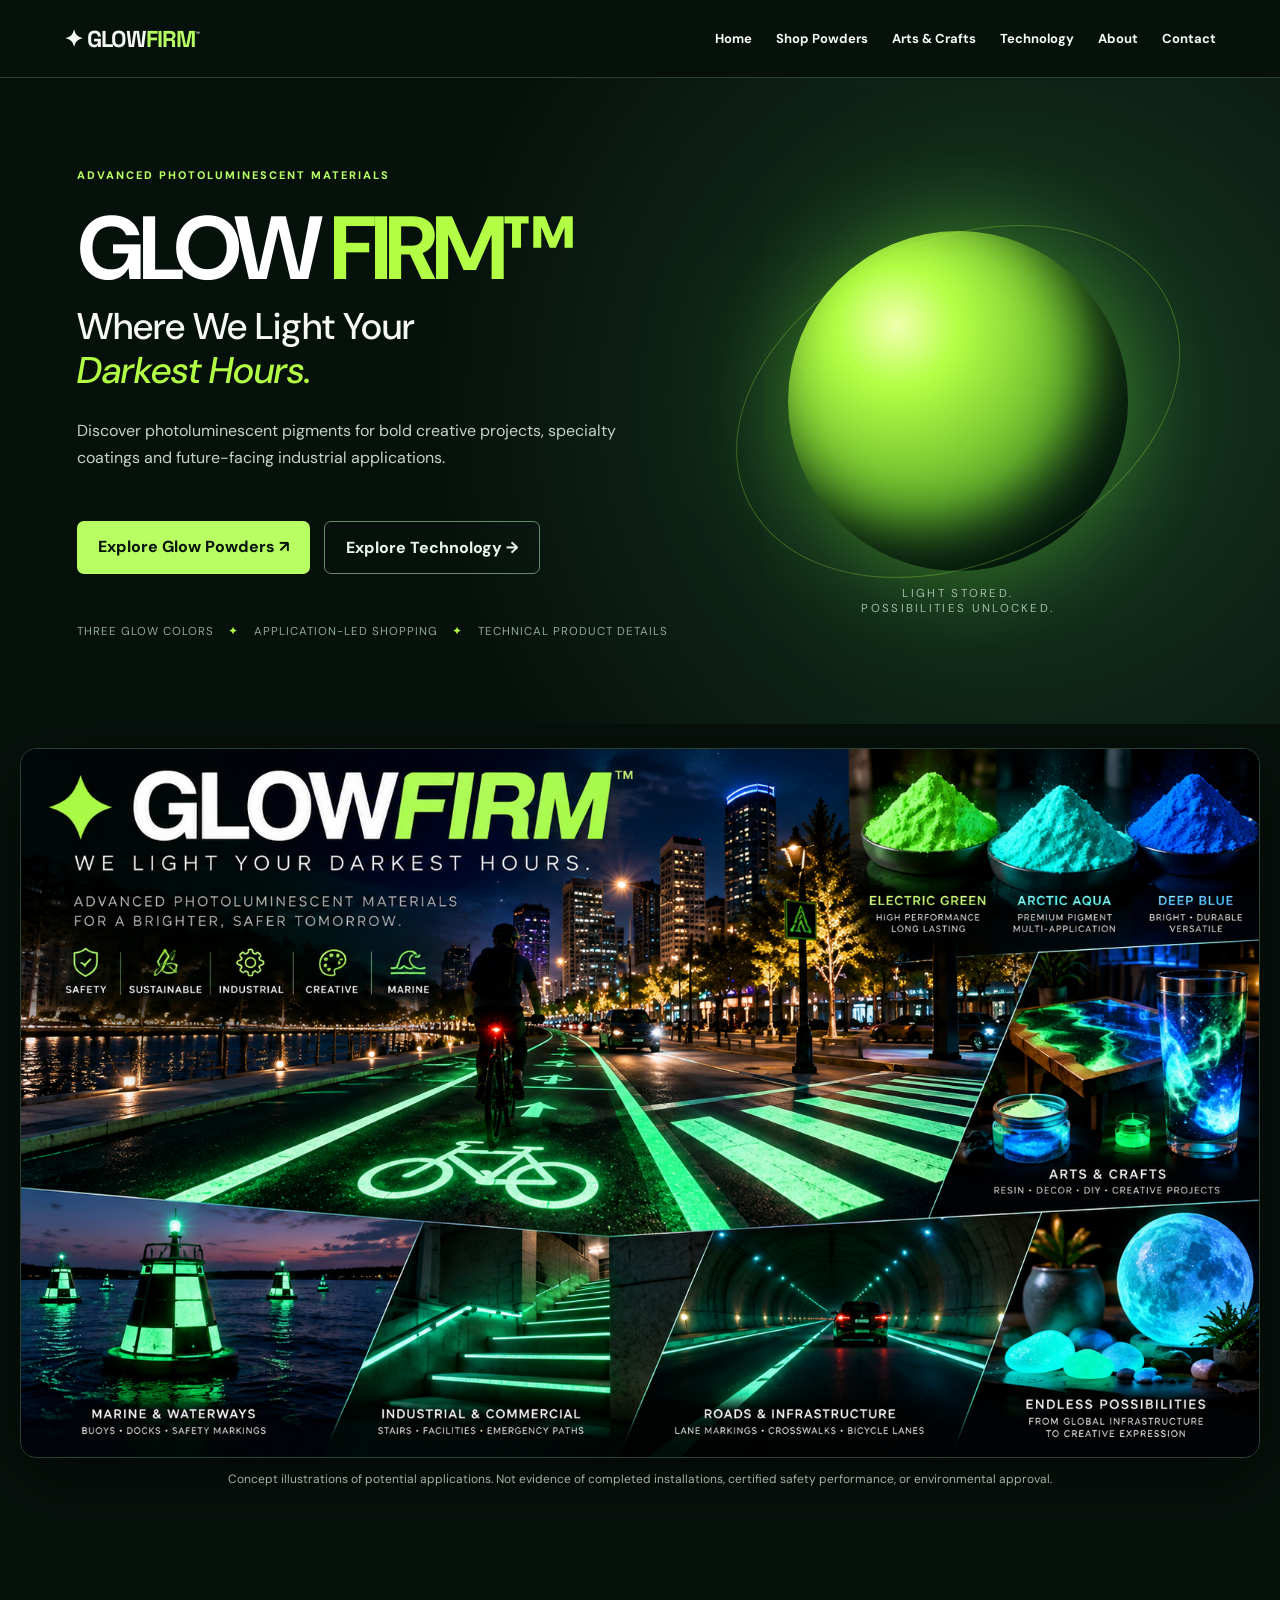
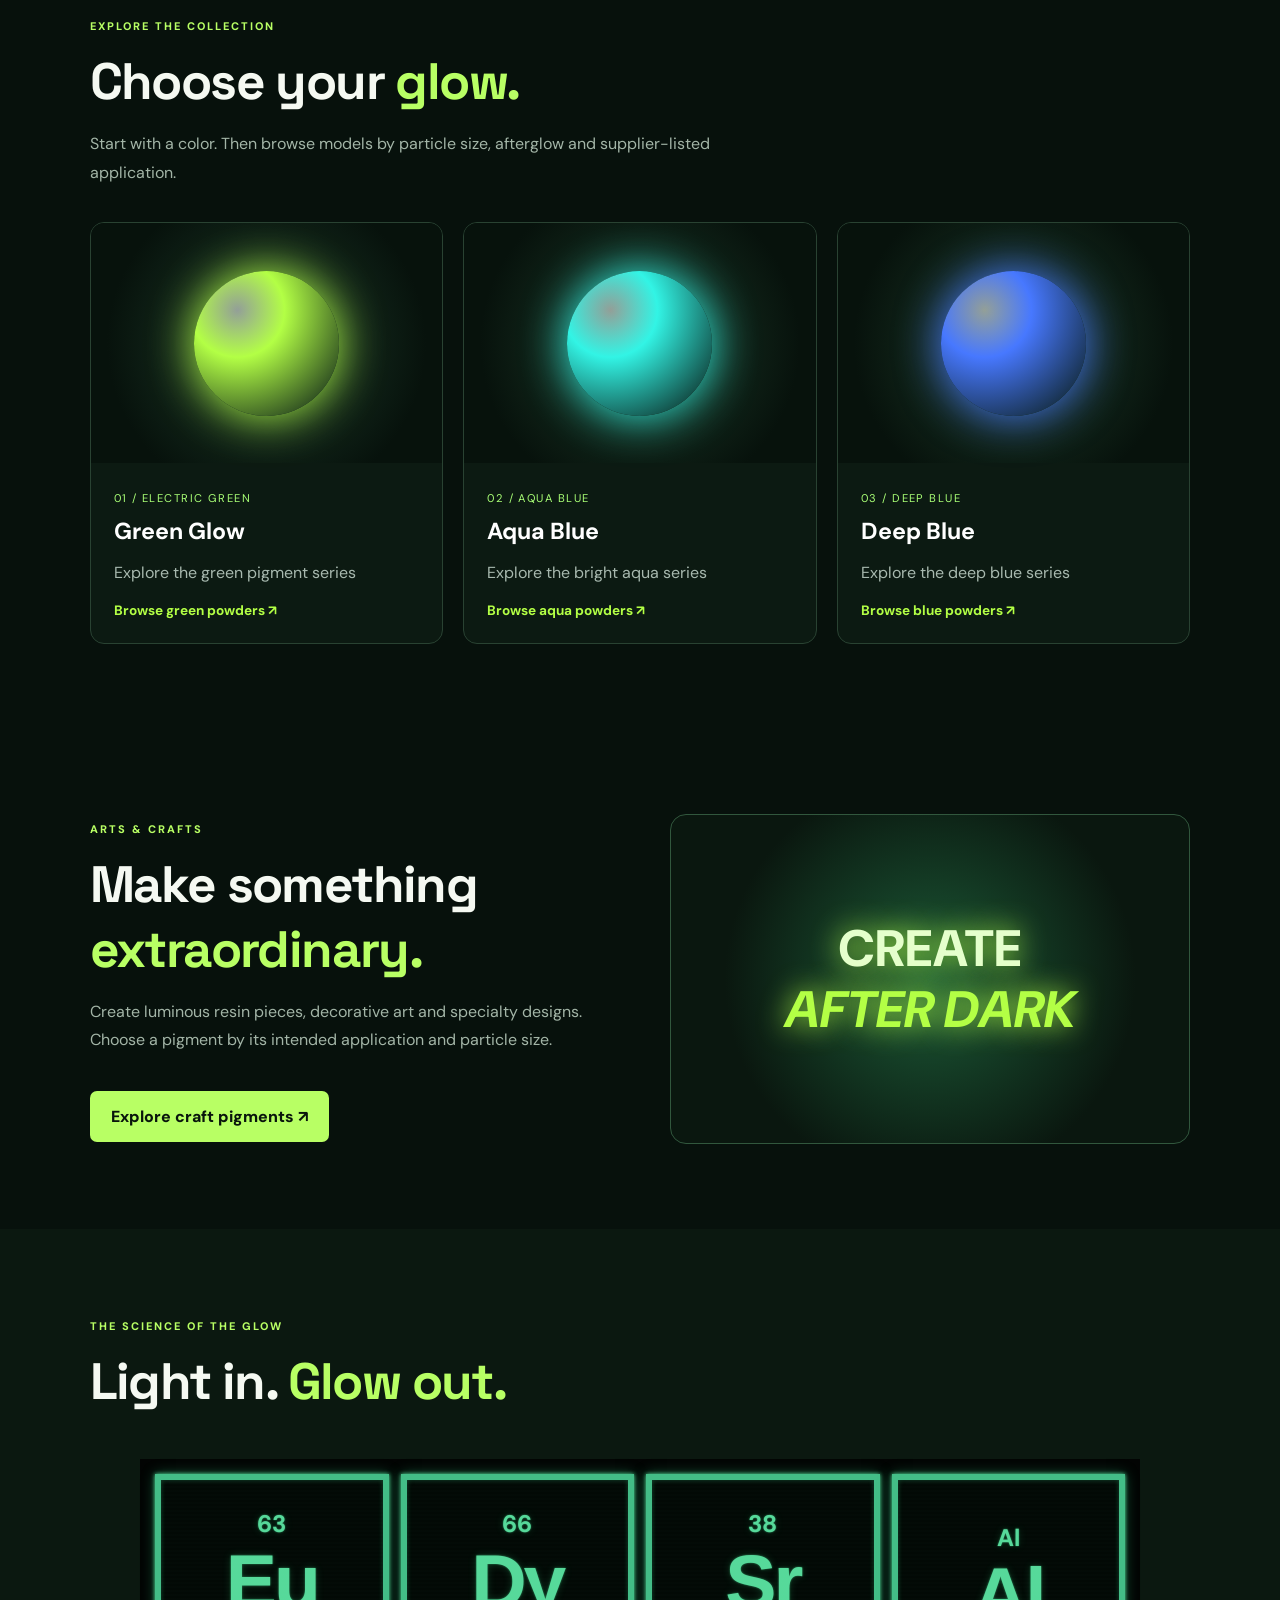
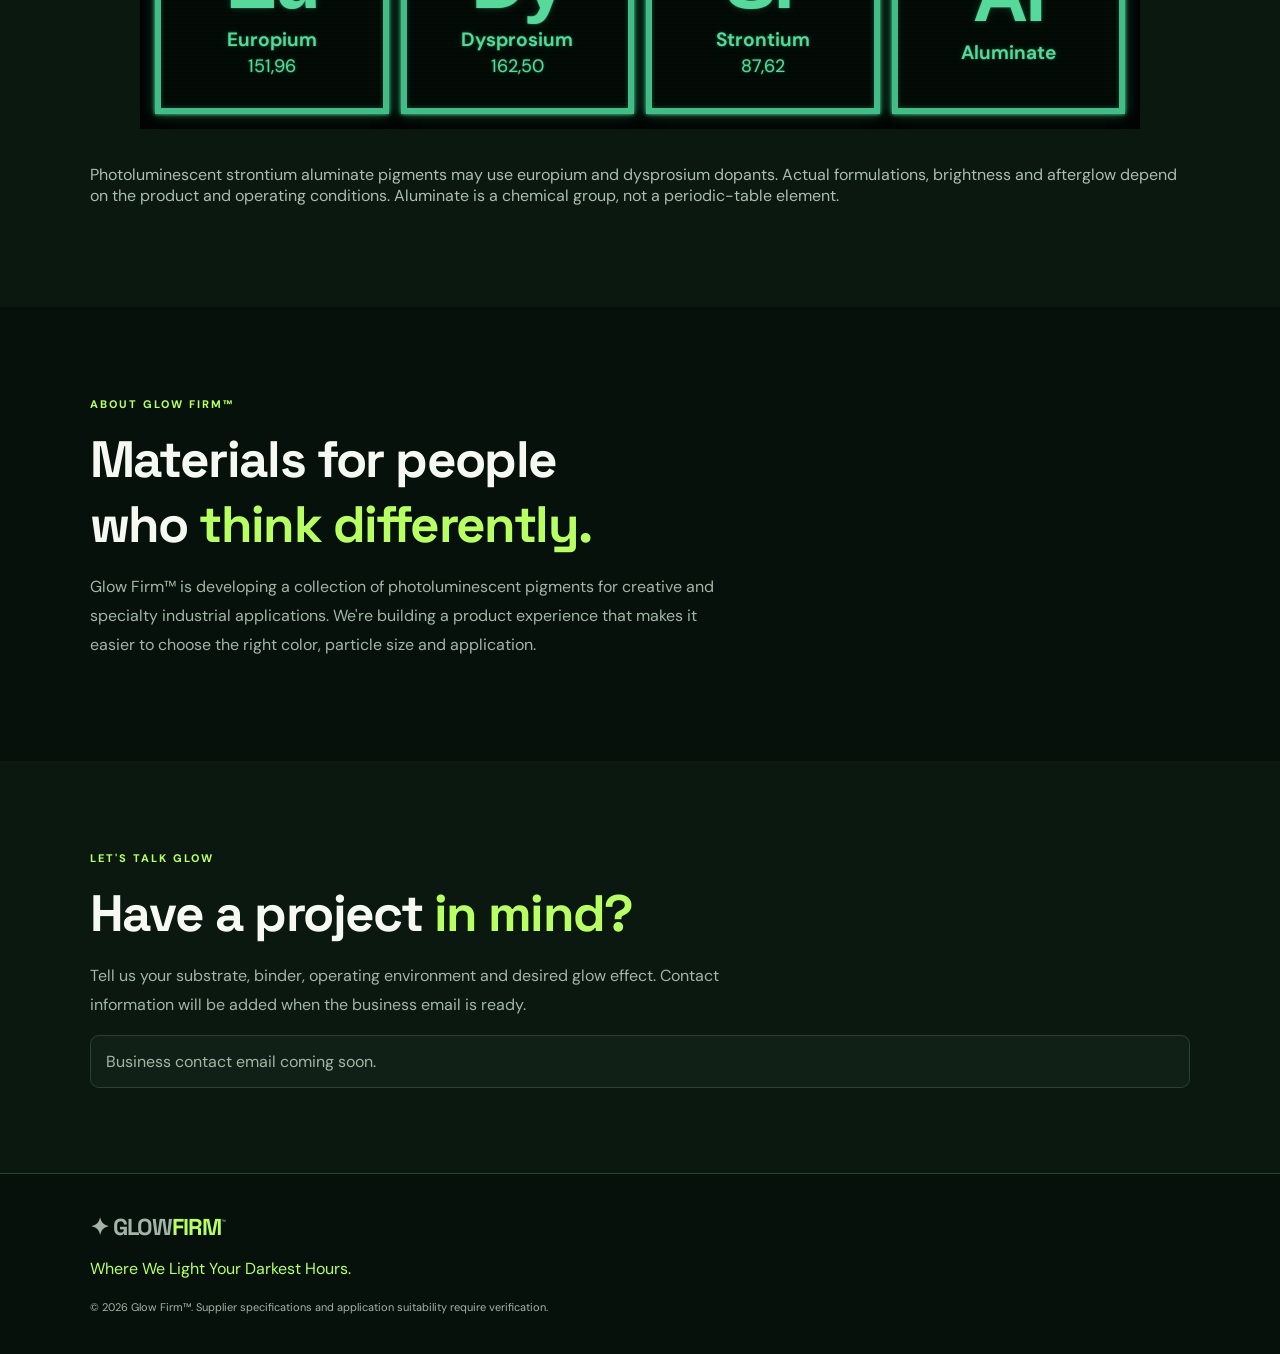
==== index.html @ 13d16a71 "Update index.html" ====
<!DOCTYPE html>
<html lang="en">

<head>
  <meta charset="UTF-8">
  <meta name="viewport" content="width=device-width, initial-scale=1">
  <meta name="theme-color" content="#07110c">
  <meta name="description" content="Glow Firm photoluminescent pigments for creative and specialty applications.">

  <title>Glow Firm™ | Where We Light Your Darkest Hours.</title>

  <link rel="stylesheet" href="styles.css">

  <style>
    /* HOMEPAGE COLLAGE */

    .glow-collage-section {
      width: 100%;
      max-width: 1500px;
      margin: 0 auto;
      padding: 24px 20px 40px;
      box-sizing: border-box;
    }

    .glow-collage-image {
      display: block;
      width: 100%;
      height: auto;
      border-radius: 16px;
    }

    .glow-collage-note {
      margin: 12px auto 0;
      max-width: 1000px;
      color: #a2b3a7;
      font-size: 12px;
      line-height: 1.6;
      text-align: center;
    }

    /* PERIODIC TABLE DESIGN */

    .glow-elements {
      display: grid;
      grid-template-columns: repeat(4, minmax(0, 1fr));
      gap: 12px;
      width: 100%;
      max-width: 1000px;
      margin: 45px auto 35px;
      padding: 15px;
      box-sizing: border-box;
      background: #020403;
    }

    .element-tile {
      position: relative;
      display: flex;
      flex-direction: column;
      align-items: center;
      justify-content: center;
      min-width: 0;
      min-height: 240px;
      padding: 14px 6px;
      box-sizing: border-box;
      border: 6px solid #43bd87;
      border-radius: 0;
      background: #020905;
      color: #56d99a;
      text-align: center;

      box-shadow:
        0 0 4px #53e6a0,
        0 0 13px rgba(55, 220, 140, 0.35),
        inset 0 0 5px rgba(70, 235, 155, 0.3);

      text-shadow:
        0 0 2px rgba(80, 255, 170, 0.5),
        0 0 8px rgba(70, 225, 145, 0.2);
    }

    .element-number {
      display: block;
      font-size: 24px;
      line-height: 1.1;
      font-weight: 700;
    }

    .element-symbol {
      display: block;
      margin-top: 5px;
      font-family: Arial, Helvetica, sans-serif;
      font-size: clamp(50px, 6vw, 90px);
      font-weight: 900;
      line-height: 1;
      letter-spacing: -3px;
    }

    .element-name {
      display: block;
      margin-top: 8px;
      font-size: clamp(12px, 1.5vw, 20px);
      font-weight: 600;
      line-height: 1.2;
    }

    .element-mass {
      display: block;
      margin-top: 5px;
      font-size: clamp(12px, 1.4vw, 19px);
      line-height: 1.2;
    }

    .element-tile::after {
      content: "";
      position: absolute;
      inset: 0;
      pointer-events: none;
      opacity: 0.16;
      background-image: repeating-linear-gradient(
        0deg,
        transparent 0px,
        rgba(130, 255, 190, 0.12) 1px,
        transparent 2px,
        transparent 4px
      );
    }

    @media (max-width: 700px) {
      .glow-elements {
        grid-template-columns: repeat(2, minmax(0, 1fr));
        gap: 9px;
        padding: 8px;
      }

      .element-tile {
        min-height: 180px;
        border-width: 4px;
      }

      .element-symbol {
        font-size: 60px;
      }

      .element-number {
        font-size: 18px;
      }

      .element-name,
      .element-mass {
        font-size: 13px;
      }
    }
  </style>
</head>

<body>

  <!-- HEADER -->

  <header class="header">

    <a class="brand" href="index.html">
      ✦ GLOW<span>FIRM</span><sup>™</sup>
    </a>

    <button
      class="menu"
      id="menuBtn"
      aria-label="Toggle menu"
      aria-expanded="false"
    >
      ☰
    </button>

    <nav id="nav">
      <a href="index.html">Home</a>
      <a href="shop.html">Shop Powders</a>
      <a href="#crafts">Arts &amp; Crafts</a>
      <a href="#technology">Technology</a>
      <a href="#about">About</a>
      <a href="#contact">Contact</a>
    </nav>

  </header>

  <main>

    <!-- HERO -->

    <section class="v4-hero">

      <div class="v4-hero-copy">

        <span class="eyebrow">
          ADVANCED PHOTOLUMINESCENT MATERIALS
        </span>

        <h1>
          GLOW <span>FIRM™</span>
        </h1>

        <h2>
          Where We Light Your<br>
          <em>Darkest Hours.</em>
        </h2>

        <p>
          Discover photoluminescent pigments for bold creative
          projects, specialty coatings and future-facing
          industrial applications.
        </p>

        <div class="v4-actions">

          <a class="btn" href="shop.html">
            Explore Glow Powders ↗
          </a>

          <a class="btn v4-outline" href="#technology">
            Explore Technology →
          </a>

        </div>

        <div class="v4-hero-small">
          THREE GLOW COLORS
          <span>✦</span>
          APPLICATION-LED SHOPPING
          <span>✦</span>
          TECHNICAL PRODUCT DETAILS
        </div>

      </div>

      <div class="v4-hero-art">

        <div class="v4-orb"></div>
        <div class="v4-orbit"></div>

        <span>
          LIGHT STORED.<br>
          POSSIBILITIES UNLOCKED.
        </span>

      </div>

    </section>


    <!-- MAIN MARKETING COLLAGE -->

    <section
      class="glow-collage-section"
      aria-label="Glow Firm applications showcase"
    >

      <img
        class="glow-collage-image"
        src="glow-firm-homepage-collage.png"
        alt="Glow Firm marketing collage featuring glowing roads, pigments, marine concepts, industrial applications and luminous arts and crafts"
        fetchpriority="high"
      >

      <p class="glow-collage-note">
        Concept illustrations of potential applications.
        Not evidence of completed installations, certified
        safety performance, or environmental approval.
      </p>

    </section>


    <!-- SHOP BY COLOR -->

    <section class="section v4-section" id="colors">

      <div class="v4-heading">

        <span class="eyebrow">
          EXPLORE THE COLLECTION
        </span>

        <h2>
          Choose your <em>glow.</em>
        </h2>

        <p class="intro">
          Start with a color. Then browse models by particle
          size, afterglow and supplier-listed application.
        </p>

      </div>

      <div class="v4-color-grid">

        <a
          href="shop.html?color=green"
          class="v4-color-card green"
        >

          <div class="v4-color-art">
            <div class="v4-color-orb"></div>
          </div>

          <div class="v4-color-copy">
            <span>01 / ELECTRIC GREEN</span>
            <h3>Green Glow</h3>
            <p>Explore the green pigment series</p>
            <b>Browse green powders ↗</b>
          </div>

        </a>

        <a
          href="shop.html?color=aqua"
          class="v4-color-card aqua"
        >

          <div class="v4-color-art">
            <div class="v4-color-orb"></div>
          </div>

          <div class="v4-color-copy">
            <span>02 / AQUA BLUE</span>
            <h3>Aqua Blue</h3>
            <p>Explore the bright aqua series</p>
            <b>Browse aqua powders ↗</b>
          </div>

        </a>

        <a
          href="shop.html?color=blue"
          class="v4-color-card blue"
        >

          <div class="v4-color-art">
            <div class="v4-color-orb"></div>
          </div>

          <div class="v4-color-copy">
            <span>03 / DEEP BLUE</span>
            <h3>Deep Blue</h3>
            <p>Explore the deep blue series</p>
            <b>Browse blue powders ↗</b>
          </div>

        </a>

      </div>

    </section>


    <!-- ARTS AND CRAFTS -->

    <section
      class="section v4-section v4-split"
      id="crafts"
    >

      <div>

        <span class="eyebrow">
          ARTS &amp; CRAFTS
        </span>

        <h2>
          Make something<br>
          <em>extraordinary.</em>
        </h2>

        <p class="intro">
          Create luminous resin pieces, decorative art and
          specialty designs. Choose a pigment by its intended
          application and particle size.
        </p>

        <a
          class="btn"
          href="shop.html?application=Arts+%26+Crafts"
        >
          Explore craft pigments ↗
        </a>

      </div>

      <div class="v4-craft-art">
        <span>
          CREATE<br>
          <em>AFTER DARK</em>
        </span>
      </div>

    </section>


    <!-- TECHNOLOGY: PERIODIC TABLE -->

    <section
      class="section section-dark v4-section"
      id="technology"
    >

      <span class="eyebrow">
        THE SCIENCE OF THE GLOW
      </span>

      <h2>
        Light in. <em>Glow out.</em>
      </h2>

      <div class="glow-elements">

        <!-- EUROPIUM -->

        <div class="element-tile">
          <span class="element-number">63</span>
          <strong class="element-symbol">Eu</strong>
          <span class="element-name">Europium</span>
          <span class="element-mass">151,96</span>
        </div>

        <!-- DYSPROSIUM -->

        <div class="element-tile">
          <span class="element-number">66</span>
          <strong class="element-symbol">Dy</strong>
          <span class="element-name">Dysprosium</span>
          <span class="element-mass">162,50</span>
        </div>

        <!-- STRONTIUM -->

        <div class="element-tile">
          <span class="element-number">38</span>
          <strong class="element-symbol">Sr</strong>
          <span class="element-name">Strontium</span>
          <span class="element-mass">87,62</span>
        </div>

        <!-- ALUMINATE -->

        <div class="element-tile">
          <span class="element-number">Al</span>
          <strong class="element-symbol">Al</strong>
          <span class="element-name">Aluminate</span>
        </div>

      </div>

      <p class="v4-fine">
        Photoluminescent strontium aluminate pigments may use
        europium and dysprosium dopants. Actual formulations,
        brightness and afterglow depend on the product and
        operating conditions. Aluminate is a chemical group,
        not a periodic-table element.
      </p>

    </section>


    <!-- ABOUT -->

    <section
      class="section v4-section"
      id="about"
    >

      <span class="eyebrow">
        ABOUT GLOW FIRM™
      </span>

      <h2>
        Materials for people<br>
        who <em>think differently.</em>
      </h2>

      <p class="intro">
        Glow Firm™ is developing a collection of photoluminescent
        pigments for creative and specialty industrial applications.
        We're building a product experience that makes it easier
        to choose the right color, particle size and application.
      </p>

    </section>


    <!-- CONTACT -->

    <section
      class="section section-dark v4-section"
      id="contact"
    >

      <span class="eyebrow">
        LET'S TALK GLOW
      </span>

      <h2>
        Have a project <em>in mind?</em>
      </h2>

      <p class="intro">
        Tell us your substrate, binder, operating environment
        and desired glow effect. Contact information will be
        added when the business email is ready.
      </p>

      <div class="notice" id="contactStatus">
        Business contact email coming soon.
      </div>

    </section>

  </main>


  <!-- FOOTER -->

  <footer>

    <a class="brand" href="index.html">
      ✦ GLOW<span>FIRM</span><sup>™</sup>
    </a>

    <p>
      Where We Light Your Darkest Hours.
    </p>

    <small>
      © <span id="year"></span> Glow Firm™.
      Supplier specifications and application suitability
      require verification.
    </small>

  </footer>


  <!-- EXISTING WEBSITE SCRIPTS -->

  <script src="config.js"></script>
  <script src="products.js"></script>
  <script src="script.js"></script>

</body>
</html>
---- styles.css ----
@import url('https://fonts.googleapis.com/css2?family=DM+Sans:wght@400;500;600;700;800&family=Space+Grotesk:wght@400;500;600;700&display=swap');:root{--bg:#07110c;--panel:#102016;--muted:#a3b5a7;--line:#294232;--green:#b8ff64;--white:#f5f9f2}*{box-sizing:border-box}html{scroll-behavior:smooth}body{margin:0;background:var(--bg);color:var(--white);font-family:'DM Sans',Arial,sans-serif}a{color:inherit;text-decoration:none}button,input,select{font:inherit}button{cursor:pointer}.header{height:78px;position:sticky;top:0;z-index:30;background:#07110cf0;backdrop-filter:blur(16px);border-bottom:1px solid var(--line);display:flex;justify-content:space-between;align-items:center;padding:0 5%}.brand{font-family:'Space Grotesk',sans-serif;font-size:23px;font-weight:700;letter-spacing:-1px}.brand span{color:var(--green)}.brand sup{font-size:9px}.header nav{display:flex;gap:24px;font-size:13px;font-weight:700}.header nav a:hover{color:var(--green)}.menu{display:none}.hero{min-height:570px;display:grid;grid-template-columns:1.2fr .8fr;align-items:center;gap:3rem;padding:70px 7%;overflow:hidden;background:radial-gradient(ellipse at 80% 40%,#1c4228 0%,transparent 55%)}.eyebrow{font-size:11px;letter-spacing:2px;color:var(--green);font-weight:800}.hero h1{font-family:'Space Grotesk',sans-serif;font-size:clamp(38px,5vw,76px);line-height:1.06;letter-spacing:-2.5px;margin:24px 0}.hero h1 em{display:block;color:var(--green);font-style:normal;font-size:.56em;letter-spacing:-1px;margin-top:12px}.hero p,.intro{max-width:650px;line-height:1.8;color:var(--muted)}.btn{display:inline-flex;margin-top:20px;background:var(--green);color:#09150c;border-radius:7px;padding:15px 21px;font-weight:800}.btn:hover{filter:brightness(1.1)}.hero-metrics{display:flex;gap:25px;margin-top:45px;flex-wrap:wrap;color:var(--muted);font-size:12px}.hero-metrics b{display:block;color:white;font-size:25px}.hero-visual{text-align:center}.orb{height:min(31vw,340px);width:min(31vw,340px);margin:auto;border-radius:50%;background:radial-gradient(circle at 30% 26%,#f0ffb7 0%,#b2ff52 13%,#40a74e 35%,#164629 55%,#07140b 74%);box-shadow:0 0 90px #86ff4e55,inset -28px -34px 60px #06160d}.hero-visual span{display:block;margin-top:35px;color:var(--muted);font-size:10px;letter-spacing:2px}.section{padding:85px 7%}.section-dark{background:#0b1810}.section h2{font-family:'Space Grotesk',sans-serif;font-size:clamp(32px,4vw,54px);letter-spacing:-1.6px;margin:14px 0}.section h2 em{color:var(--green);font-style:normal}.application-tiles{display:grid;grid-template-columns:repeat(3,1fr);gap:14px;margin-top:30px}.application-tile{border:1px solid var(--line);background:var(--panel);border-radius:12px;text-align:left;color:var(--white);padding:25px;font-weight:700;min-height:112px}.application-tile:hover,.application-tile:focus{border-color:var(--green);background:#183722}.application-tile span{display:block;color:var(--green);font-size:24px;margin-bottom:12px}.filters{display:flex;align-items:end;gap:14px;flex-wrap:wrap;margin:30px 0}.filters label{font-size:12px;color:var(--muted);font-weight:700;display:grid;gap:8px}.filters select,.filters input{background:#15251a;color:white;border:1px solid #38533d;border-radius:7px;padding:12px;min-width:185px}.reset{background:transparent;border:1px solid var(--line);color:white;padding:12px;border-radius:7px}.result-count{color:var(--muted);font-size:13px;margin:10px 0 20px}.products{display:grid;grid-template-columns:repeat(4,minmax(0,1fr));gap:18px}.product{border:1px solid var(--line);background:#101d15;border-radius:13px;overflow:hidden;transition:transform .2s,border-color .2s}.product:hover{transform:translateY(-4px);border-color:#81cf69}.product-art{height:210px;display:grid;place-items:center;position:relative;background:radial-gradient(circle at 50% 42%,color-mix(in srgb,var(--pigment),transparent 75%),transparent 64%),#07120c;overflow:hidden}.product-art img{width:100%;height:100%;object-fit:cover}.pigment{width:110px;height:110px;border-radius:50%;background:radial-gradient(circle at 38% 31%,white 0%,var(--pigment) 20%,color-mix(in srgb,var(--pigment),black 35%) 55%,#07120c 84%);box-shadow:0 0 50px color-mix(in srgb,var(--pigment),transparent 35%)}.photo-note{position:absolute;bottom:8px;right:9px;color:#c5d0c8;font-size:9px;background:#09150bb8;padding:4px 6px;border-radius:4px}.product-info{padding:18px}.product-info small,.kicker{color:var(--green);font-size:11px;letter-spacing:1px;font-weight:700}.product-info h3{margin:10px 0;font-size:19px}.product-info p{color:var(--muted);font-size:12px;line-height:1.65}.tag{display:inline-block;border:1px solid #35583e;padding:5px 8px;border-radius:20px;font-size:11px;color:#d6ead9;margin:4px 4px 0 0}.view{display:block;color:var(--green);font-weight:800;margin-top:16px;font-size:13px}.notice{border:1px solid var(--line);background:var(--panel);padding:15px;border-radius:9px;color:var(--muted)}.detail-main{min-height:65vh}.back{display:inline-block;color:var(--green);font-weight:700;margin-bottom:35px}.detail-grid{display:grid;grid-template-columns:1fr 1fr;gap:55px}.detail-art{height:440px;border-radius:18px}.detail-art .pigment{width:220px;height:220px}.detail-info h1{font-size:clamp(30px,4vw,52px);line-height:1.1;margin:14px 0}.detail-info p{color:var(--muted);line-height:1.7}.sizes{display:flex;gap:8px;flex-wrap:wrap;margin:12px 0 20px}.size-btn{background:#15291b;border:1px solid #36523b;color:white;border-radius:7px;padding:12px 16px}.size-btn.selected{background:var(--green);color:#09140a;border-color:var(--green);font-weight:800}.detail-specs{margin-top:35px;border-top:1px solid var(--line);padding-top:24px}.spec-row{display:flex;gap:20px;justify-content:space-between;padding:13px 0;border-bottom:1px solid var(--line);font-size:14px}.spec-row span:first-child{color:var(--muted)}.spec-row span:last-child{text-align:right}.subhead{font-size:18px;margin-top:28px}footer{padding:38px 7%;border-top:1px solid var(--line);color:var(--muted)}footer p{color:var(--green)}footer small{font-size:11px}@media(max-width:980px){.products{grid-template-columns:repeat(3,minmax(0,1fr))}.hero{grid-template-columns:1fr}.hero-visual{display:none}.detail-grid{gap:28px}}@media(max-width:680px){.header{padding:0 5%;height:68px}.header nav{display:none;position:absolute;top:68px;left:0;right:0;background:#0c1c11;flex-direction:column;padding:25px}.header nav.open{display:flex}.menu{display:block;background:transparent;border:0;color:white;font-size:24px}.hero{padding:60px 6%;min-height:480px}.section{padding:60px 6%}.application-tiles{grid-template-columns:repeat(2,1fr)}.products{grid-template-columns:repeat(2,minmax(0,1fr));gap:10px}.product-art{height:150px}.pigment{width:75px;height:75px}.product-info{padding:12px}.product-info h3{font-size:15px}.detail-grid{grid-template-columns:1fr}.detail-art{height:320px}.detail-art .pigment{width:155px;height:155px}.filters label{width:100%}.filters select,.filters input{width:100%}}
/* Version 4 homepage */
.v4-hero{min-height:630px;display:grid;grid-template-columns:1.1fr .9fr;align-items:center;gap:36px;padding:85px max(6vw,24px);overflow:hidden;background:radial-gradient(circle at 80% 50%,#173924 0%,#07110c 55%);position:relative}.v4-hero-copy{z-index:1;max-width:720px}.v4-hero h1{font-size:clamp(3.5rem,7vw,7rem);line-height:1.04;letter-spacing:-.06em;margin:18px 0 10px;color:#fff}.v4-hero h1 span{color:#b3ff45}.v4-hero h2{font-size:clamp(1.5rem,2.9vw,3rem);line-height:1.18;font-weight:500;margin:0 0 24px}.v4-hero h2 em{color:#b3ff45}.v4-hero-copy>p{max-width:590px;color:#c4d4ca;line-height:1.7}.v4-actions{display:flex;gap:14px;flex-wrap:wrap;margin-top:30px}.v4-outline{background:transparent!important;border:1px solid #678a68!important;color:#e7f3e8!important}.v4-hero-small{margin-top:50px;color:#8da999;font-size:.72rem;letter-spacing:.09em}.v4-hero-small span{color:#b3ff45;padding:0 10px}.v4-hero-art{height:430px;position:relative;display:grid;place-items:center}.v4-orb{width:min(32vw,340px);height:min(32vw,340px);border-radius:50%;background:radial-gradient(circle at 32% 28%,#f1ffad 0%,#b3ff45 18%,#64b22c 54%,#143a1c 84%);box-shadow:0 0 90px #86ff4955,0 0 190px #60ff2922,inset -30px -35px 60px #03160c}.v4-orbit{position:absolute;width:95%;height:75%;border:1px solid #b3ff4544;border-radius:50%;transform:rotate(-25deg)}.v4-hero-art>span{position:absolute;bottom:0;font-size:.72rem;letter-spacing:.2em;color:#a1bda8;text-align:center}.v4-section{padding-top:85px;padding-bottom:85px}.v4-heading{max-width:740px;margin-bottom:35px}.v4-color-grid{display:grid;grid-template-columns:repeat(3,minmax(0,1fr));gap:20px}.v4-color-card{border:1px solid #294232;border-radius:14px;overflow:hidden;text-decoration:none;background:#0c1a12;transition:transform .2s,border-color .2s}.v4-color-card:hover{transform:translateY(-5px);border-color:#b3ff45}.v4-color-art{height:240px;display:grid;place-items:center;background:radial-gradient(circle at center,#1e3e2b 0%,#07120c 75%)}.v4-color-card{--powder:#b3ff45}.v4-color-card.aqua{--powder:#32f4e5}.v4-color-card.blue{--powder:#4778ff}.v4-color-orb{width:145px;height:145px;border-radius:50%;background:radial-gradient(circle at 30% 27%,#ffffff88,var(--powder) 32%,#0a1d18 95%);box-shadow:0 0 45px var(--powder),0 0 100px #ffffff08}.v4-color-copy{padding:23px}.v4-color-copy>span{font-size:.7rem;color:#a9ff76;letter-spacing:.13em}.v4-color-copy h3{font-size:1.45rem;margin:9px 0;color:white}.v4-color-copy p{color:#a8b9af}.v4-color-copy b{color:#b3ff45;font-size:.85rem}.v4-feature{display:grid;grid-template-columns:1.2fr .8fr;gap:30px;align-items:center;background:#0b1a11;border:1px solid #25412e;border-radius:16px;overflow:hidden;margin:35px 0}.v4-feature img{width:100%;height:100%;min-height:320px;object-fit:cover}.v4-feature-text{padding:30px}.v4-feature-text h3{font-size:clamp(1.4rem,2.2vw,2.2rem);line-height:1.2}.v4-feature-text p{line-height:1.65;color:#b9cbbf}.v4-app-grid{display:grid;grid-template-columns:repeat(4,1fr);gap:14px}.v4-app-grid a{display:flex;flex-direction:column;gap:12px;padding:25px;border:1px solid #2d4633;border-radius:12px;color:#b3ff45;text-decoration:none;font-size:1.7rem}.v4-app-grid strong{color:#fff;font-size:1rem}.v4-app-grid span{color:#adc3b2;font-size:.8rem}.v4-split{display:grid;grid-template-columns:1fr 1fr;gap:60px;align-items:center}.v4-craft-art{min-height:330px;display:grid;place-items:center;border:1px solid #31573d;border-radius:16px;background:radial-gradient(circle,#1c5a37,#0a170f 67%)}.v4-craft-art span{font-size:clamp(2rem,4vw,4rem);font-weight:800;text-align:center;line-height:1.2;color:#e5ffcc;text-shadow:0 0 28px #b3ff45}.v4-craft-art em{color:#b3ff45}.v4-steps{display:grid;grid-template-columns:repeat(3,1fr);gap:20px;margin:35px 0}.v4-steps>div{border:1px solid #294832;border-radius:12px;padding:26px}.v4-steps b{color:#b3ff45}.v4-steps p,.v4-fine{color:#aabdaf}.shop-intro{padding-bottom:30px}.v4-hero a:focus-visible,.v4-color-card:focus-visible,.v4-app-grid a:focus-visible{outline:3px solid #b3ff45;outline-offset:3px}
@media(max-width:850px){.v4-hero,.v4-feature,.v4-split{grid-template-columns:1fr}.v4-hero{padding-top:60px}.v4-hero-art{height:270px}.v4-orb{width:210px;height:210px}.v4-color-grid{grid-template-columns:1fr 1fr}.v4-app-grid{grid-template-columns:1fr 1fr}.v4-feature img{min-height:200px}.v4-hero-small{line-height:2}}@media(max-width:550px){.v4-color-grid,.v4-app-grid,.v4-steps{grid-template-columns:1fr}.v4-hero{padding:60px 22px}.v4-color-art{height:200px}.v4-section{padding-top:55px;padding-bottom:55px}}

/* Glow Firm homepage showcase image */
.glow-collage-section{padding:0 max(6vw,24px) 38px;background:#07110c}
.glow-collage-image{display:block;width:100%;height:auto;border-radius:16px;border:1px solid #294232;box-shadow:0 20px 70px #0008}
.glow-collage-note{color:#9eb4a4;font-size:12px;line-height:1.6;margin:12px 4px 0}
@media(max-width:650px){.glow-collage-section{padding:0 16px 28px}.glow-collage-image{border-radius:10px}.glow-collage-note{font-size:11px}}
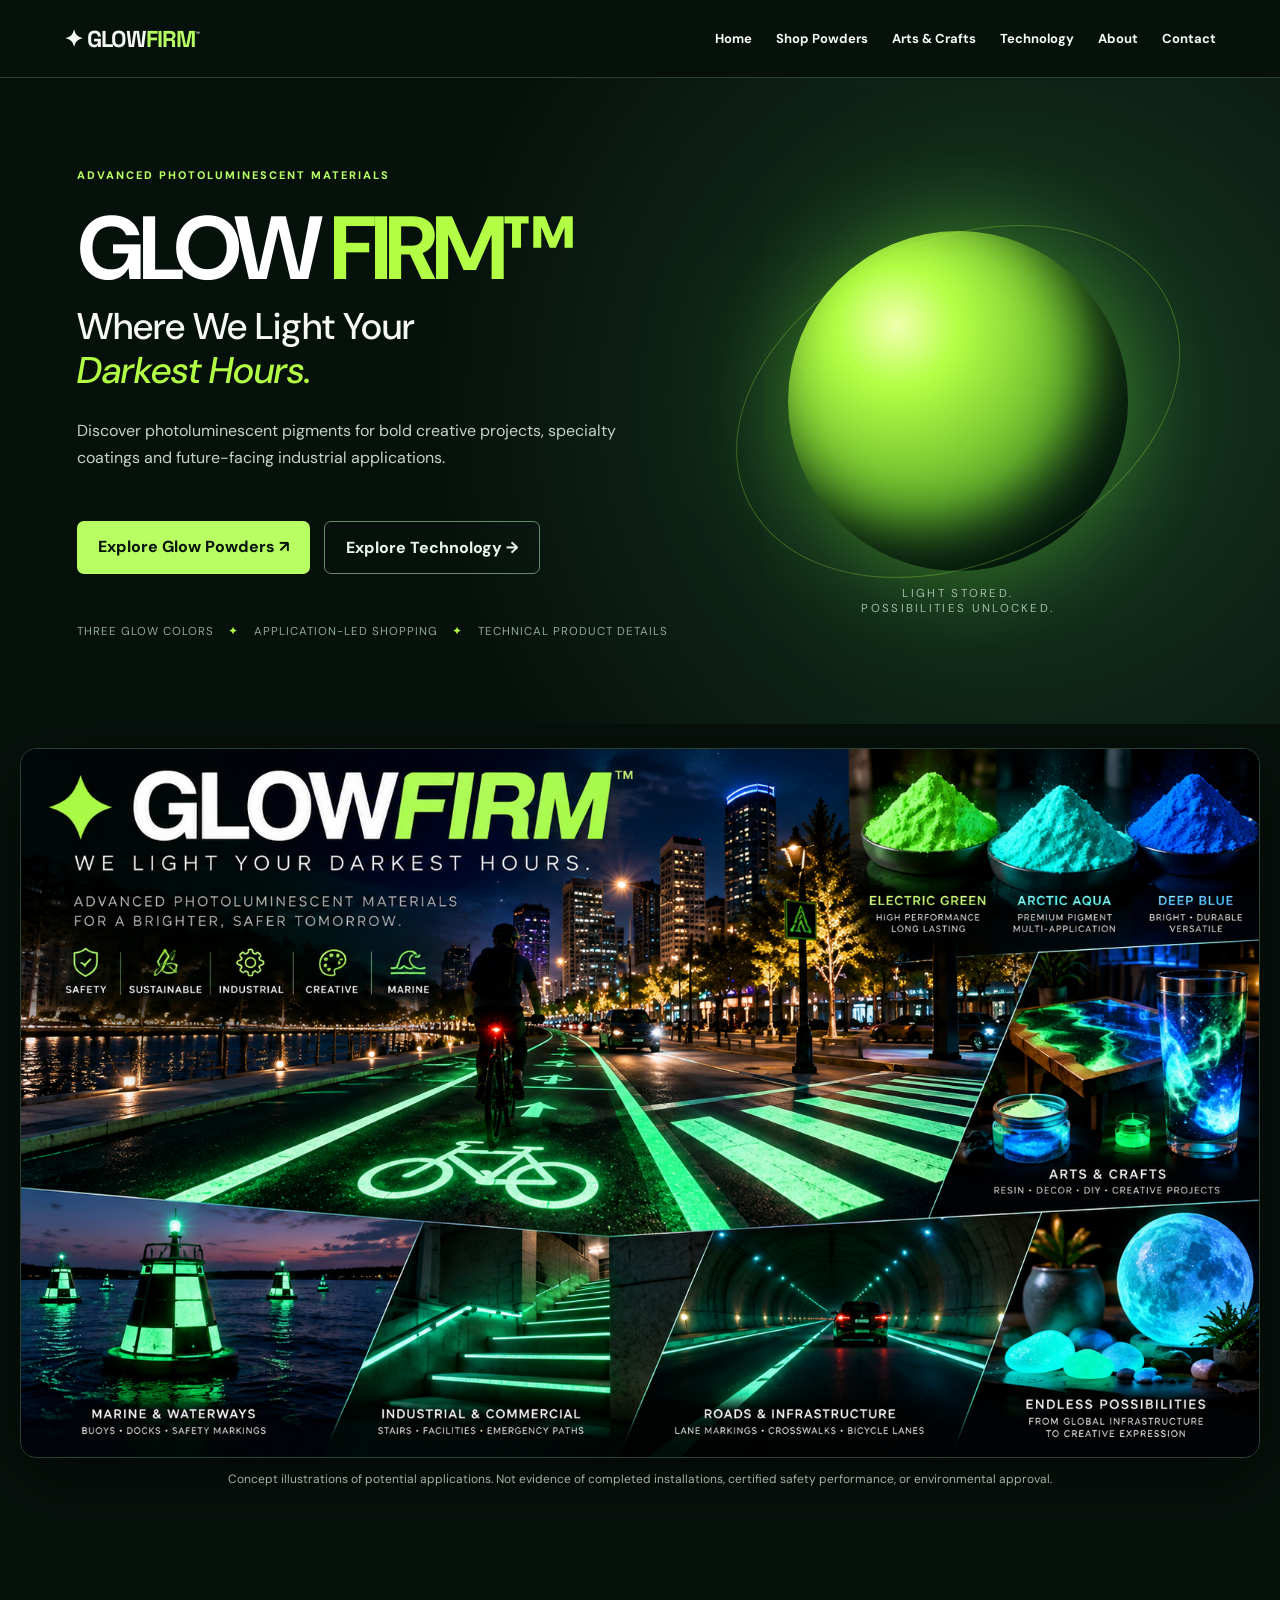
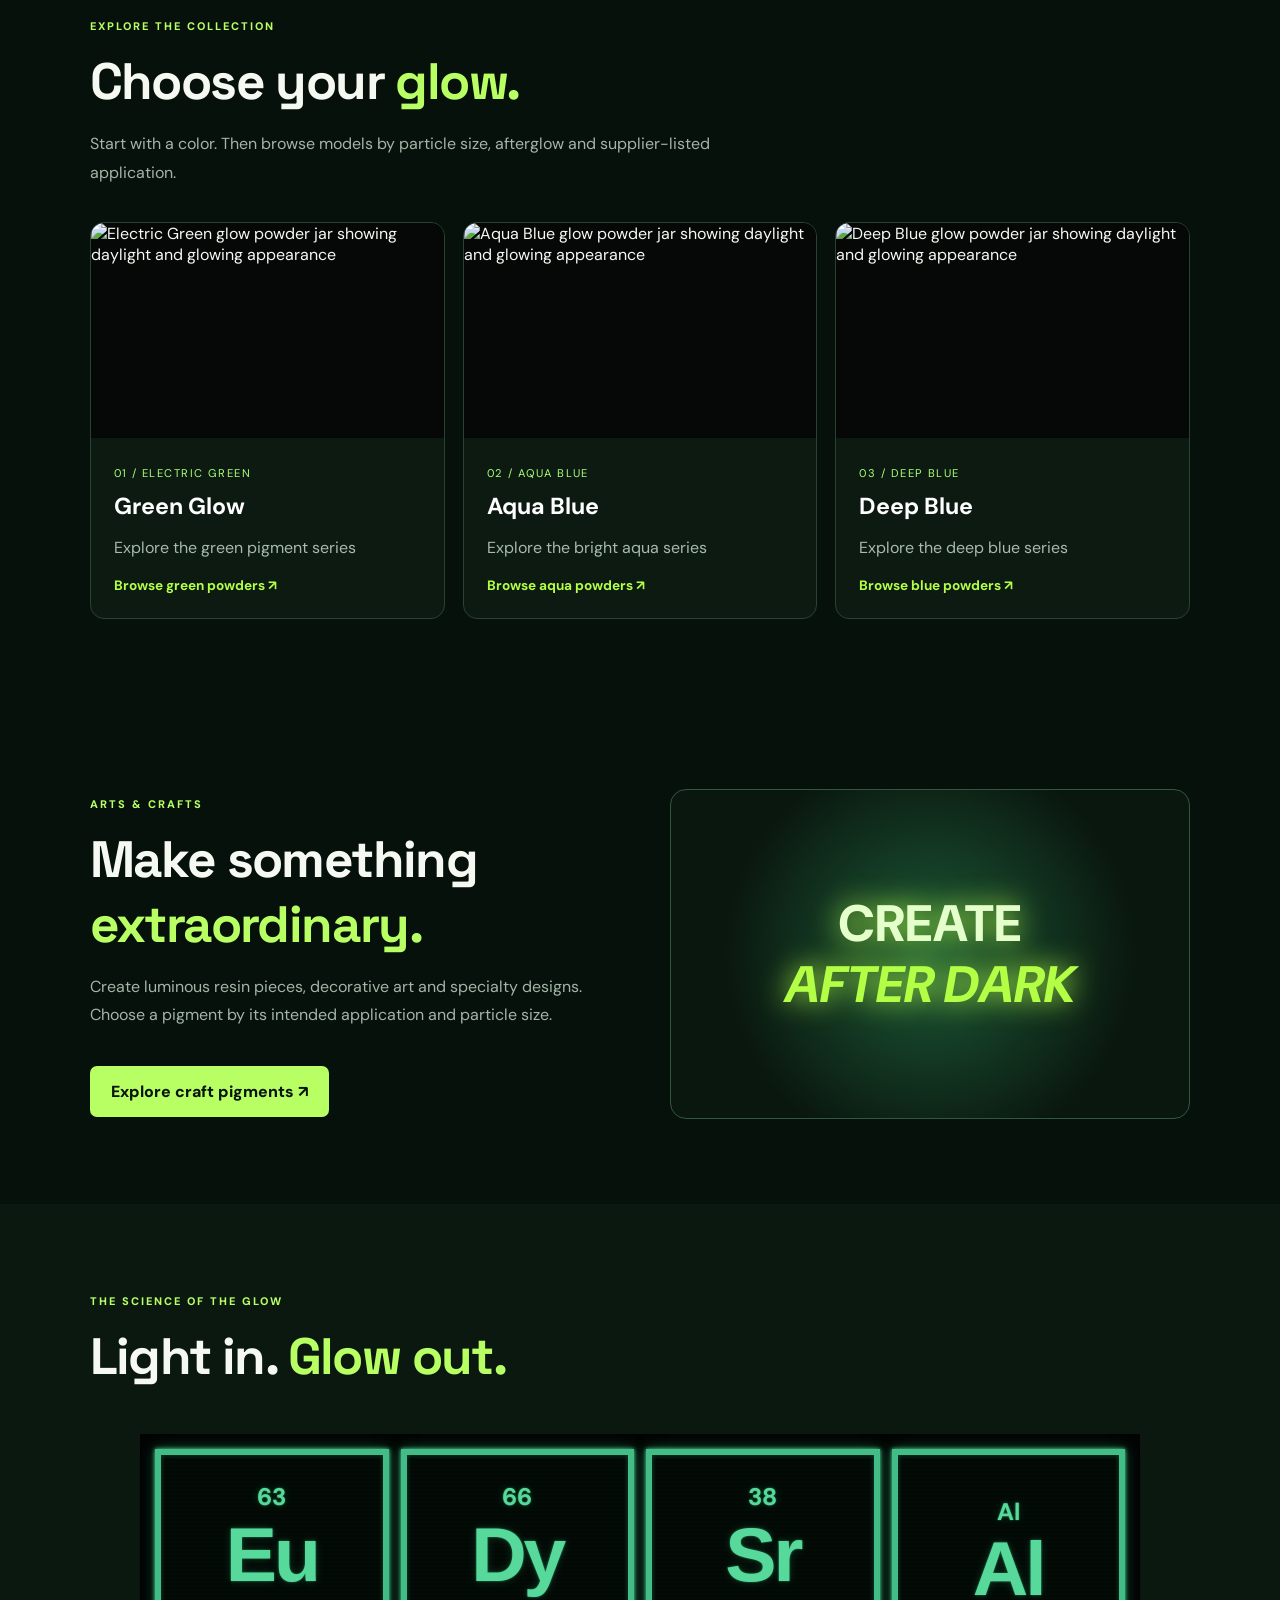
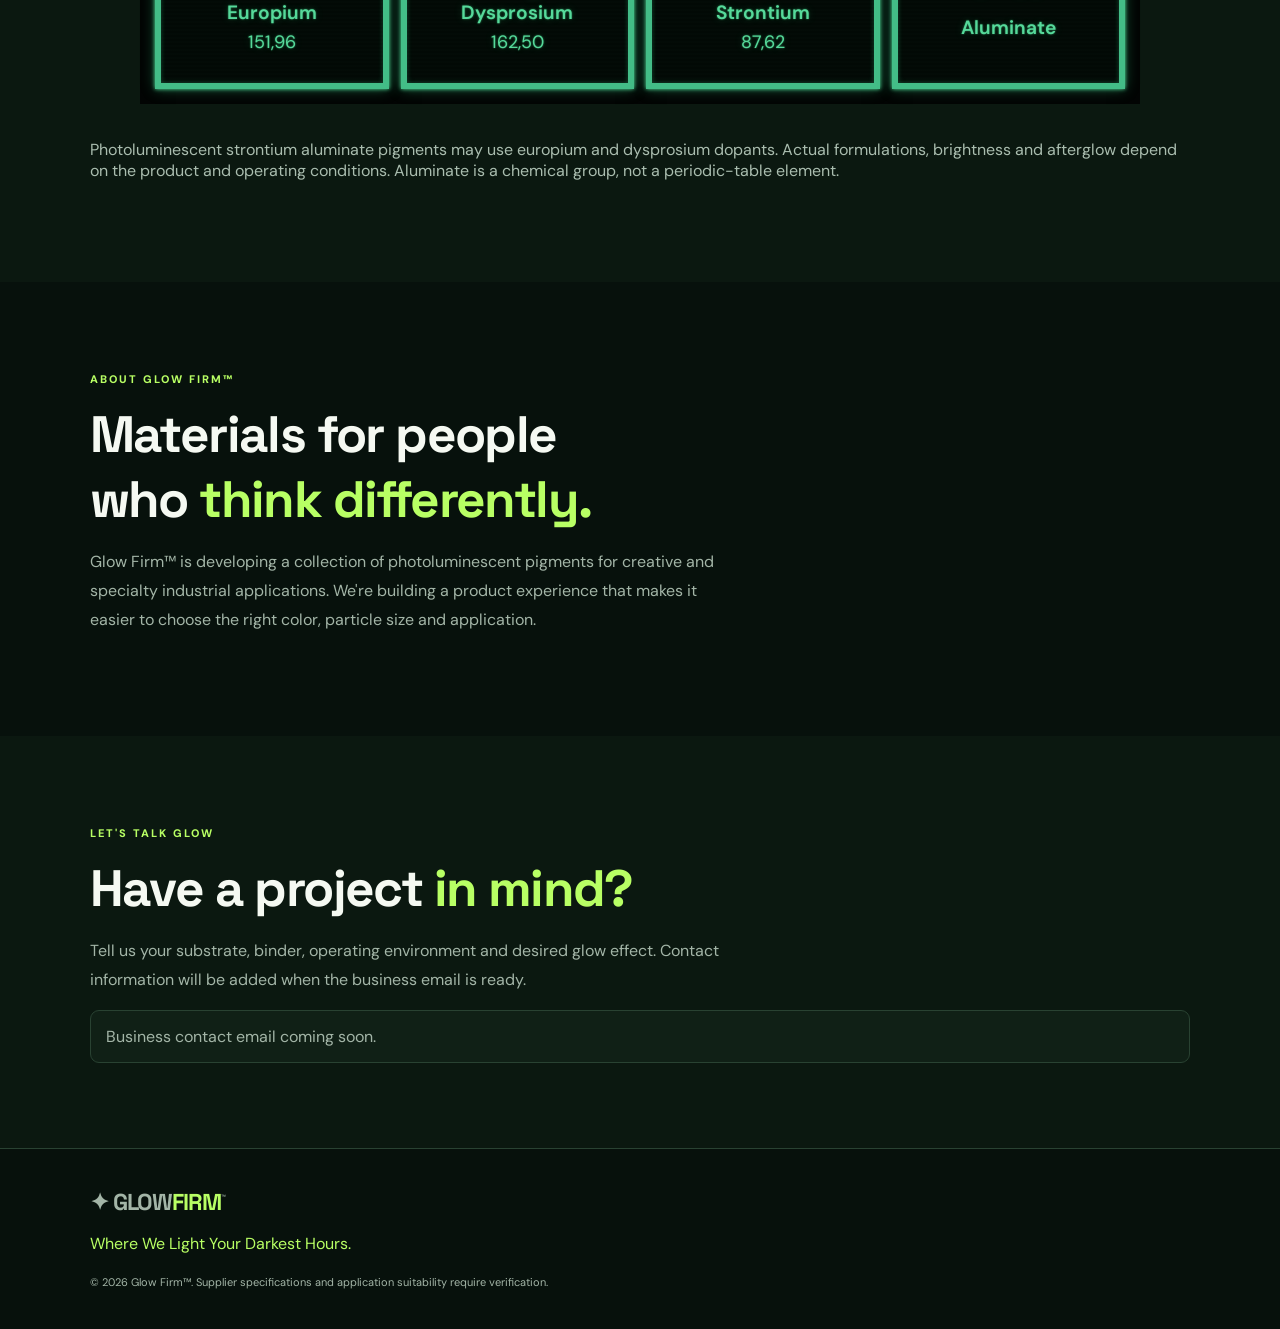
==== commit 3ed1fcd5: "Update index.html" ====
--- a/index.html
+++ b/index.html
@@ -1,7 +1,6 @@
 
 <!DOCTYPE html>
 <html lang="en">
-
 <head>
   <meta charset="UTF-8">
   <meta name="viewport" content="width=device-width, initial-scale=1">
@@ -39,7 +38,53 @@
       text-align: center;
     }
 
-    /* PERIODIC TABLE DESIGN */
+    /* PRODUCT JARS — REPLACE THE CIRCLES */
+
+    .v4-color-card .v4-color-art {
+      position: relative;
+      display: flex;
+      align-items: center;
+      justify-content: center;
+      height: 215px;
+      min-height: 215px;
+      padding: 0;
+      overflow: hidden;
+      background: #050807;
+    }
+
+    .v4-color-card .v4-color-orb {
+      display: none !important;
+    }
+
+    .glow-product-jar {
+      display: block;
+      width: 100%;
+      height: 100%;
+      object-fit: cover;
+      object-position: center;
+      border: 0;
+      border-radius: 0;
+      transition: transform 0.3s ease;
+    }
+
+    .v4-color-card:hover .glow-product-jar {
+      transform: scale(1.035);
+    }
+
+    /* KEEP EXISTING PRODUCT CARD LAYOUT */
+
+    .v4-color-grid {
+      display: grid;
+      grid-template-columns: repeat(3, minmax(0, 1fr));
+      gap: 18px;
+    }
+
+    .v4-color-card {
+      min-width: 0;
+      overflow: hidden;
+    }
+
+    /* PERIODIC TABLE */
 
     .glow-elements {
       display: grid;
@@ -71,23 +116,21 @@
 
       box-shadow:
         0 0 4px #53e6a0,
-        0 0 13px rgba(55, 220, 140, 0.35),
-        inset 0 0 5px rgba(70, 235, 155, 0.3);
+        0 0 13px rgba(55,220,140,0.35),
+        inset 0 0 5px rgba(70,235,155,0.3);
 
       text-shadow:
-        0 0 2px rgba(80, 255, 170, 0.5),
-        0 0 8px rgba(70, 225, 145, 0.2);
+        0 0 2px rgba(80,255,170,0.5),
+        0 0 8px rgba(70,225,145,0.2);
     }
 
     .element-number {
-      display: block;
       font-size: 24px;
       line-height: 1.1;
       font-weight: 700;
     }
 
     .element-symbol {
-      display: block;
       margin-top: 5px;
       font-family: Arial, Helvetica, sans-serif;
       font-size: clamp(50px, 6vw, 90px);
@@ -97,18 +140,14 @@
     }
 
     .element-name {
-      display: block;
       margin-top: 8px;
       font-size: clamp(12px, 1.5vw, 20px);
       font-weight: 600;
-      line-height: 1.2;
     }
 
     .element-mass {
-      display: block;
       margin-top: 5px;
       font-size: clamp(12px, 1.4vw, 19px);
-      line-height: 1.2;
     }
 
     .element-tile::after {
@@ -120,13 +159,22 @@
       background-image: repeating-linear-gradient(
         0deg,
         transparent 0px,
-        rgba(130, 255, 190, 0.12) 1px,
+        rgba(130,255,190,0.12) 1px,
         transparent 2px,
         transparent 4px
       );
     }
 
     @media (max-width: 700px) {
+      .v4-color-grid {
+        grid-template-columns: 1fr;
+        gap: 16px;
+      }
+
+      .v4-color-card .v4-color-art {
+        height: 230px;
+      }
+
       .glow-elements {
         grid-template-columns: repeat(2, minmax(0, 1fr));
         gap: 9px;
@@ -196,9 +244,7 @@
           ADVANCED PHOTOLUMINESCENT MATERIALS
         </span>
 
-        <h1>
-          GLOW <span>FIRM™</span>
-        </h1>
+        <h1>GLOW <span>FIRM™</span></h1>
 
         <h2>
           Where We Light Your<br>
@@ -234,7 +280,6 @@
       </div>
 
       <div class="v4-hero-art">
-
         <div class="v4-orb"></div>
         <div class="v4-orbit"></div>
 
@@ -242,11 +287,9 @@
           LIGHT STORED.<br>
           POSSIBILITIES UNLOCKED.
         </span>
-
       </div>
 
     </section>
-
 
     <!-- MAIN MARKETING COLLAGE -->
 
@@ -258,7 +301,7 @@
       <img
         class="glow-collage-image"
         src="glow-firm-homepage-collage.png"
-        alt="Glow Firm marketing collage featuring glowing roads, pigments, marine concepts, industrial applications and luminous arts and crafts"
+        alt="Glow Firm photoluminescent applications collage"
         fetchpriority="high"
       >
 
@@ -270,8 +313,7 @@
 
     </section>
 
-
-    <!-- SHOP BY COLOR -->
+    <!-- SHOP BY COLOR — NEW JAR PHOTOGRAPHS -->
 
     <section class="section v4-section" id="colors">
 
@@ -294,23 +336,39 @@
 
       <div class="v4-color-grid">
 
+        <!-- ELECTRIC GREEN JAR -->
+
         <a
           href="shop.html?color=green"
           class="v4-color-card green"
         >
 
           <div class="v4-color-art">
-            <div class="v4-color-orb"></div>
+
+            <img
+              class="glow-product-jar"
+              src="glow-firm-electric-green.png"
+              alt="Electric Green glow powder jar showing daylight and glowing appearance"
+              loading="lazy"
+            >
+
           </div>
 
           <div class="v4-color-copy">
+
             <span>01 / ELECTRIC GREEN</span>
+
             <h3>Green Glow</h3>
+
             <p>Explore the green pigment series</p>
+
             <b>Browse green powders ↗</b>
+
           </div>
 
         </a>
+
+        <!-- AQUA BLUE JAR -->
 
         <a
           href="shop.html?color=aqua"
@@ -318,17 +376,31 @@
         >
 
           <div class="v4-color-art">
-            <div class="v4-color-orb"></div>
+
+            <img
+              class="glow-product-jar"
+              src="glow-firm-aqua-blue.png"
+              alt="Aqua Blue glow powder jar showing daylight and glowing appearance"
+              loading="lazy"
+            >
+
           </div>
 
           <div class="v4-color-copy">
+
             <span>02 / AQUA BLUE</span>
+
             <h3>Aqua Blue</h3>
+
             <p>Explore the bright aqua series</p>
+
             <b>Browse aqua powders ↗</b>
+
           </div>
 
         </a>
+
+        <!-- DEEP BLUE JAR -->
 
         <a
           href="shop.html?color=blue"
@@ -336,14 +408,26 @@
         >
 
           <div class="v4-color-art">
-            <div class="v4-color-orb"></div>
+
+            <img
+              class="glow-product-jar"
+              src="glow-firm-deep-blue.png"
+              alt="Deep Blue glow powder jar showing daylight and glowing appearance"
+              loading="lazy"
+            >
+
           </div>
 
           <div class="v4-color-copy">
+
             <span>03 / DEEP BLUE</span>
+
             <h3>Deep Blue</h3>
+
             <p>Explore the deep blue series</p>
+
             <b>Browse blue powders ↗</b>
+
           </div>
 
         </a>
@@ -351,7 +435,6 @@
       </div>
 
     </section>
-
 
     <!-- ARTS AND CRAFTS -->
 
@@ -395,8 +478,7 @@
 
     </section>
 
-
-    <!-- TECHNOLOGY: PERIODIC TABLE -->
+    <!-- TECHNOLOGY — FOUR PERIODIC TABLE BLOCKS -->
 
     <section
       class="section section-dark v4-section"
@@ -412,8 +494,6 @@
       </h2>
 
       <div class="glow-elements">
-
-        <!-- EUROPIUM -->
 
         <div class="element-tile">
           <span class="element-number">63</span>
@@ -422,8 +502,6 @@
           <span class="element-mass">151,96</span>
         </div>
 
-        <!-- DYSPROSIUM -->
-
         <div class="element-tile">
           <span class="element-number">66</span>
           <strong class="element-symbol">Dy</strong>
@@ -431,16 +509,12 @@
           <span class="element-mass">162,50</span>
         </div>
 
-        <!-- STRONTIUM -->
-
         <div class="element-tile">
           <span class="element-number">38</span>
           <strong class="element-symbol">Sr</strong>
           <span class="element-name">Strontium</span>
           <span class="element-mass">87,62</span>
         </div>
-
-        <!-- ALUMINATE -->
 
         <div class="element-tile">
           <span class="element-number">Al</span>
@@ -460,7 +534,6 @@
 
     </section>
 
-
     <!-- ABOUT -->
 
     <section
@@ -486,7 +559,6 @@
 
     </section>
 
-
     <!-- CONTACT -->
 
     <section
@@ -516,7 +588,6 @@
 
   </main>
 
-
   <!-- FOOTER -->
 
   <footer>
@@ -537,8 +608,7 @@
 
   </footer>
 
-
-  <!-- EXISTING WEBSITE SCRIPTS -->
+  <!-- EXISTING SCRIPTS -->
 
   <script src="config.js"></script>
   <script src="products.js"></script>
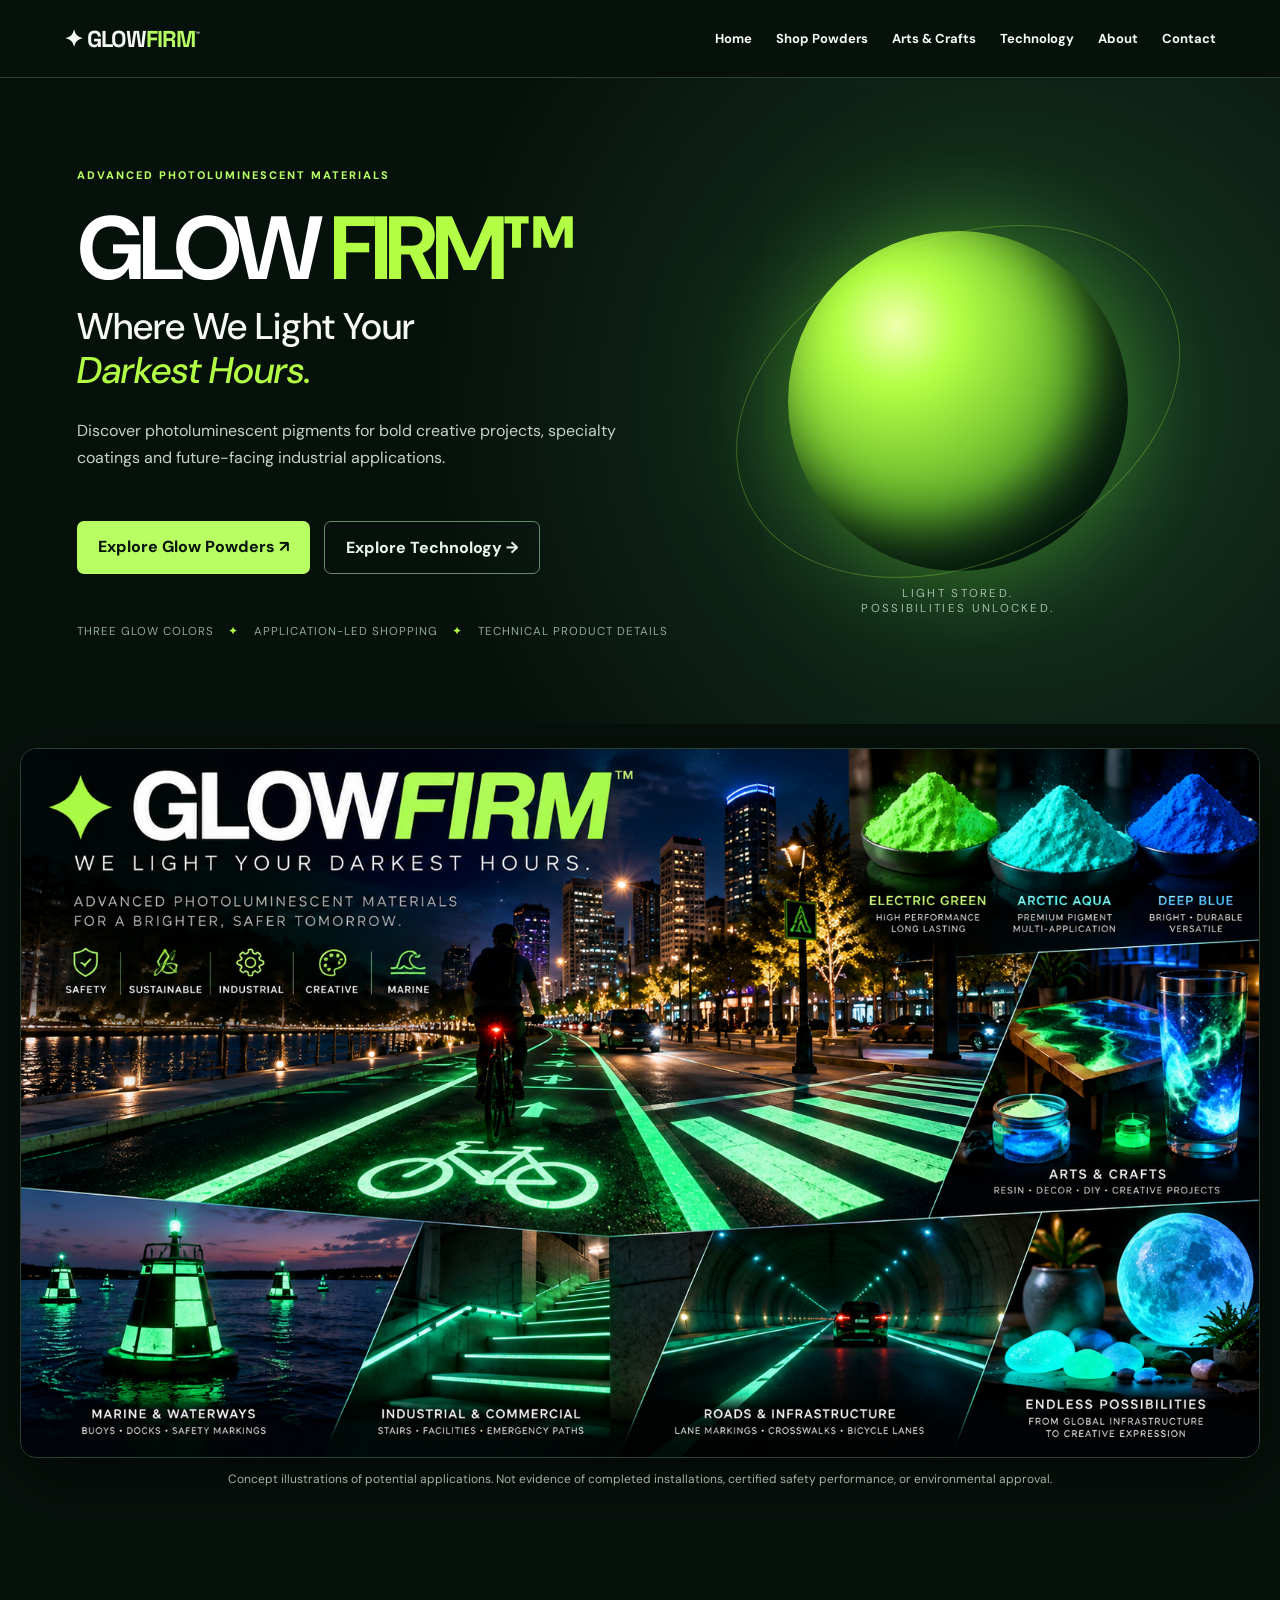
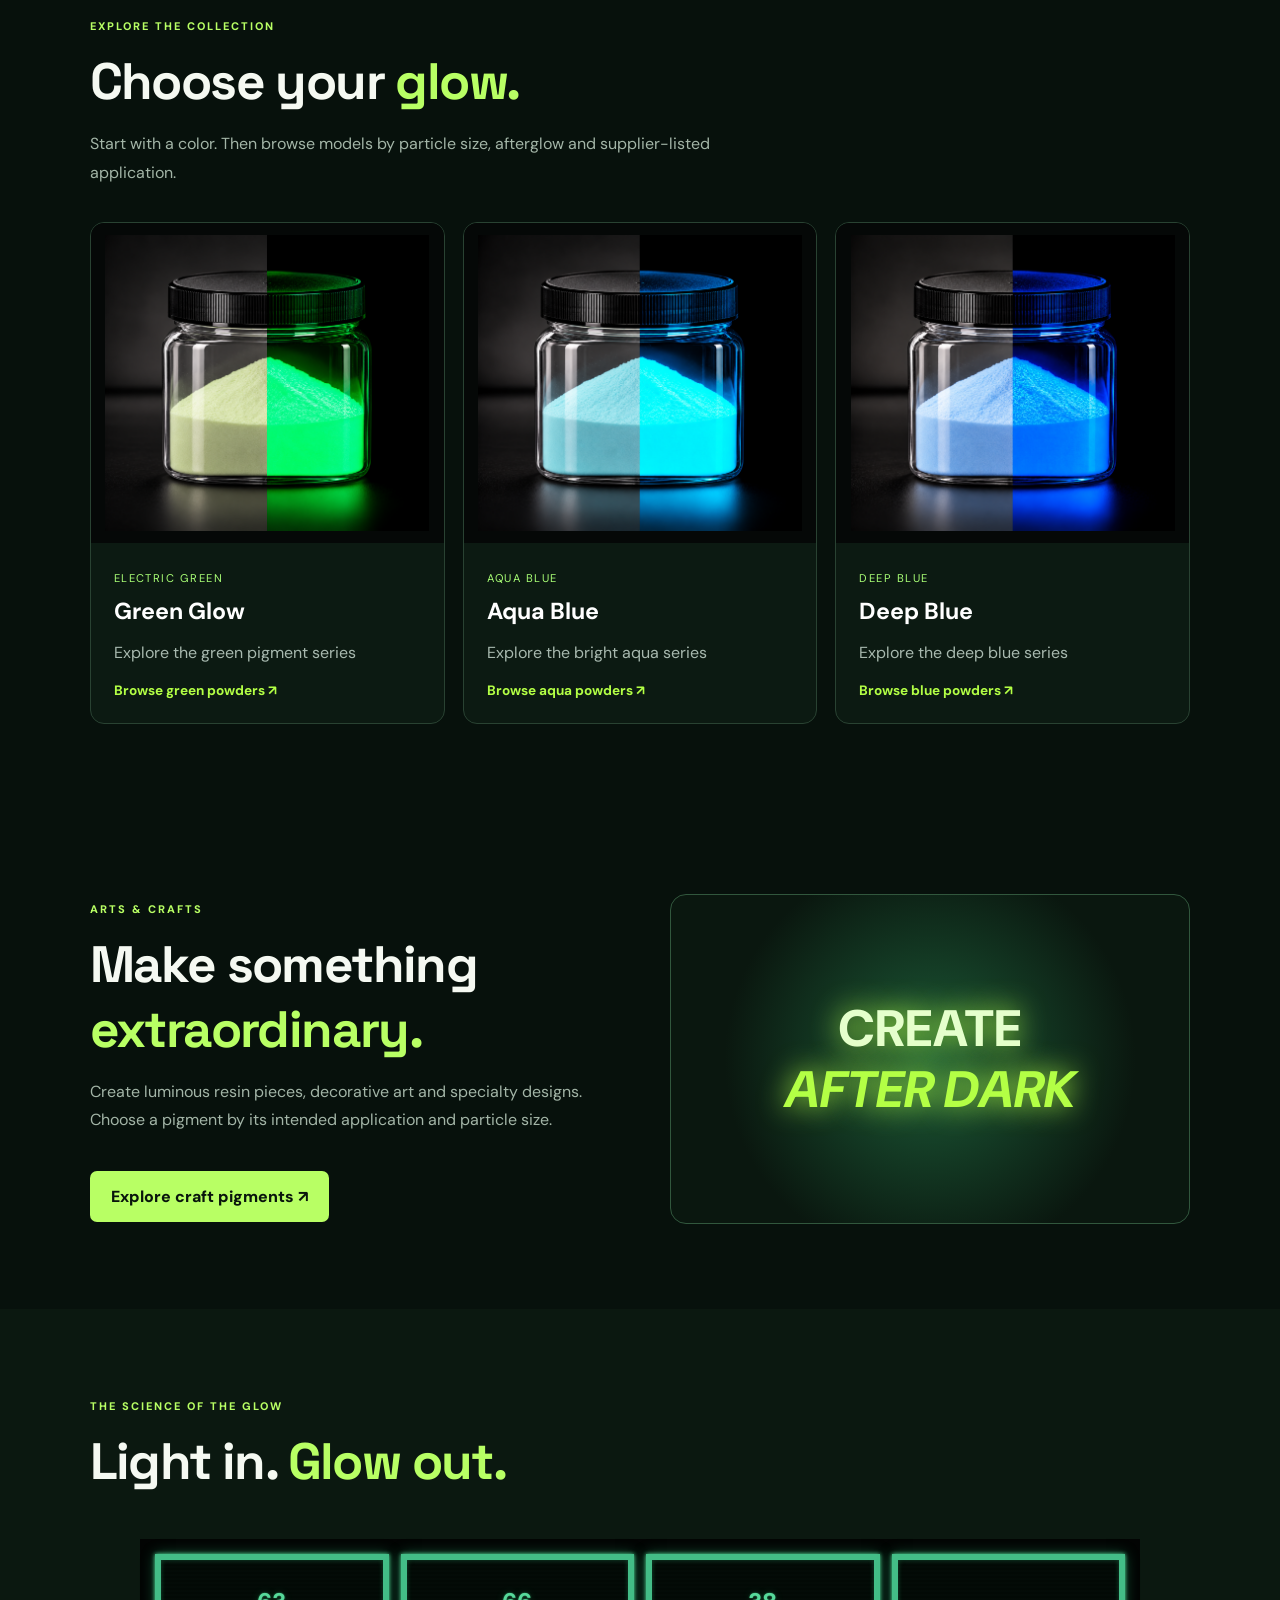
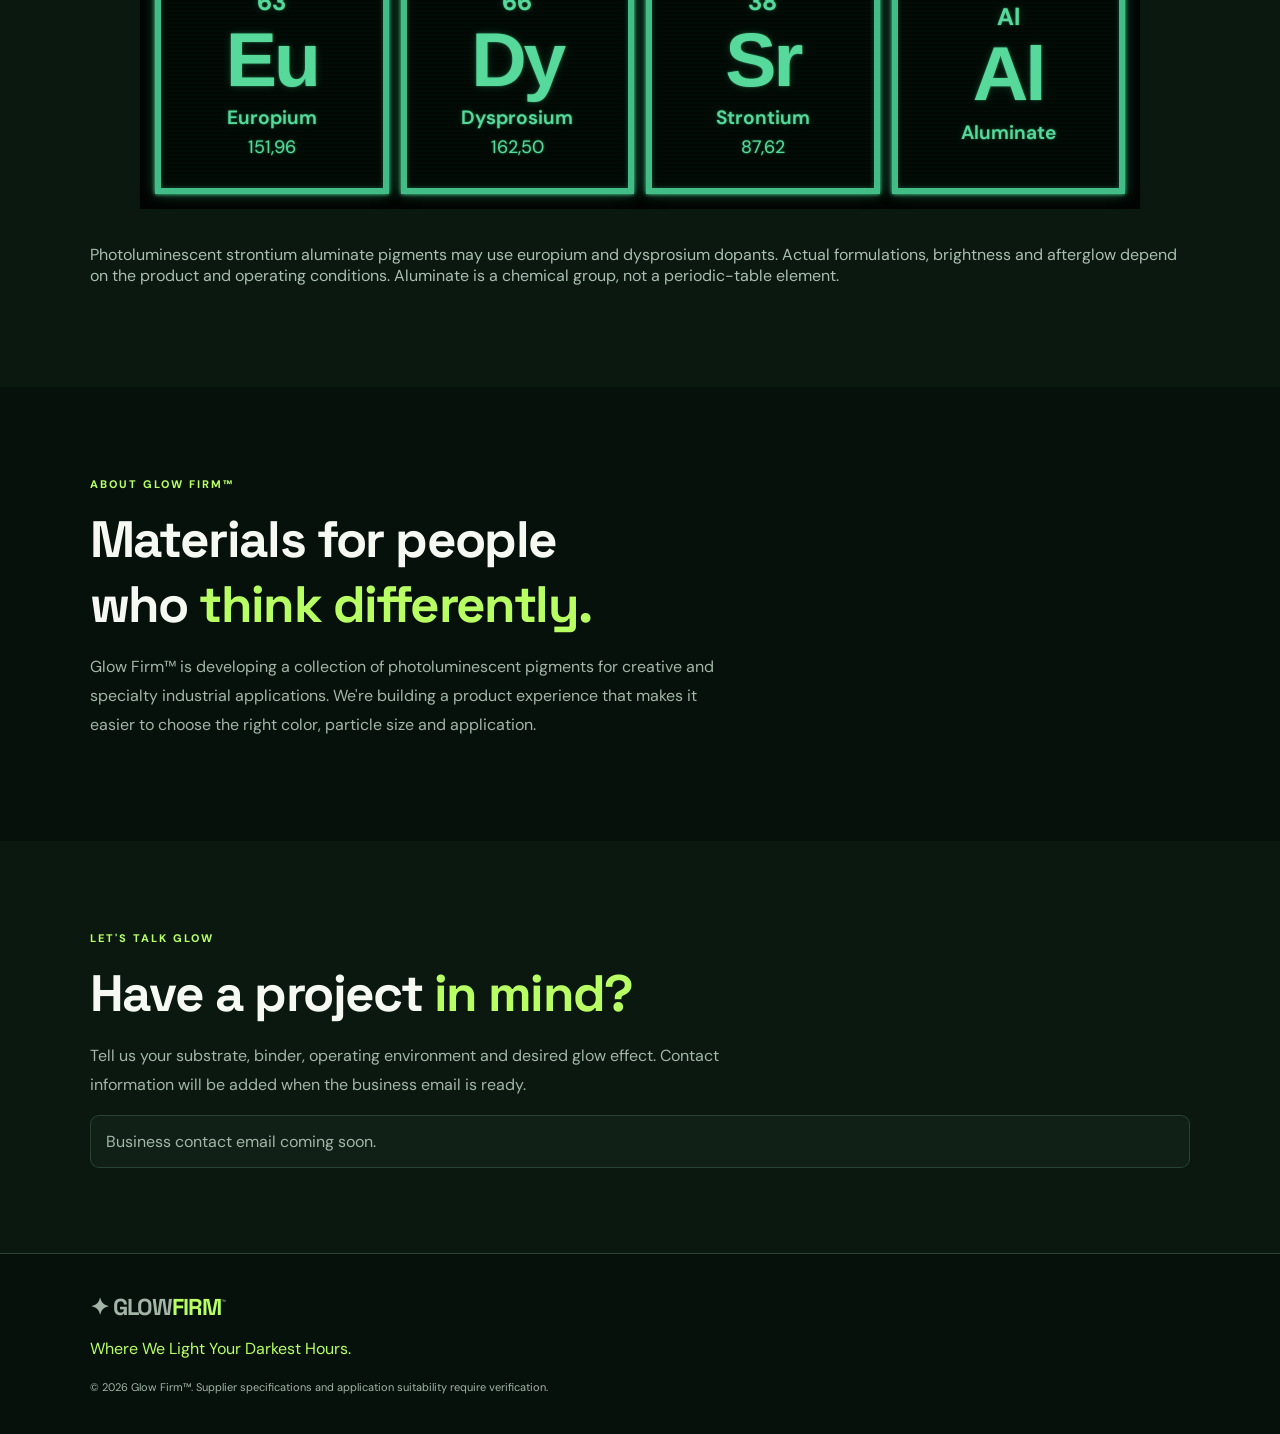
==== commit 8e1c59d2: "Refactor product card styles and comments Updated product card layout and styles for mobile responsi" ====
--- a/index.html
+++ b/index.html
@@ -38,16 +38,30 @@
       text-align: center;
     }
 
-    /* PRODUCT JARS — REPLACE THE CIRCLES */
+    /* THREE PRODUCT CARDS */
+
+    .v4-color-grid {
+      display: grid;
+      grid-template-columns: repeat(3, minmax(0, 1fr));
+      gap: 18px;
+    }
+
+    .v4-color-card {
+      min-width: 0;
+      overflow: hidden;
+    }
+
+    /* FULL JAR IMAGE — NO CROPPING */
 
     .v4-color-card .v4-color-art {
       position: relative;
       display: flex;
       align-items: center;
       justify-content: center;
-      height: 215px;
-      min-height: 215px;
-      padding: 0;
+      height: 320px;
+      min-height: 320px;
+      padding: 12px;
+      box-sizing: border-box;
       overflow: hidden;
       background: #050807;
     }
@@ -56,35 +70,24 @@
       display: none !important;
     }
 
-    .glow-product-jar {
+    .v4-color-card .glow-product-jar {
       display: block;
       width: 100%;
       height: 100%;
-      object-fit: cover;
+      max-width: 100%;
+      max-height: 100%;
+      object-fit: contain;
       object-position: center;
-      border: 0;
+      border: none;
       border-radius: 0;
       transition: transform 0.3s ease;
     }
 
     .v4-color-card:hover .glow-product-jar {
-      transform: scale(1.035);
-    }
-
-    /* KEEP EXISTING PRODUCT CARD LAYOUT */
-
-    .v4-color-grid {
-      display: grid;
-      grid-template-columns: repeat(3, minmax(0, 1fr));
-      gap: 18px;
-    }
-
-    .v4-color-card {
-      min-width: 0;
-      overflow: hidden;
-    }
-
-    /* PERIODIC TABLE */
+      transform: scale(1.025);
+    }
+
+    /* PERIODIC TABLE BLOCKS */
 
     .glow-elements {
       display: grid;
@@ -125,12 +128,14 @@
     }
 
     .element-number {
+      display: block;
       font-size: 24px;
       line-height: 1.1;
       font-weight: 700;
     }
 
     .element-symbol {
+      display: block;
       margin-top: 5px;
       font-family: Arial, Helvetica, sans-serif;
       font-size: clamp(50px, 6vw, 90px);
@@ -140,12 +145,14 @@
     }
 
     .element-name {
+      display: block;
       margin-top: 8px;
       font-size: clamp(12px, 1.5vw, 20px);
       font-weight: 600;
     }
 
     .element-mass {
+      display: block;
       margin-top: 5px;
       font-size: clamp(12px, 1.4vw, 19px);
     }
@@ -165,6 +172,8 @@
       );
     }
 
+    /* MOBILE LAYOUT */
+
     @media (max-width: 700px) {
       .v4-color-grid {
         grid-template-columns: 1fr;
@@ -172,7 +181,8 @@
       }
 
       .v4-color-card .v4-color-art {
-        height: 230px;
+        height: 340px;
+        min-height: 340px;
       }
 
       .glow-elements {
@@ -291,7 +301,7 @@
 
     </section>
 
-    <!-- MAIN MARKETING COLLAGE -->
+    <!-- HOMEPAGE MARKETING COLLAGE -->
 
     <section
       class="glow-collage-section"
@@ -313,7 +323,7 @@
 
     </section>
 
-    <!-- SHOP BY COLOR — NEW JAR PHOTOGRAPHS -->
+    <!-- CHOOSE YOUR GLOW -->
 
     <section class="section v4-section" id="colors">
 
@@ -336,7 +346,7 @@
 
       <div class="v4-color-grid">
 
-        <!-- ELECTRIC GREEN JAR -->
+        <!-- ELECTRIC GREEN -->
 
         <a
           href="shop.html?color=green"
@@ -348,7 +358,7 @@
             <img
               class="glow-product-jar"
               src="glow-firm-electric-green.png"
-              alt="Electric Green glow powder jar showing daylight and glowing appearance"
+              alt="Electric Green glow powder jar"
               loading="lazy"
             >
 
@@ -356,7 +366,7 @@
 
           <div class="v4-color-copy">
 
-            <span>01 / ELECTRIC GREEN</span>
+            <span>ELECTRIC GREEN</span>
 
             <h3>Green Glow</h3>
 
@@ -368,7 +378,7 @@
 
         </a>
 
-        <!-- AQUA BLUE JAR -->
+        <!-- AQUA BLUE -->
 
         <a
           href="shop.html?color=aqua"
@@ -380,7 +390,7 @@
             <img
               class="glow-product-jar"
               src="glow-firm-aqua-blue.png"
-              alt="Aqua Blue glow powder jar showing daylight and glowing appearance"
+              alt="Aqua Blue glow powder jar"
               loading="lazy"
             >
 
@@ -388,7 +398,7 @@
 
           <div class="v4-color-copy">
 
-            <span>02 / AQUA BLUE</span>
+            <span>AQUA BLUE</span>
 
             <h3>Aqua Blue</h3>
 
@@ -400,7 +410,7 @@
 
         </a>
 
-        <!-- DEEP BLUE JAR -->
+        <!-- DEEP BLUE -->
 
         <a
           href="shop.html?color=blue"
@@ -412,7 +422,7 @@
             <img
               class="glow-product-jar"
               src="glow-firm-deep-blue.png"
-              alt="Deep Blue glow powder jar showing daylight and glowing appearance"
+              alt="Deep Blue glow powder jar"
               loading="lazy"
             >
 
@@ -420,7 +430,7 @@
 
           <div class="v4-color-copy">
 
-            <span>03 / DEEP BLUE</span>
+            <span>DEEP BLUE</span>
 
             <h3>Deep Blue</h3>
 
@@ -478,7 +488,7 @@
 
     </section>
 
-    <!-- TECHNOLOGY — FOUR PERIODIC TABLE BLOCKS -->
+    <!-- TECHNOLOGY — PERIODIC TABLE -->
 
     <section
       class="section section-dark v4-section"
@@ -608,7 +618,7 @@
 
   </footer>
 
-  <!-- EXISTING SCRIPTS -->
+  <!-- EXISTING WEBSITE SCRIPTS -->
 
   <script src="config.js"></script>
   <script src="products.js"></script>
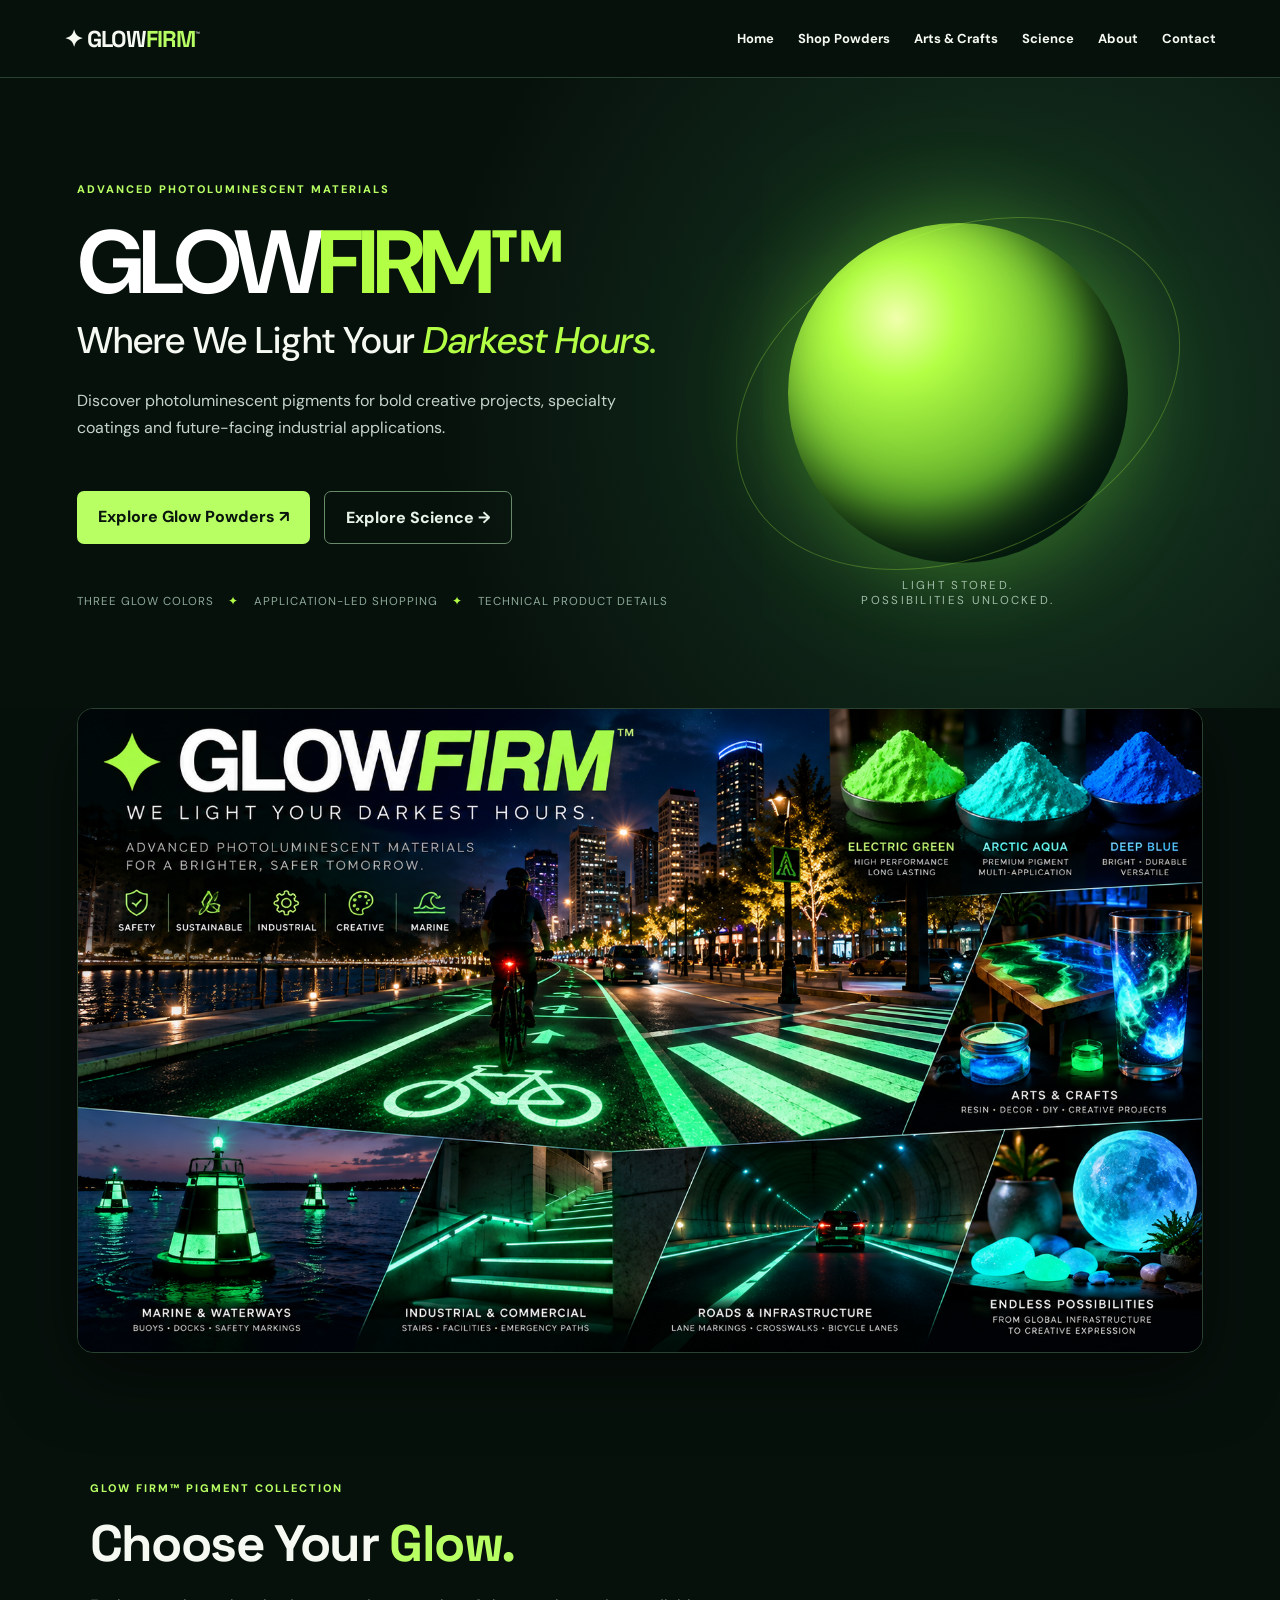
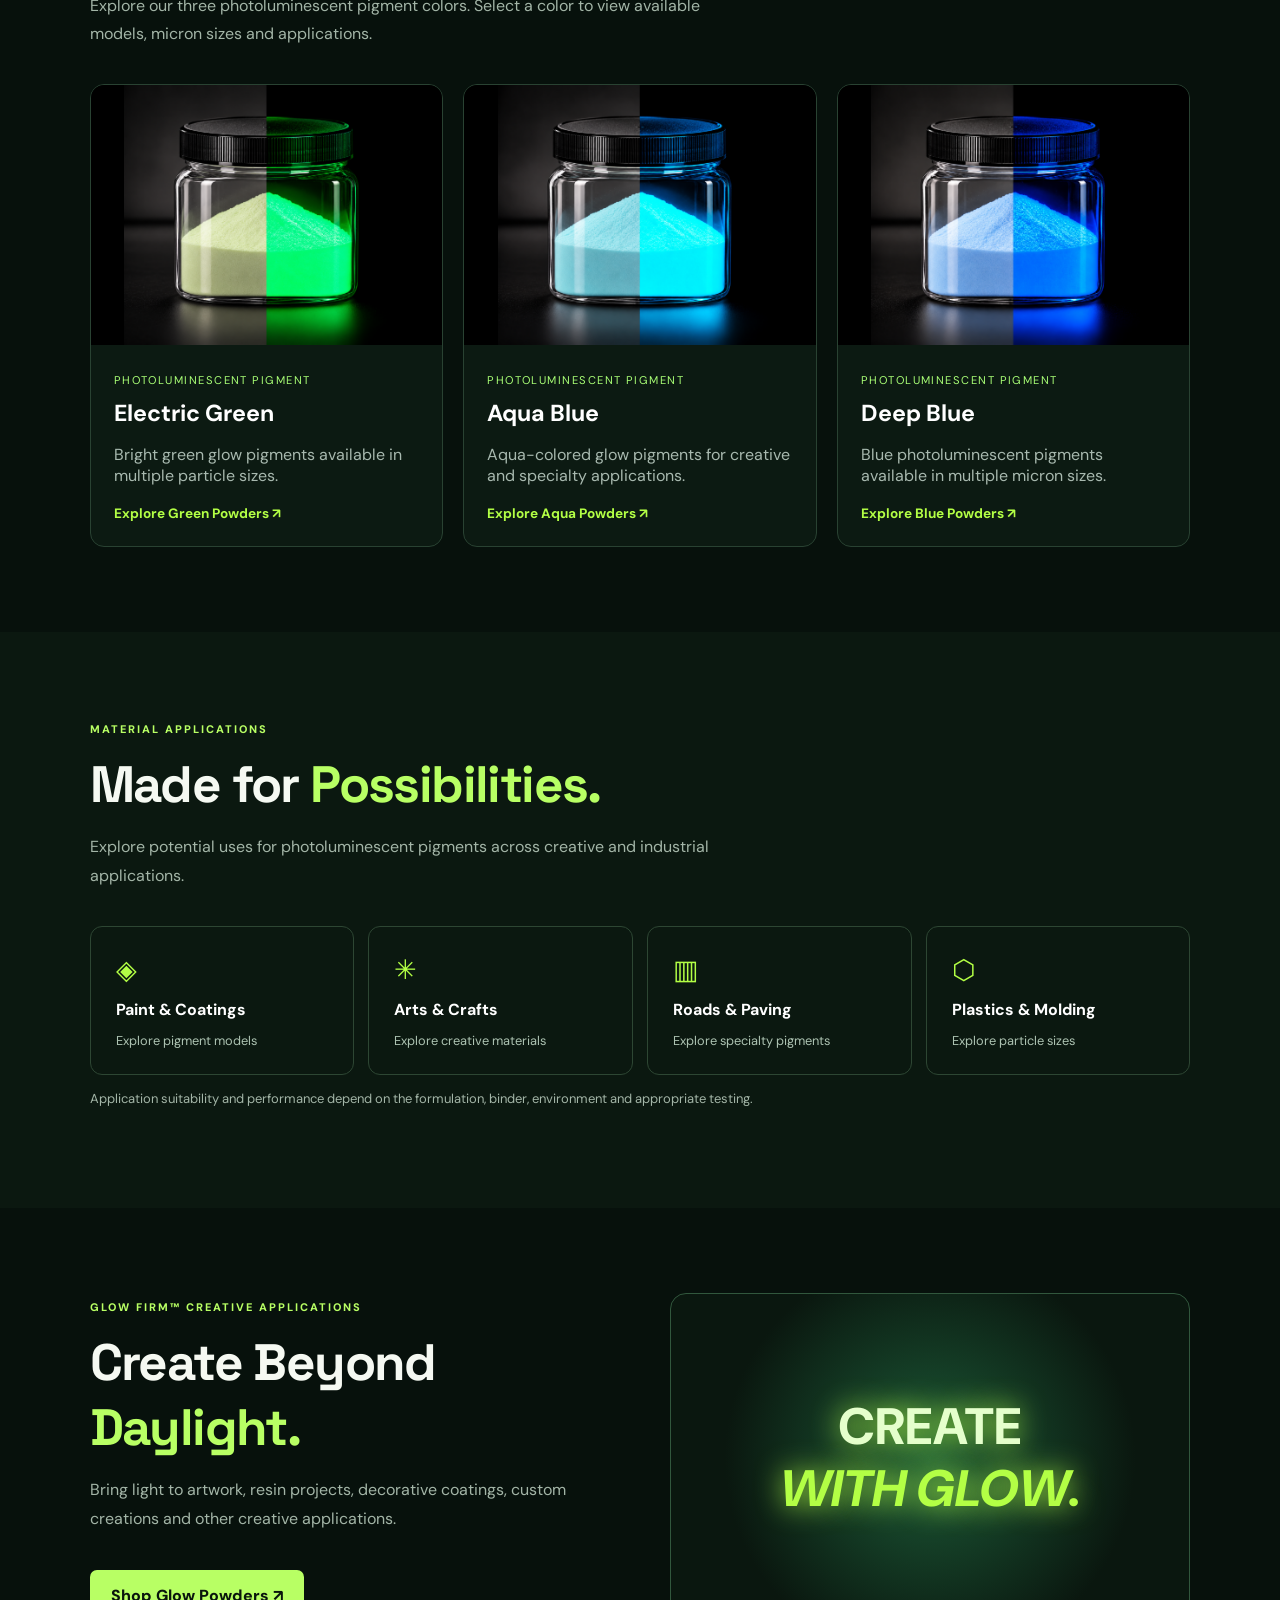
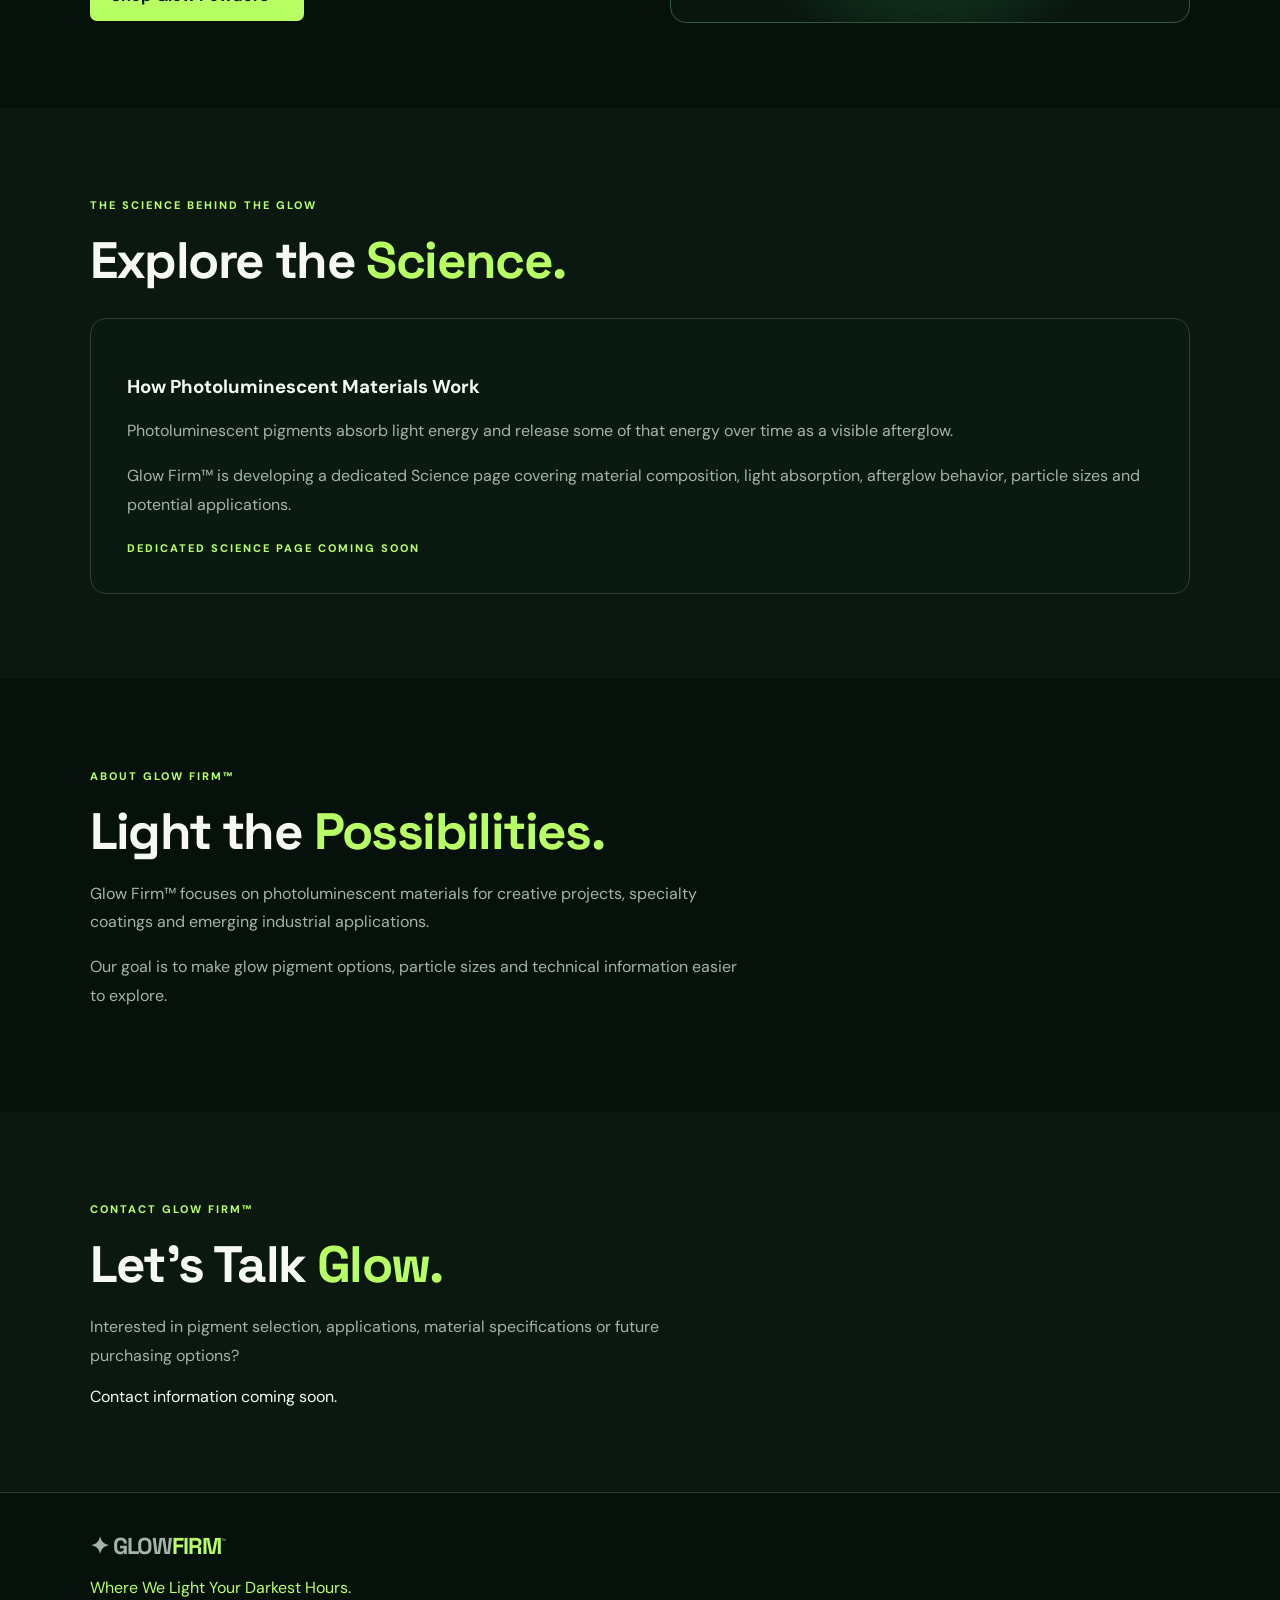
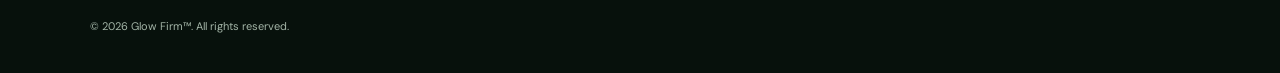
==== commit 67adcf56: "Update index.html" ====
--- a/index.html
+++ b/index.html
@@ -1,215 +1,59 @@
 
 <!DOCTYPE html>
 <html lang="en">
+
 <head>
   <meta charset="UTF-8">
-  <meta name="viewport" content="width=device-width, initial-scale=1">
+
+  <meta name="viewport"
+        content="width=device-width, initial-scale=1.0">
+
   <meta name="theme-color" content="#07110c">
-  <meta name="description" content="Glow Firm photoluminescent pigments for creative and specialty applications.">
-
-  <title>Glow Firm™ | Where We Light Your Darkest Hours.</title>
+
+  <title>
+    Glow Firm™ | Where We Light Your Darkest Hours.
+  </title>
+
+  <meta name="description"
+        content="Glow Firm™ photoluminescent pigments for creative projects, specialty coatings, and industrial applications.">
 
   <link rel="stylesheet" href="styles.css">
 
   <style>
-    /* HOMEPAGE COLLAGE */
-
-    .glow-collage-section {
-      width: 100%;
-      max-width: 1500px;
-      margin: 0 auto;
-      padding: 24px 20px 40px;
-      box-sizing: border-box;
-    }
-
-    .glow-collage-image {
+    .home-powder-image {
       display: block;
       width: 100%;
-      height: auto;
+      height: 260px;
+      object-fit: contain;
+      background: #000;
+    }
+
+    .science-preview {
+      background: #0b1a11;
+      border: 1px solid #294232;
       border-radius: 16px;
+      padding: 36px;
+      margin-top: 25px;
     }
 
-    .glow-collage-note {
-      margin: 12px auto 0;
-      max-width: 1000px;
-      color: #a2b3a7;
-      font-size: 12px;
-      line-height: 1.6;
-      text-align: center;
+    .science-preview p {
+      color: #a3b5a7;
+      line-height: 1.8;
     }
 
-    /* THREE PRODUCT CARDS */
-
-    .v4-color-grid {
-      display: grid;
-      grid-template-columns: repeat(3, minmax(0, 1fr));
-      gap: 18px;
+    .home-note {
+      color: #a3b5a7;
+      font-size: 13px;
+      line-height: 1.7;
     }
 
-    .v4-color-card {
-      min-width: 0;
-      overflow: hidden;
-    }
-
-    /* FULL JAR IMAGE — NO CROPPING */
-
-    .v4-color-card .v4-color-art {
-      position: relative;
-      display: flex;
-      align-items: center;
-      justify-content: center;
-      height: 320px;
-      min-height: 320px;
-      padding: 12px;
-      box-sizing: border-box;
-      overflow: hidden;
-      background: #050807;
-    }
-
-    .v4-color-card .v4-color-orb {
-      display: none !important;
-    }
-
-    .v4-color-card .glow-product-jar {
-      display: block;
-      width: 100%;
-      height: 100%;
-      max-width: 100%;
-      max-height: 100%;
-      object-fit: contain;
-      object-position: center;
-      border: none;
-      border-radius: 0;
-      transition: transform 0.3s ease;
-    }
-
-    .v4-color-card:hover .glow-product-jar {
-      transform: scale(1.025);
-    }
-
-    /* PERIODIC TABLE BLOCKS */
-
-    .glow-elements {
-      display: grid;
-      grid-template-columns: repeat(4, minmax(0, 1fr));
-      gap: 12px;
-      width: 100%;
-      max-width: 1000px;
-      margin: 45px auto 35px;
-      padding: 15px;
-      box-sizing: border-box;
-      background: #020403;
-    }
-
-    .element-tile {
-      position: relative;
-      display: flex;
-      flex-direction: column;
-      align-items: center;
-      justify-content: center;
-      min-width: 0;
-      min-height: 240px;
-      padding: 14px 6px;
-      box-sizing: border-box;
-      border: 6px solid #43bd87;
-      border-radius: 0;
-      background: #020905;
-      color: #56d99a;
-      text-align: center;
-
-      box-shadow:
-        0 0 4px #53e6a0,
-        0 0 13px rgba(55,220,140,0.35),
-        inset 0 0 5px rgba(70,235,155,0.3);
-
-      text-shadow:
-        0 0 2px rgba(80,255,170,0.5),
-        0 0 8px rgba(70,225,145,0.2);
-    }
-
-    .element-number {
-      display: block;
-      font-size: 24px;
-      line-height: 1.1;
-      font-weight: 700;
-    }
-
-    .element-symbol {
-      display: block;
-      margin-top: 5px;
-      font-family: Arial, Helvetica, sans-serif;
-      font-size: clamp(50px, 6vw, 90px);
-      font-weight: 900;
-      line-height: 1;
-      letter-spacing: -3px;
-    }
-
-    .element-name {
-      display: block;
-      margin-top: 8px;
-      font-size: clamp(12px, 1.5vw, 20px);
-      font-weight: 600;
-    }
-
-    .element-mass {
-      display: block;
-      margin-top: 5px;
-      font-size: clamp(12px, 1.4vw, 19px);
-    }
-
-    .element-tile::after {
-      content: "";
-      position: absolute;
-      inset: 0;
-      pointer-events: none;
-      opacity: 0.16;
-      background-image: repeating-linear-gradient(
-        0deg,
-        transparent 0px,
-        rgba(130,255,190,0.12) 1px,
-        transparent 2px,
-        transparent 4px
-      );
-    }
-
-    /* MOBILE LAYOUT */
-
-    @media (max-width: 700px) {
-      .v4-color-grid {
-        grid-template-columns: 1fr;
-        gap: 16px;
-      }
-
-      .v4-color-card .v4-color-art {
-        height: 340px;
-        min-height: 340px;
-      }
-
-      .glow-elements {
-        grid-template-columns: repeat(2, minmax(0, 1fr));
-        gap: 9px;
-        padding: 8px;
-      }
-
-      .element-tile {
-        min-height: 180px;
-        border-width: 4px;
-      }
-
-      .element-symbol {
-        font-size: 60px;
-      }
-
-      .element-number {
-        font-size: 18px;
-      }
-
-      .element-name,
-      .element-mass {
-        font-size: 13px;
+    @media (max-width: 650px) {
+      .home-powder-image {
+        height: 230px;
       }
     }
   </style>
+
 </head>
 
 <body>
@@ -222,29 +66,38 @@
       ✦ GLOW<span>FIRM</span><sup>™</sup>
     </a>
 
+    <nav id="nav">
+
+      <a href="index.html">Home</a>
+
+      <a href="shop.html">Shop Powders</a>
+
+      <a href="#arts">Arts & Crafts</a>
+
+      <a href="#science">Science</a>
+
+      <a href="#about">About</a>
+
+      <a href="#contact">Contact</a>
+
+    </nav>
+
     <button
       class="menu"
       id="menuBtn"
-      aria-label="Toggle menu"
+      type="button"
+      aria-label="Toggle navigation"
       aria-expanded="false"
     >
       ☰
     </button>
 
-    <nav id="nav">
-      <a href="index.html">Home</a>
-      <a href="shop.html">Shop Powders</a>
-      <a href="#crafts">Arts &amp; Crafts</a>
-      <a href="#technology">Technology</a>
-      <a href="#about">About</a>
-      <a href="#contact">Contact</a>
-    </nav>
-
   </header>
 
+
+  <!-- MAIN HOMEPAGE HERO -->
+
   <main>
-
-    <!-- HERO -->
 
     <section class="v4-hero">
 
@@ -254,17 +107,19 @@
           ADVANCED PHOTOLUMINESCENT MATERIALS
         </span>
 
-        <h1>GLOW <span>FIRM™</span></h1>
+        <h1>
+          GLOW<span>FIRM™</span>
+        </h1>
 
         <h2>
-          Where We Light Your<br>
+          Where We Light Your
           <em>Darkest Hours.</em>
         </h2>
 
         <p>
-          Discover photoluminescent pigments for bold creative
-          projects, specialty coatings and future-facing
-          industrial applications.
+          Discover photoluminescent pigments for
+          bold creative projects, specialty coatings
+          and future-facing industrial applications.
         </p>
 
         <div class="v4-actions">
@@ -273,8 +128,10 @@
             Explore Glow Powders ↗
           </a>
 
-          <a class="btn v4-outline" href="#technology">
-            Explore Technology →
+          <!-- SCIENCE BUTTON -->
+
+          <a class="btn v4-outline" href="#science">
+            Explore Science →
           </a>
 
         </div>
@@ -289,285 +146,339 @@
 
       </div>
 
+
+      <!-- GLOWING ORB -->
+
       <div class="v4-hero-art">
+
+        <div class="v4-orbit"></div>
+
         <div class="v4-orb"></div>
-        <div class="v4-orbit"></div>
 
         <span>
-          LIGHT STORED.<br>
+          LIGHT STORED.
+          <br>
           POSSIBILITIES UNLOCKED.
         </span>
-      </div>
-
-    </section>
-
-    <!-- HOMEPAGE MARKETING COLLAGE -->
-
-    <section
-      class="glow-collage-section"
-      aria-label="Glow Firm applications showcase"
-    >
+
+      </div>
+
+    </section>
+
+
+    <!-- HOMEPAGE COLLAGE -->
+
+    <section class="glow-collage-section">
 
       <img
         class="glow-collage-image"
         src="glow-firm-homepage-collage.png"
-        alt="Glow Firm photoluminescent applications collage"
-        fetchpriority="high"
+        alt="Glow Firm photoluminescent materials, applications and powder colors"
       >
 
-      <p class="glow-collage-note">
-        Concept illustrations of potential applications.
-        Not evidence of completed installations, certified
-        safety performance, or environmental approval.
-      </p>
-
-    </section>
-
-    <!-- CHOOSE YOUR GLOW -->
-
-    <section class="section v4-section" id="colors">
+    </section>
+
+
+    <!-- SHOP COLORS -->
+
+    <section class="section v4-section" id="powders">
 
       <div class="v4-heading">
 
         <span class="eyebrow">
-          EXPLORE THE COLLECTION
+          GLOW FIRM™ PIGMENT COLLECTION
         </span>
 
         <h2>
-          Choose your <em>glow.</em>
+          Choose Your <em>Glow.</em>
         </h2>
 
         <p class="intro">
-          Start with a color. Then browse models by particle
-          size, afterglow and supplier-listed application.
+          Explore our three photoluminescent pigment
+          colors. Select a color to view available
+          models, micron sizes and applications.
         </p>
 
       </div>
 
+
       <div class="v4-color-grid">
 
         <!-- ELECTRIC GREEN -->
 
         <a
+          class="v4-color-card"
           href="shop.html?color=green"
-          class="v4-color-card green"
         >
 
-          <div class="v4-color-art">
-
-            <img
-              class="glow-product-jar"
-              src="glow-firm-electric-green.png"
-              alt="Electric Green glow powder jar"
-              loading="lazy"
-            >
+          <img
+            class="home-powder-image"
+            src="glow-firm-electric-green.png"
+            alt="Electric Green glow powder jar"
+            loading="lazy"
+          >
+
+          <div class="v4-color-copy">
+
+            <span>PHOTOLUMINESCENT PIGMENT</span>
+
+            <h3>Electric Green</h3>
+
+            <p>
+              Bright green glow pigments available
+              in multiple particle sizes.
+            </p>
+
+            <b>Explore Green Powders ↗</b>
 
           </div>
 
+        </a>
+
+
+        <!-- AQUA BLUE -->
+
+        <a
+          class="v4-color-card aqua"
+          href="shop.html?color=aqua"
+        >
+
+          <img
+            class="home-powder-image"
+            src="glow-firm-aqua-blue.png"
+            alt="Aqua Blue glow powder jar"
+            loading="lazy"
+          >
+
           <div class="v4-color-copy">
 
-            <span>ELECTRIC GREEN</span>
-
-            <h3>Green Glow</h3>
-
-            <p>Explore the green pigment series</p>
-
-            <b>Browse green powders ↗</b>
+            <span>PHOTOLUMINESCENT PIGMENT</span>
+
+            <h3>Aqua Blue</h3>
+
+            <p>
+              Aqua-colored glow pigments for
+              creative and specialty applications.
+            </p>
+
+            <b>Explore Aqua Powders ↗</b>
 
           </div>
 
         </a>
 
-        <!-- AQUA BLUE -->
+
+        <!-- DEEP BLUE -->
 
         <a
-          href="shop.html?color=aqua"
-          class="v4-color-card aqua"
+          class="v4-color-card blue"
+          href="shop.html?color=blue"
         >
 
-          <div class="v4-color-art">
-
-            <img
-              class="glow-product-jar"
-              src="glow-firm-aqua-blue.png"
-              alt="Aqua Blue glow powder jar"
-              loading="lazy"
-            >
+          <img
+            class="home-powder-image"
+            src="glow-firm-deep-blue.png"
+            alt="Deep Blue glow powder jar"
+            loading="lazy"
+          >
+
+          <div class="v4-color-copy">
+
+            <span>PHOTOLUMINESCENT PIGMENT</span>
+
+            <h3>Deep Blue</h3>
+
+            <p>
+              Blue photoluminescent pigments
+              available in multiple micron sizes.
+            </p>
+
+            <b>Explore Blue Powders ↗</b>
 
           </div>
 
-          <div class="v4-color-copy">
-
-            <span>AQUA BLUE</span>
-
-            <h3>Aqua Blue</h3>
-
-            <p>Explore the bright aqua series</p>
-
-            <b>Browse aqua powders ↗</b>
-
-          </div>
-
-        </a>
-
-        <!-- DEEP BLUE -->
-
-        <a
-          href="shop.html?color=blue"
-          class="v4-color-card blue"
-        >
-
-          <div class="v4-color-art">
-
-            <img
-              class="glow-product-jar"
-              src="glow-firm-deep-blue.png"
-              alt="Deep Blue glow powder jar"
-              loading="lazy"
-            >
-
-          </div>
-
-          <div class="v4-color-copy">
-
-            <span>DEEP BLUE</span>
-
-            <h3>Deep Blue</h3>
-
-            <p>Explore the deep blue series</p>
-
-            <b>Browse blue powders ↗</b>
-
-          </div>
-
-        </a>
-
-      </div>
-
-    </section>
-
-    <!-- ARTS AND CRAFTS -->
-
-    <section
-      class="section v4-section v4-split"
-      id="crafts"
-    >
-
-      <div>
-
-        <span class="eyebrow">
-          ARTS &amp; CRAFTS
-        </span>
-
-        <h2>
-          Make something<br>
-          <em>extraordinary.</em>
-        </h2>
-
-        <p class="intro">
-          Create luminous resin pieces, decorative art and
-          specialty designs. Choose a pigment by its intended
-          application and particle size.
-        </p>
-
-        <a
-          class="btn"
-          href="shop.html?application=Arts+%26+Crafts"
-        >
-          Explore craft pigments ↗
-        </a>
-
-      </div>
-
-      <div class="v4-craft-art">
-        <span>
-          CREATE<br>
-          <em>AFTER DARK</em>
-        </span>
-      </div>
-
-    </section>
-
-    <!-- TECHNOLOGY — PERIODIC TABLE -->
+        </a>
+
+      </div>
+
+    </section>
+
+
+    <!-- APPLICATIONS -->
 
     <section
       class="section section-dark v4-section"
-      id="technology"
+      id="applications"
     >
 
+      <div class="v4-heading">
+
+        <span class="eyebrow">
+          MATERIAL APPLICATIONS
+        </span>
+
+        <h2>
+          Made for <em>Possibilities.</em>
+        </h2>
+
+        <p class="intro">
+          Explore potential uses for
+          photoluminescent pigments across
+          creative and industrial applications.
+        </p>
+
+      </div>
+
+
+      <div class="v4-app-grid">
+
+        <a href="shop.html">
+          ◈
+          <strong>Paint & Coatings</strong>
+          <span>Explore pigment models</span>
+        </a>
+
+        <a href="shop.html">
+          ✳
+          <strong>Arts & Crafts</strong>
+          <span>Explore creative materials</span>
+        </a>
+
+        <a href="shop.html">
+          ▥
+          <strong>Roads & Paving</strong>
+          <span>Explore specialty pigments</span>
+        </a>
+
+        <a href="shop.html">
+          ⬡
+          <strong>Plastics & Molding</strong>
+          <span>Explore particle sizes</span>
+        </a>
+
+      </div>
+
+      <p class="home-note">
+        Application suitability and performance
+        depend on the formulation, binder,
+        environment and appropriate testing.
+      </p>
+
+    </section>
+
+
+    <!-- ARTS AND CRAFTS -->
+
+    <section class="section v4-section" id="arts">
+
+      <div class="v4-split">
+
+        <div>
+
+          <span class="eyebrow">
+            GLOW FIRM™ CREATIVE APPLICATIONS
+          </span>
+
+          <h2>
+            Create Beyond <em>Daylight.</em>
+          </h2>
+
+          <p class="intro">
+            Bring light to artwork, resin projects,
+            decorative coatings, custom creations
+            and other creative applications.
+          </p>
+
+          <a class="btn" href="shop.html">
+            Shop Glow Powders ↗
+          </a>
+
+        </div>
+
+        <div class="v4-craft-art">
+          <span>
+            CREATE
+            <br>
+            <em>WITH GLOW.</em>
+          </span>
+        </div>
+
+      </div>
+
+    </section>
+
+
+    <!-- SCIENCE SECTION -->
+
+    <section
+      class="section section-dark v4-section"
+      id="science"
+    >
+
       <span class="eyebrow">
-        THE SCIENCE OF THE GLOW
+        THE SCIENCE BEHIND THE GLOW
       </span>
 
       <h2>
-        Light in. <em>Glow out.</em>
+        Explore the <em>Science.</em>
       </h2>
 
-      <div class="glow-elements">
-
-        <div class="element-tile">
-          <span class="element-number">63</span>
-          <strong class="element-symbol">Eu</strong>
-          <span class="element-name">Europium</span>
-          <span class="element-mass">151,96</span>
-        </div>
-
-        <div class="element-tile">
-          <span class="element-number">66</span>
-          <strong class="element-symbol">Dy</strong>
-          <span class="element-name">Dysprosium</span>
-          <span class="element-mass">162,50</span>
-        </div>
-
-        <div class="element-tile">
-          <span class="element-number">38</span>
-          <strong class="element-symbol">Sr</strong>
-          <span class="element-name">Strontium</span>
-          <span class="element-mass">87,62</span>
-        </div>
-
-        <div class="element-tile">
-          <span class="element-number">Al</span>
-          <strong class="element-symbol">Al</strong>
-          <span class="element-name">Aluminate</span>
-        </div>
-
-      </div>
-
-      <p class="v4-fine">
-        Photoluminescent strontium aluminate pigments may use
-        europium and dysprosium dopants. Actual formulations,
-        brightness and afterglow depend on the product and
-        operating conditions. Aluminate is a chemical group,
-        not a periodic-table element.
-      </p>
-
-    </section>
+      <div class="science-preview">
+
+        <h3>
+          How Photoluminescent Materials Work
+        </h3>
+
+        <p>
+          Photoluminescent pigments absorb light
+          energy and release some of that energy
+          over time as a visible afterglow.
+        </p>
+
+        <p>
+          Glow Firm™ is developing a dedicated
+          Science page covering material
+          composition, light absorption,
+          afterglow behavior, particle sizes
+          and potential applications.
+        </p>
+
+        <span class="eyebrow">
+          DEDICATED SCIENCE PAGE COMING SOON
+        </span>
+
+      </div>
+
+    </section>
+
 
     <!-- ABOUT -->
 
-    <section
-      class="section v4-section"
-      id="about"
-    >
+    <section class="section v4-section" id="about">
 
       <span class="eyebrow">
         ABOUT GLOW FIRM™
       </span>
 
       <h2>
-        Materials for people<br>
-        who <em>think differently.</em>
+        Light the <em>Possibilities.</em>
       </h2>
 
       <p class="intro">
-        Glow Firm™ is developing a collection of photoluminescent
-        pigments for creative and specialty industrial applications.
-        We're building a product experience that makes it easier
-        to choose the right color, particle size and application.
+        Glow Firm™ focuses on photoluminescent
+        materials for creative projects,
+        specialty coatings and emerging
+        industrial applications.
       </p>
 
-    </section>
+      <p class="intro">
+        Our goal is to make glow pigment options,
+        particle sizes and technical information
+        easier to explore.
+      </p>
+
+    </section>
+
 
     <!-- CONTACT -->
 
@@ -577,26 +488,27 @@
     >
 
       <span class="eyebrow">
-        LET'S TALK GLOW
+        CONTACT GLOW FIRM™
       </span>
 
       <h2>
-        Have a project <em>in mind?</em>
+        Let's Talk <em>Glow.</em>
       </h2>
 
       <p class="intro">
-        Tell us your substrate, binder, operating environment
-        and desired glow effect. Contact information will be
-        added when the business email is ready.
+        Interested in pigment selection,
+        applications, material specifications
+        or future purchasing options?
       </p>
 
-      <div class="notice" id="contactStatus">
-        Business contact email coming soon.
+      <div id="contactStatus">
+        Contact information coming soon.
       </div>
 
     </section>
 
   </main>
+
 
   <!-- FOOTER -->
 
@@ -612,17 +524,18 @@
 
     <small>
       © <span id="year"></span> Glow Firm™.
-      Supplier specifications and application suitability
-      require verification.
+      All rights reserved.
     </small>
 
   </footer>
 
-  <!-- EXISTING WEBSITE SCRIPTS -->
+
+  <!-- SITE SCRIPTS -->
 
   <script src="config.js"></script>
   <script src="products.js"></script>
   <script src="script.js"></script>
 
 </body>
+
 </html>
--- a/styles.css
+++ b/styles.css
@@ -1,10 +1,1081 @@
-@import url('https://fonts.googleapis.com/css2?family=DM+Sans:wght@400;500;600;700;800&family=Space+Grotesk:wght@400;500;600;700&display=swap');:root{--bg:#07110c;--panel:#102016;--muted:#a3b5a7;--line:#294232;--green:#b8ff64;--white:#f5f9f2}*{box-sizing:border-box}html{scroll-behavior:smooth}body{margin:0;background:var(--bg);color:var(--white);font-family:'DM Sans',Arial,sans-serif}a{color:inherit;text-decoration:none}button,input,select{font:inherit}button{cursor:pointer}.header{height:78px;position:sticky;top:0;z-index:30;background:#07110cf0;backdrop-filter:blur(16px);border-bottom:1px solid var(--line);display:flex;justify-content:space-between;align-items:center;padding:0 5%}.brand{font-family:'Space Grotesk',sans-serif;font-size:23px;font-weight:700;letter-spacing:-1px}.brand span{color:var(--green)}.brand sup{font-size:9px}.header nav{display:flex;gap:24px;font-size:13px;font-weight:700}.header nav a:hover{color:var(--green)}.menu{display:none}.hero{min-height:570px;display:grid;grid-template-columns:1.2fr .8fr;align-items:center;gap:3rem;padding:70px 7%;overflow:hidden;background:radial-gradient(ellipse at 80% 40%,#1c4228 0%,transparent 55%)}.eyebrow{font-size:11px;letter-spacing:2px;color:var(--green);font-weight:800}.hero h1{font-family:'Space Grotesk',sans-serif;font-size:clamp(38px,5vw,76px);line-height:1.06;letter-spacing:-2.5px;margin:24px 0}.hero h1 em{display:block;color:var(--green);font-style:normal;font-size:.56em;letter-spacing:-1px;margin-top:12px}.hero p,.intro{max-width:650px;line-height:1.8;color:var(--muted)}.btn{display:inline-flex;margin-top:20px;background:var(--green);color:#09150c;border-radius:7px;padding:15px 21px;font-weight:800}.btn:hover{filter:brightness(1.1)}.hero-metrics{display:flex;gap:25px;margin-top:45px;flex-wrap:wrap;color:var(--muted);font-size:12px}.hero-metrics b{display:block;color:white;font-size:25px}.hero-visual{text-align:center}.orb{height:min(31vw,340px);width:min(31vw,340px);margin:auto;border-radius:50%;background:radial-gradient(circle at 30% 26%,#f0ffb7 0%,#b2ff52 13%,#40a74e 35%,#164629 55%,#07140b 74%);box-shadow:0 0 90px #86ff4e55,inset -28px -34px 60px #06160d}.hero-visual span{display:block;margin-top:35px;color:var(--muted);font-size:10px;letter-spacing:2px}.section{padding:85px 7%}.section-dark{background:#0b1810}.section h2{font-family:'Space Grotesk',sans-serif;font-size:clamp(32px,4vw,54px);letter-spacing:-1.6px;margin:14px 0}.section h2 em{color:var(--green);font-style:normal}.application-tiles{display:grid;grid-template-columns:repeat(3,1fr);gap:14px;margin-top:30px}.application-tile{border:1px solid var(--line);background:var(--panel);border-radius:12px;text-align:left;color:var(--white);padding:25px;font-weight:700;min-height:112px}.application-tile:hover,.application-tile:focus{border-color:var(--green);background:#183722}.application-tile span{display:block;color:var(--green);font-size:24px;margin-bottom:12px}.filters{display:flex;align-items:end;gap:14px;flex-wrap:wrap;margin:30px 0}.filters label{font-size:12px;color:var(--muted);font-weight:700;display:grid;gap:8px}.filters select,.filters input{background:#15251a;color:white;border:1px solid #38533d;border-radius:7px;padding:12px;min-width:185px}.reset{background:transparent;border:1px solid var(--line);color:white;padding:12px;border-radius:7px}.result-count{color:var(--muted);font-size:13px;margin:10px 0 20px}.products{display:grid;grid-template-columns:repeat(4,minmax(0,1fr));gap:18px}.product{border:1px solid var(--line);background:#101d15;border-radius:13px;overflow:hidden;transition:transform .2s,border-color .2s}.product:hover{transform:translateY(-4px);border-color:#81cf69}.product-art{height:210px;display:grid;place-items:center;position:relative;background:radial-gradient(circle at 50% 42%,color-mix(in srgb,var(--pigment),transparent 75%),transparent 64%),#07120c;overflow:hidden}.product-art img{width:100%;height:100%;object-fit:cover}.pigment{width:110px;height:110px;border-radius:50%;background:radial-gradient(circle at 38% 31%,white 0%,var(--pigment) 20%,color-mix(in srgb,var(--pigment),black 35%) 55%,#07120c 84%);box-shadow:0 0 50px color-mix(in srgb,var(--pigment),transparent 35%)}.photo-note{position:absolute;bottom:8px;right:9px;color:#c5d0c8;font-size:9px;background:#09150bb8;padding:4px 6px;border-radius:4px}.product-info{padding:18px}.product-info small,.kicker{color:var(--green);font-size:11px;letter-spacing:1px;font-weight:700}.product-info h3{margin:10px 0;font-size:19px}.product-info p{color:var(--muted);font-size:12px;line-height:1.65}.tag{display:inline-block;border:1px solid #35583e;padding:5px 8px;border-radius:20px;font-size:11px;color:#d6ead9;margin:4px 4px 0 0}.view{display:block;color:var(--green);font-weight:800;margin-top:16px;font-size:13px}.notice{border:1px solid var(--line);background:var(--panel);padding:15px;border-radius:9px;color:var(--muted)}.detail-main{min-height:65vh}.back{display:inline-block;color:var(--green);font-weight:700;margin-bottom:35px}.detail-grid{display:grid;grid-template-columns:1fr 1fr;gap:55px}.detail-art{height:440px;border-radius:18px}.detail-art .pigment{width:220px;height:220px}.detail-info h1{font-size:clamp(30px,4vw,52px);line-height:1.1;margin:14px 0}.detail-info p{color:var(--muted);line-height:1.7}.sizes{display:flex;gap:8px;flex-wrap:wrap;margin:12px 0 20px}.size-btn{background:#15291b;border:1px solid #36523b;color:white;border-radius:7px;padding:12px 16px}.size-btn.selected{background:var(--green);color:#09140a;border-color:var(--green);font-weight:800}.detail-specs{margin-top:35px;border-top:1px solid var(--line);padding-top:24px}.spec-row{display:flex;gap:20px;justify-content:space-between;padding:13px 0;border-bottom:1px solid var(--line);font-size:14px}.spec-row span:first-child{color:var(--muted)}.spec-row span:last-child{text-align:right}.subhead{font-size:18px;margin-top:28px}footer{padding:38px 7%;border-top:1px solid var(--line);color:var(--muted)}footer p{color:var(--green)}footer small{font-size:11px}@media(max-width:980px){.products{grid-template-columns:repeat(3,minmax(0,1fr))}.hero{grid-template-columns:1fr}.hero-visual{display:none}.detail-grid{gap:28px}}@media(max-width:680px){.header{padding:0 5%;height:68px}.header nav{display:none;position:absolute;top:68px;left:0;right:0;background:#0c1c11;flex-direction:column;padding:25px}.header nav.open{display:flex}.menu{display:block;background:transparent;border:0;color:white;font-size:24px}.hero{padding:60px 6%;min-height:480px}.section{padding:60px 6%}.application-tiles{grid-template-columns:repeat(2,1fr)}.products{grid-template-columns:repeat(2,minmax(0,1fr));gap:10px}.product-art{height:150px}.pigment{width:75px;height:75px}.product-info{padding:12px}.product-info h3{font-size:15px}.detail-grid{grid-template-columns:1fr}.detail-art{height:320px}.detail-art .pigment{width:155px;height:155px}.filters label{width:100%}.filters select,.filters input{width:100%}}
-/* Version 4 homepage */
-.v4-hero{min-height:630px;display:grid;grid-template-columns:1.1fr .9fr;align-items:center;gap:36px;padding:85px max(6vw,24px);overflow:hidden;background:radial-gradient(circle at 80% 50%,#173924 0%,#07110c 55%);position:relative}.v4-hero-copy{z-index:1;max-width:720px}.v4-hero h1{font-size:clamp(3.5rem,7vw,7rem);line-height:1.04;letter-spacing:-.06em;margin:18px 0 10px;color:#fff}.v4-hero h1 span{color:#b3ff45}.v4-hero h2{font-size:clamp(1.5rem,2.9vw,3rem);line-height:1.18;font-weight:500;margin:0 0 24px}.v4-hero h2 em{color:#b3ff45}.v4-hero-copy>p{max-width:590px;color:#c4d4ca;line-height:1.7}.v4-actions{display:flex;gap:14px;flex-wrap:wrap;margin-top:30px}.v4-outline{background:transparent!important;border:1px solid #678a68!important;color:#e7f3e8!important}.v4-hero-small{margin-top:50px;color:#8da999;font-size:.72rem;letter-spacing:.09em}.v4-hero-small span{color:#b3ff45;padding:0 10px}.v4-hero-art{height:430px;position:relative;display:grid;place-items:center}.v4-orb{width:min(32vw,340px);height:min(32vw,340px);border-radius:50%;background:radial-gradient(circle at 32% 28%,#f1ffad 0%,#b3ff45 18%,#64b22c 54%,#143a1c 84%);box-shadow:0 0 90px #86ff4955,0 0 190px #60ff2922,inset -30px -35px 60px #03160c}.v4-orbit{position:absolute;width:95%;height:75%;border:1px solid #b3ff4544;border-radius:50%;transform:rotate(-25deg)}.v4-hero-art>span{position:absolute;bottom:0;font-size:.72rem;letter-spacing:.2em;color:#a1bda8;text-align:center}.v4-section{padding-top:85px;padding-bottom:85px}.v4-heading{max-width:740px;margin-bottom:35px}.v4-color-grid{display:grid;grid-template-columns:repeat(3,minmax(0,1fr));gap:20px}.v4-color-card{border:1px solid #294232;border-radius:14px;overflow:hidden;text-decoration:none;background:#0c1a12;transition:transform .2s,border-color .2s}.v4-color-card:hover{transform:translateY(-5px);border-color:#b3ff45}.v4-color-art{height:240px;display:grid;place-items:center;background:radial-gradient(circle at center,#1e3e2b 0%,#07120c 75%)}.v4-color-card{--powder:#b3ff45}.v4-color-card.aqua{--powder:#32f4e5}.v4-color-card.blue{--powder:#4778ff}.v4-color-orb{width:145px;height:145px;border-radius:50%;background:radial-gradient(circle at 30% 27%,#ffffff88,var(--powder) 32%,#0a1d18 95%);box-shadow:0 0 45px var(--powder),0 0 100px #ffffff08}.v4-color-copy{padding:23px}.v4-color-copy>span{font-size:.7rem;color:#a9ff76;letter-spacing:.13em}.v4-color-copy h3{font-size:1.45rem;margin:9px 0;color:white}.v4-color-copy p{color:#a8b9af}.v4-color-copy b{color:#b3ff45;font-size:.85rem}.v4-feature{display:grid;grid-template-columns:1.2fr .8fr;gap:30px;align-items:center;background:#0b1a11;border:1px solid #25412e;border-radius:16px;overflow:hidden;margin:35px 0}.v4-feature img{width:100%;height:100%;min-height:320px;object-fit:cover}.v4-feature-text{padding:30px}.v4-feature-text h3{font-size:clamp(1.4rem,2.2vw,2.2rem);line-height:1.2}.v4-feature-text p{line-height:1.65;color:#b9cbbf}.v4-app-grid{display:grid;grid-template-columns:repeat(4,1fr);gap:14px}.v4-app-grid a{display:flex;flex-direction:column;gap:12px;padding:25px;border:1px solid #2d4633;border-radius:12px;color:#b3ff45;text-decoration:none;font-size:1.7rem}.v4-app-grid strong{color:#fff;font-size:1rem}.v4-app-grid span{color:#adc3b2;font-size:.8rem}.v4-split{display:grid;grid-template-columns:1fr 1fr;gap:60px;align-items:center}.v4-craft-art{min-height:330px;display:grid;place-items:center;border:1px solid #31573d;border-radius:16px;background:radial-gradient(circle,#1c5a37,#0a170f 67%)}.v4-craft-art span{font-size:clamp(2rem,4vw,4rem);font-weight:800;text-align:center;line-height:1.2;color:#e5ffcc;text-shadow:0 0 28px #b3ff45}.v4-craft-art em{color:#b3ff45}.v4-steps{display:grid;grid-template-columns:repeat(3,1fr);gap:20px;margin:35px 0}.v4-steps>div{border:1px solid #294832;border-radius:12px;padding:26px}.v4-steps b{color:#b3ff45}.v4-steps p,.v4-fine{color:#aabdaf}.shop-intro{padding-bottom:30px}.v4-hero a:focus-visible,.v4-color-card:focus-visible,.v4-app-grid a:focus-visible{outline:3px solid #b3ff45;outline-offset:3px}
-@media(max-width:850px){.v4-hero,.v4-feature,.v4-split{grid-template-columns:1fr}.v4-hero{padding-top:60px}.v4-hero-art{height:270px}.v4-orb{width:210px;height:210px}.v4-color-grid{grid-template-columns:1fr 1fr}.v4-app-grid{grid-template-columns:1fr 1fr}.v4-feature img{min-height:200px}.v4-hero-small{line-height:2}}@media(max-width:550px){.v4-color-grid,.v4-app-grid,.v4-steps{grid-template-columns:1fr}.v4-hero{padding:60px 22px}.v4-color-art{height:200px}.v4-section{padding-top:55px;padding-bottom:55px}}
-
-/* Glow Firm homepage showcase image */
-.glow-collage-section{padding:0 max(6vw,24px) 38px;background:#07110c}
-.glow-collage-image{display:block;width:100%;height:auto;border-radius:16px;border:1px solid #294232;box-shadow:0 20px 70px #0008}
-.glow-collage-note{color:#9eb4a4;font-size:12px;line-height:1.6;margin:12px 4px 0}
-@media(max-width:650px){.glow-collage-section{padding:0 16px 28px}.glow-collage-image{border-radius:10px}.glow-collage-note{font-size:11px}}
+
+@import url('https://fonts.googleapis.com/css2?family=DM+Sans:wght@400;500;600;700;800&family=Space+Grotesk:wght@400;500;600;700&display=swap');
+
+:root {
+  --bg: #07110c;
+  --panel: #102016;
+  --muted: #a3b5a7;
+  --line: #294232;
+  --green: #b8ff64;
+  --white: #f5f9f2;
+}
+
+* {
+  box-sizing: border-box;
+}
+
+html {
+  scroll-behavior: smooth;
+}
+
+body {
+  margin: 0;
+  background: var(--bg);
+  color: var(--white);
+  font-family: 'DM Sans', Arial, sans-serif;
+}
+
+a {
+  color: inherit;
+  text-decoration: none;
+}
+
+button,
+input,
+select {
+  font: inherit;
+}
+
+button {
+  cursor: pointer;
+}
+
+.header {
+  height: 78px;
+  position: sticky;
+  top: 0;
+  z-index: 30;
+  background: #07110cf0;
+  backdrop-filter: blur(16px);
+  border-bottom: 1px solid var(--line);
+  display: flex;
+  justify-content: space-between;
+  align-items: center;
+  padding: 0 5%;
+}
+
+.brand {
+  font-family: 'Space Grotesk', sans-serif;
+  font-size: 23px;
+  font-weight: 700;
+  letter-spacing: -1px;
+}
+
+.brand span {
+  color: var(--green);
+}
+
+.brand sup {
+  font-size: 9px;
+}
+
+.header nav {
+  display: flex;
+  gap: 24px;
+  font-size: 13px;
+  font-weight: 700;
+}
+
+.header nav a:hover {
+  color: var(--green);
+}
+
+.menu {
+  display: none;
+}
+
+.hero {
+  min-height: 570px;
+  display: grid;
+  grid-template-columns: 1.2fr .8fr;
+  align-items: center;
+  gap: 3rem;
+  padding: 70px 7%;
+  overflow: hidden;
+  background: radial-gradient(
+    ellipse at 80% 40%,
+    #1c4228 0%,
+    transparent 55%
+  );
+}
+
+.eyebrow {
+  font-size: 11px;
+  letter-spacing: 2px;
+  color: var(--green);
+  font-weight: 800;
+}
+
+.hero h1 {
+  font-family: 'Space Grotesk', sans-serif;
+  font-size: clamp(38px, 5vw, 76px);
+  line-height: 1.06;
+  letter-spacing: -2.5px;
+  margin: 24px 0;
+}
+
+.hero h1 em {
+  display: block;
+  color: var(--green);
+  font-style: normal;
+  font-size: .56em;
+  letter-spacing: -1px;
+  margin-top: 12px;
+}
+
+.hero p,
+.intro {
+  max-width: 650px;
+  line-height: 1.8;
+  color: var(--muted);
+}
+
+.btn {
+  display: inline-flex;
+  margin-top: 20px;
+  background: var(--green);
+  color: #09150c;
+  border-radius: 7px;
+  padding: 15px 21px;
+  font-weight: 800;
+}
+
+.btn:hover {
+  filter: brightness(1.1);
+}
+
+.hero-metrics {
+  display: flex;
+  gap: 25px;
+  margin-top: 45px;
+  flex-wrap: wrap;
+  color: var(--muted);
+  font-size: 12px;
+}
+
+.hero-metrics b {
+  display: block;
+  color: white;
+  font-size: 25px;
+}
+
+.hero-visual {
+  text-align: center;
+}
+
+.orb {
+  height: min(31vw, 340px);
+  width: min(31vw, 340px);
+  margin: auto;
+  border-radius: 50%;
+  background: radial-gradient(
+    circle at 30% 26%,
+    #f0ffb7 0%,
+    #b2ff52 13%,
+    #40a74e 35%,
+    #164629 55%,
+    #07140b 74%
+  );
+  box-shadow:
+    0 0 90px #86ff4e55,
+    inset -28px -34px 60px #06160d;
+}
+
+.hero-visual span {
+  display: block;
+  margin-top: 35px;
+  color: var(--muted);
+  font-size: 10px;
+  letter-spacing: 2px;
+}
+
+.section {
+  padding: 85px 7%;
+}
+
+.section-dark {
+  background: #0b1810;
+}
+
+.section h2 {
+  font-family: 'Space Grotesk', sans-serif;
+  font-size: clamp(32px, 4vw, 54px);
+  letter-spacing: -1.6px;
+  margin: 14px 0;
+}
+
+.section h2 em {
+  color: var(--green);
+  font-style: normal;
+}
+
+.application-tiles {
+  display: grid;
+  grid-template-columns: repeat(3, 1fr);
+  gap: 14px;
+  margin-top: 30px;
+}
+
+.application-tile {
+  border: 1px solid var(--line);
+  background: var(--panel);
+  border-radius: 12px;
+  text-align: left;
+  color: var(--white);
+  padding: 25px;
+  font-weight: 700;
+  min-height: 112px;
+}
+
+.application-tile:hover,
+.application-tile:focus {
+  border-color: var(--green);
+  background: #183722;
+}
+
+.application-tile span {
+  display: block;
+  color: var(--green);
+  font-size: 24px;
+  margin-bottom: 12px;
+}
+
+.filters {
+  display: flex;
+  align-items: end;
+  gap: 14px;
+  flex-wrap: wrap;
+  margin: 30px 0;
+}
+
+.filters label {
+  font-size: 12px;
+  color: var(--muted);
+  font-weight: 700;
+  display: grid;
+  gap: 8px;
+}
+
+.filters select,
+.filters input {
+  background: #15251a;
+  color: white;
+  border: 1px solid #38533d;
+  border-radius: 7px;
+  padding: 12px;
+  min-width: 185px;
+}
+
+.reset {
+  background: transparent;
+  border: 1px solid var(--line);
+  color: white;
+  padding: 12px;
+  border-radius: 7px;
+}
+
+.result-count {
+  color: var(--muted);
+  font-size: 13px;
+  margin: 10px 0 20px;
+}
+
+.products {
+  display: grid;
+  grid-template-columns: repeat(4, minmax(0, 1fr));
+  gap: 18px;
+}
+
+.product {
+  border: 1px solid var(--line);
+  background: #101d15;
+  border-radius: 13px;
+  overflow: hidden;
+  transition: transform .2s, border-color .2s;
+}
+
+.product:hover {
+  transform: translateY(-4px);
+  border-color: #81cf69;
+}
+
+.product-art {
+  height: 210px;
+  display: grid;
+  place-items: center;
+  position: relative;
+  background: #000;
+  overflow: hidden;
+}
+
+.product-art img {
+  width: 100%;
+  height: 100%;
+  object-fit: contain;
+  object-position: center;
+}
+
+.pigment {
+  width: 110px;
+  height: 110px;
+  border-radius: 50%;
+  background: radial-gradient(
+    circle at 38% 31%,
+    white 0%,
+    var(--pigment) 20%,
+    color-mix(in srgb, var(--pigment), black 35%) 55%,
+    #07120c 84%
+  );
+  box-shadow: 0 0 50px
+    color-mix(in srgb, var(--pigment), transparent 35%);
+}
+
+.photo-note {
+  position: absolute;
+  bottom: 8px;
+  right: 9px;
+  color: #c5d0c8;
+  font-size: 9px;
+  background: #09150bb8;
+  padding: 4px 6px;
+  border-radius: 4px;
+}
+
+.product-info {
+  padding: 18px;
+}
+
+.product-info small,
+.kicker {
+  color: var(--green);
+  font-size: 11px;
+  letter-spacing: 1px;
+  font-weight: 700;
+}
+
+.product-info h3 {
+  margin: 10px 0;
+  font-size: 19px;
+}
+
+.product-info p {
+  color: var(--muted);
+  font-size: 12px;
+  line-height: 1.65;
+}
+
+.tag {
+  display: inline-block;
+  border: 1px solid #35583e;
+  padding: 5px 8px;
+  border-radius: 20px;
+  font-size: 11px;
+  color: #d6ead9;
+  margin: 4px 4px 0 0;
+}
+
+.view {
+  display: block;
+  color: var(--green);
+  font-weight: 800;
+  margin-top: 16px;
+  font-size: 13px;
+}
+
+.notice {
+  border: 1px solid var(--line);
+  background: var(--panel);
+  padding: 15px;
+  border-radius: 9px;
+  color: var(--muted);
+}
+
+.detail-main {
+  min-height: 65vh;
+}
+
+.back {
+  display: inline-block;
+  color: var(--green);
+  font-weight: 700;
+  margin-bottom: 35px;
+}
+
+.detail-grid {
+  display: grid;
+  grid-template-columns: minmax(0, 1fr) minmax(0, 1fr);
+  gap: 55px;
+}
+
+.detail-art {
+  height: 440px;
+  border-radius: 18px;
+}
+
+.detail-art .pigment {
+  width: 220px;
+  height: 220px;
+}
+
+.detail-info h1 {
+  font-size: clamp(30px, 4vw, 52px);
+  line-height: 1.1;
+  margin: 14px 0;
+}
+
+.detail-info p {
+  color: var(--muted);
+  line-height: 1.7;
+}
+
+.sizes {
+  display: flex;
+  gap: 8px;
+  flex-wrap: wrap;
+  margin: 12px 0 20px;
+}
+
+.size-btn {
+  background: #15291b;
+  border: 1px solid #36523b;
+  color: white;
+  border-radius: 7px;
+  padding: 12px 16px;
+}
+
+.size-btn.selected {
+  background: var(--green);
+  color: #09140a;
+  border-color: var(--green);
+  font-weight: 800;
+}
+
+.detail-specs {
+  margin-top: 35px;
+  border-top: 1px solid var(--line);
+  padding-top: 24px;
+}
+
+.spec-row {
+  display: flex;
+  gap: 20px;
+  justify-content: space-between;
+  padding: 13px 0;
+  border-bottom: 1px solid var(--line);
+  font-size: 14px;
+}
+
+.spec-row span:first-child {
+  color: var(--muted);
+}
+
+.spec-row span:last-child {
+  text-align: right;
+}
+
+.subhead {
+  font-size: 18px;
+  margin-top: 28px;
+}
+
+footer {
+  padding: 38px 7%;
+  border-top: 1px solid var(--line);
+  color: var(--muted);
+}
+
+footer p {
+  color: var(--green);
+}
+
+footer small {
+  font-size: 11px;
+}
+
+/* =====================================
+   VERSION 4 HOMEPAGE
+   ===================================== */
+
+.v4-hero {
+  min-height: 630px;
+  display: grid;
+  grid-template-columns: 1.1fr .9fr;
+  align-items: center;
+  gap: 36px;
+  padding: 85px max(6vw, 24px);
+  overflow: hidden;
+  background: radial-gradient(
+    circle at 80% 50%,
+    #173924 0%,
+    #07110c 55%
+  );
+  position: relative;
+}
+
+.v4-hero-copy {
+  z-index: 1;
+  max-width: 720px;
+}
+
+.v4-hero h1 {
+  font-size: clamp(3.5rem, 7vw, 7rem);
+  line-height: 1.04;
+  letter-spacing: -.06em;
+  margin: 18px 0 10px;
+  color: #fff;
+}
+
+.v4-hero h1 span {
+  color: #b3ff45;
+}
+
+.v4-hero h2 {
+  font-size: clamp(1.5rem, 2.9vw, 3rem);
+  line-height: 1.18;
+  font-weight: 500;
+  margin: 0 0 24px;
+}
+
+.v4-hero h2 em {
+  color: #b3ff45;
+}
+
+.v4-hero-copy > p {
+  max-width: 590px;
+  color: #c4d4ca;
+  line-height: 1.7;
+}
+
+.v4-actions {
+  display: flex;
+  gap: 14px;
+  flex-wrap: wrap;
+  margin-top: 30px;
+}
+
+.v4-outline {
+  background: transparent !important;
+  border: 1px solid #678a68 !important;
+  color: #e7f3e8 !important;
+}
+
+.v4-hero-small {
+  margin-top: 50px;
+  color: #8da999;
+  font-size: .72rem;
+  letter-spacing: .09em;
+}
+
+.v4-hero-small span {
+  color: #b3ff45;
+  padding: 0 10px;
+}
+
+.v4-hero-art {
+  height: 430px;
+  position: relative;
+  display: grid;
+  place-items: center;
+}
+
+.v4-orb {
+  width: min(32vw, 340px);
+  height: min(32vw, 340px);
+  border-radius: 50%;
+  background: radial-gradient(
+    circle at 32% 28%,
+    #f1ffad 0%,
+    #b3ff45 18%,
+    #64b22c 54%,
+    #143a1c 84%
+  );
+  box-shadow:
+    0 0 90px #86ff4955,
+    0 0 190px #60ff2922,
+    inset -30px -35px 60px #03160c;
+}
+
+.v4-orbit {
+  position: absolute;
+  width: 95%;
+  height: 75%;
+  border: 1px solid #b3ff4544;
+  border-radius: 50%;
+  transform: rotate(-25deg);
+}
+
+.v4-hero-art > span {
+  position: absolute;
+  bottom: 0;
+  font-size: .72rem;
+  letter-spacing: .2em;
+  color: #a1bda8;
+  text-align: center;
+}
+
+.v4-section {
+  padding-top: 85px;
+  padding-bottom: 85px;
+}
+
+.v4-heading {
+  max-width: 740px;
+  margin-bottom: 35px;
+}
+
+.v4-color-grid {
+  display: grid;
+  grid-template-columns: repeat(3, minmax(0, 1fr));
+  gap: 20px;
+}
+
+.v4-color-card {
+  border: 1px solid #294232;
+  border-radius: 14px;
+  overflow: hidden;
+  text-decoration: none;
+  background: #0c1a12;
+  transition: transform .2s, border-color .2s;
+  --powder: #b3ff45;
+}
+
+.v4-color-card:hover {
+  transform: translateY(-5px);
+  border-color: #b3ff45;
+}
+
+.v4-color-art {
+  height: 240px;
+  display: grid;
+  place-items: center;
+  background: radial-gradient(
+    circle at center,
+    #1e3e2b 0%,
+    #07120c 75%
+  );
+}
+
+.v4-color-card.aqua {
+  --powder: #32f4e5;
+}
+
+.v4-color-card.blue {
+  --powder: #4778ff;
+}
+
+.v4-color-orb {
+  width: 145px;
+  height: 145px;
+  border-radius: 50%;
+  background: radial-gradient(
+    circle at 30% 27%,
+    #ffffff88,
+    var(--powder) 32%,
+    #0a1d18 95%
+  );
+  box-shadow:
+    0 0 45px var(--powder),
+    0 0 100px #ffffff08;
+}
+
+.v4-color-copy {
+  padding: 23px;
+}
+
+.v4-color-copy > span {
+  font-size: .7rem;
+  color: #a9ff76;
+  letter-spacing: .13em;
+}
+
+.v4-color-copy h3 {
+  font-size: 1.45rem;
+  margin: 9px 0;
+  color: white;
+}
+
+.v4-color-copy p {
+  color: #a8b9af;
+}
+
+.v4-color-copy b {
+  color: #b3ff45;
+  font-size: .85rem;
+}
+
+.v4-feature {
+  display: grid;
+  grid-template-columns: 1.2fr .8fr;
+  gap: 30px;
+  align-items: center;
+  background: #0b1a11;
+  border: 1px solid #25412e;
+  border-radius: 16px;
+  overflow: hidden;
+  margin: 35px 0;
+}
+
+.v4-feature img {
+  width: 100%;
+  height: 100%;
+  min-height: 320px;
+  object-fit: cover;
+}
+
+.v4-feature-text {
+  padding: 30px;
+}
+
+.v4-feature-text h3 {
+  font-size: clamp(1.4rem, 2.2vw, 2.2rem);
+  line-height: 1.2;
+}
+
+.v4-feature-text p {
+  line-height: 1.65;
+  color: #b9cbbf;
+}
+
+.v4-app-grid {
+  display: grid;
+  grid-template-columns: repeat(4, 1fr);
+  gap: 14px;
+}
+
+.v4-app-grid a {
+  display: flex;
+  flex-direction: column;
+  gap: 12px;
+  padding: 25px;
+  border: 1px solid #2d4633;
+  border-radius: 12px;
+  color: #b3ff45;
+  text-decoration: none;
+  font-size: 1.7rem;
+}
+
+.v4-app-grid strong {
+  color: #fff;
+  font-size: 1rem;
+}
+
+.v4-app-grid span {
+  color: #adc3b2;
+  font-size: .8rem;
+}
+
+.v4-split {
+  display: grid;
+  grid-template-columns: 1fr 1fr;
+  gap: 60px;
+  align-items: center;
+}
+
+.v4-craft-art {
+  min-height: 330px;
+  display: grid;
+  place-items: center;
+  border: 1px solid #31573d;
+  border-radius: 16px;
+  background: radial-gradient(
+    circle,
+    #1c5a37,
+    #0a170f 67%
+  );
+}
+
+.v4-craft-art span {
+  font-size: clamp(2rem, 4vw, 4rem);
+  font-weight: 800;
+  text-align: center;
+  line-height: 1.2;
+  color: #e5ffcc;
+  text-shadow: 0 0 28px #b3ff45;
+}
+
+.v4-craft-art em {
+  color: #b3ff45;
+}
+
+.v4-steps {
+  display: grid;
+  grid-template-columns: repeat(3, 1fr);
+  gap: 20px;
+  margin: 35px 0;
+}
+
+.v4-steps > div {
+  border: 1px solid #294832;
+  border-radius: 12px;
+  padding: 26px;
+}
+
+.v4-steps b {
+  color: #b3ff45;
+}
+
+.v4-steps p,
+.v4-fine {
+  color: #aabdaf;
+}
+
+.shop-intro {
+  padding-bottom: 30px;
+}
+
+.v4-hero a:focus-visible,
+.v4-color-card:focus-visible,
+.v4-app-grid a:focus-visible {
+  outline: 3px solid #b3ff45;
+  outline-offset: 3px;
+}
+
+/* =====================================
+   HOMEPAGE COLLAGE
+   ===================================== */
+
+.glow-collage-section {
+  padding: 0 max(6vw, 24px) 38px;
+  background: #07110c;
+}
+
+.glow-collage-image {
+  display: block;
+  width: 100%;
+  height: auto;
+  border-radius: 16px;
+  border: 1px solid #294232;
+  box-shadow: 0 20px 70px #0008;
+}
+
+.glow-collage-note {
+  color: #9eb4a4;
+  font-size: 12px;
+  line-height: 1.6;
+  margin: 12px 4px 0;
+}
+
+/* =====================================
+   FULL PRODUCT PHOTO — NO CROPPING
+   ===================================== */
+
+/* Product detail image container */
+.detail-grid .product-art {
+  width: 100%;
+  height: auto;
+  min-height: 440px;
+  aspect-ratio: 4 / 3;
+  position: relative;
+  display: flex;
+  align-items: center;
+  justify-content: center;
+  overflow: hidden;
+  background: #000;
+  border-radius: 14px;
+}
+
+/* Display the complete jar and spilled powder */
+.detail-grid .product-art img {
+  display: block;
+  width: 100%;
+  height: 100%;
+  max-height: 540px;
+  object-fit: contain !important;
+  object-position: center center !important;
+}
+
+/* Keep powder photos fully visible in shop cards */
+.products .product-art img {
+  object-fit: contain !important;
+  object-position: center center;
+}
+
+/* =====================================
+   RESPONSIVE LAYOUT
+   ===================================== */
+
+@media (max-width: 980px) {
+  .products {
+    grid-template-columns: repeat(3, minmax(0, 1fr));
+  }
+
+  .hero {
+    grid-template-columns: 1fr;
+  }
+
+  .hero-visual {
+    display: none;
+  }
+
+  .detail-grid {
+    gap: 28px;
+  }
+}
+
+@media (max-width: 850px) {
+  .v4-hero,
+  .v4-feature,
+  .v4-split {
+    grid-template-columns: 1fr;
+  }
+
+  .v4-hero {
+    padding-top: 60px;
+  }
+
+  .v4-hero-art {
+    height: 270px;
+  }
+
+  .v4-orb {
+    width: 210px;
+    height: 210px;
+  }
+
+  .v4-color-grid {
+    grid-template-columns: 1fr 1fr;
+  }
+
+  .v4-app-grid {
+    grid-template-columns: 1fr 1fr;
+  }
+
+  .v4-feature img {
+    min-height: 200px;
+  }
+
+  .v4-hero-small {
+    line-height: 2;
+  }
+}
+
+@media (max-width: 680px) {
+  .header {
+    padding: 0 5%;
+    height: 68px;
+  }
+
+  .header nav {
+    display: none;
+    position: absolute;
+    top: 68px;
+    left: 0;
+    right: 0;
+    background: #0c1c11;
+    flex-direction: column;
+    padding: 25px;
+  }
+
+  .header nav.open {
+    display: flex;
+  }
+
+  .menu {
+    display: block;
+    background: transparent;
+    border: 0;
+    color: white;
+    font-size: 24px;
+  }
+
+  .hero {
+    padding: 60px 6%;
+    min-height: 480px;
+  }
+
+  .section {
+    padding: 60px 6%;
+  }
+
+  .application-tiles {
+    grid-template-columns: repeat(2, 1fr);
+  }
+
+  .products {
+    grid-template-columns: repeat(2, minmax(0, 1fr));
+    gap: 10px;
+  }
+
+  .product-art {
+    height: 150px;
+  }
+
+  .pigment {
+    width: 75px;
+    height: 75px;
+  }
+
+  .product-info {
+    padding: 12px;
+  }
+
+  .product-info h3 {
+    font-size: 15px;
+  }
+
+  .detail-grid {
+    grid-template-columns: 1fr;
+  }
+
+  .detail-art {
+    height: 320px;
+  }
+
+  .detail-art .pigment {
+    width: 155px;
+    height: 155px;
+  }
+
+  .detail-grid .product-art {
+    min-height: 280px;
+    aspect-ratio: 4 / 3;
+  }
+
+  .detail-grid .product-art img {
+    max-height: 400px;
+  }
+
+  .filters label {
+    width: 100%;
+  }
+
+  .filters select,
+  .filters input {
+    width: 100%;
+  }
+}
+
+@media (max-width: 650px) {
+  .glow-collage-section {
+    padding: 0 16px 28px;
+  }
+
+  .glow-collage-image {
+    border-radius: 10px;
+  }
+
+  .glow-collage-note {
+    font-size: 11px;
+  }
+}
+
+@media (max-width: 550px) {
+  .v4-color-grid,
+  .v4-app-grid,
+  .v4-steps {
+    grid-template-columns: 1fr;
+  }
+
+  .v4-hero {
+    padding: 60px 22px;
+  }
+
+  .v4-color-art {
+    height: 200px;
+  }
+
+  .v4-section {
+    padding-top: 55px;
+    padding-bottom: 55px;
+  }
+}
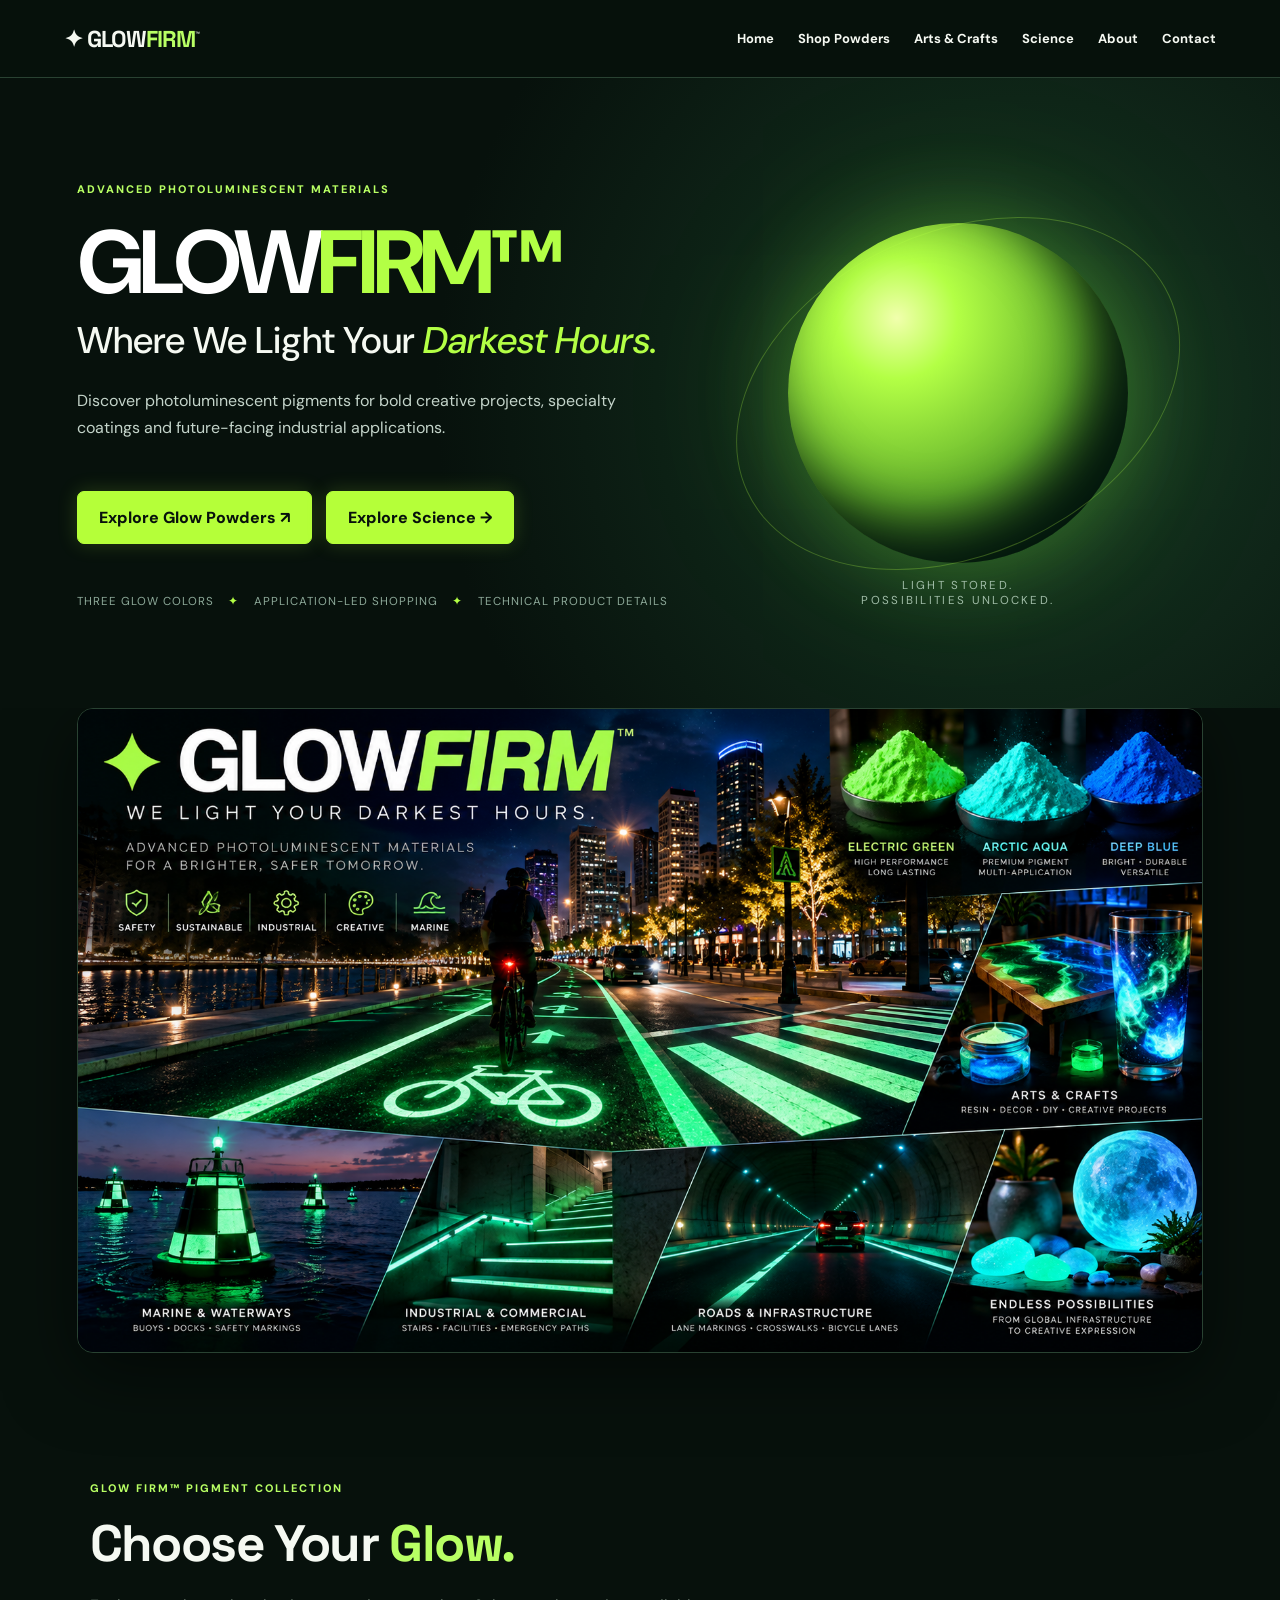
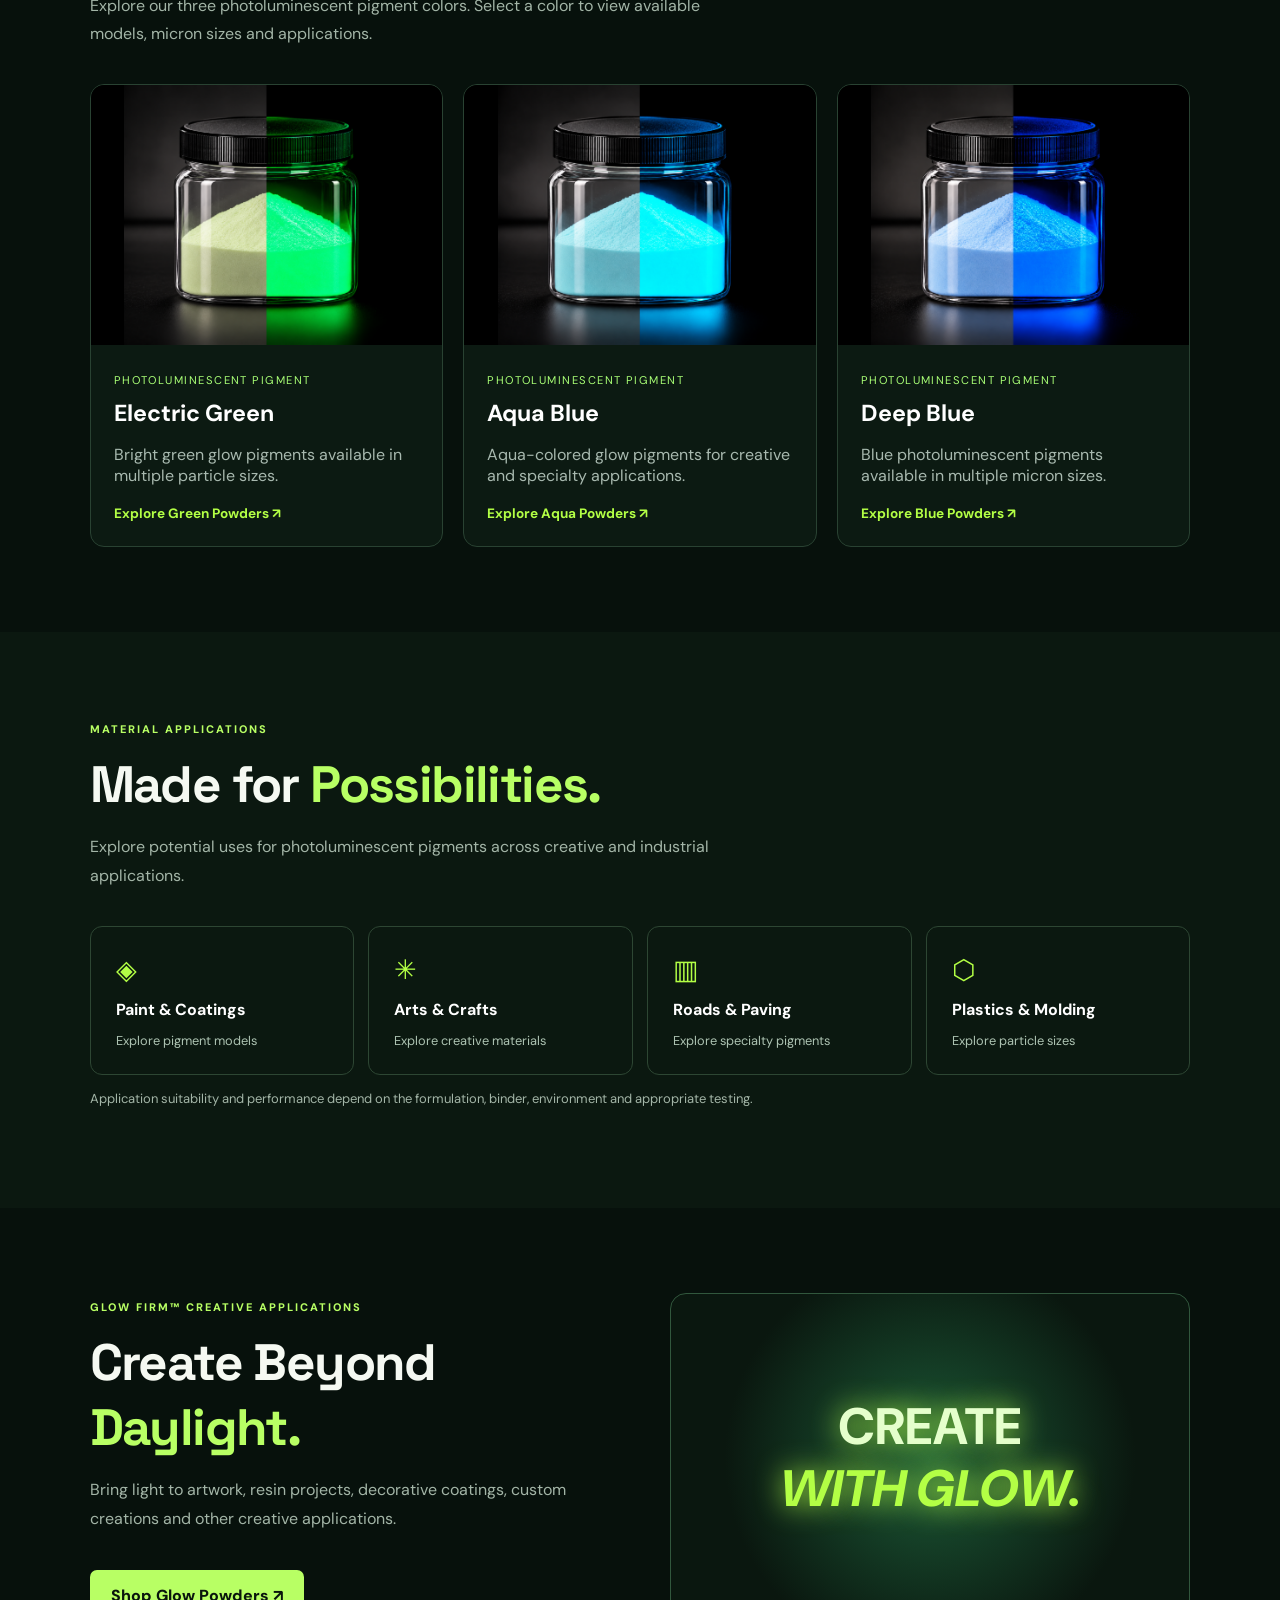
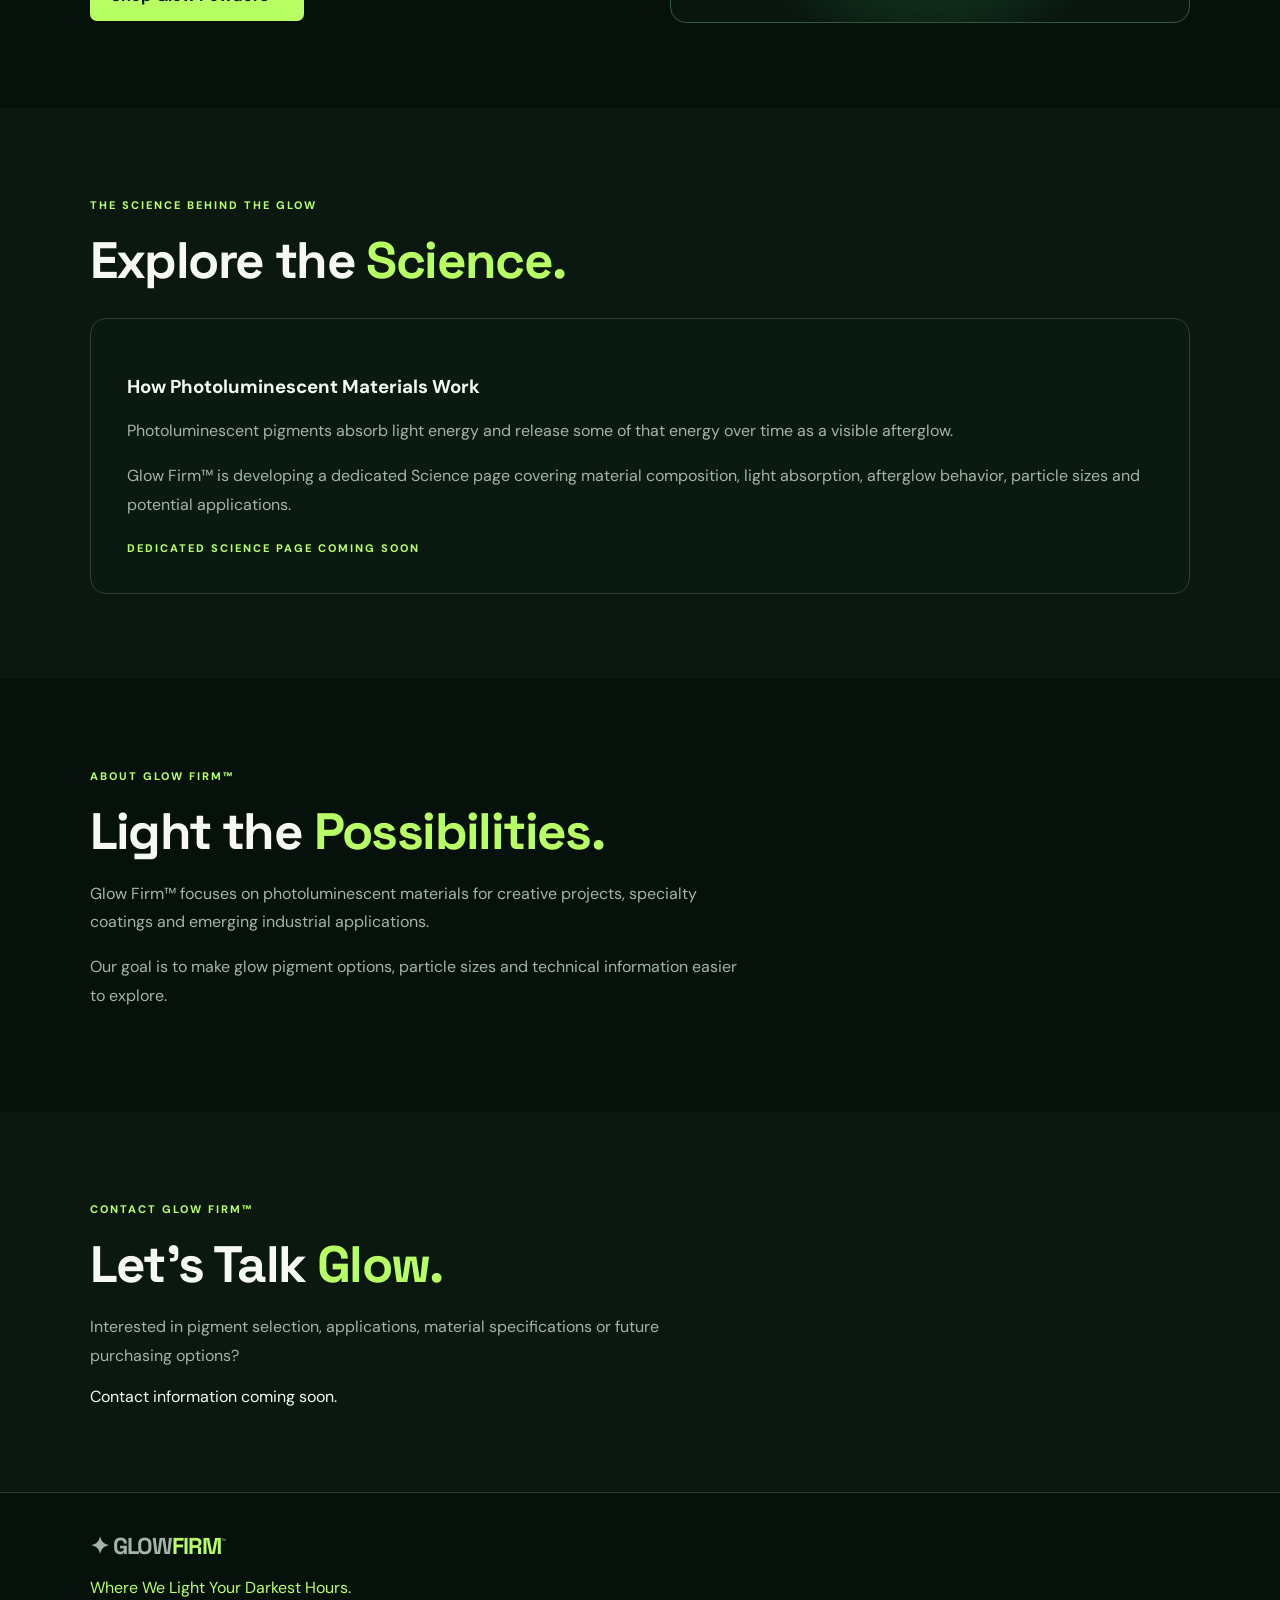
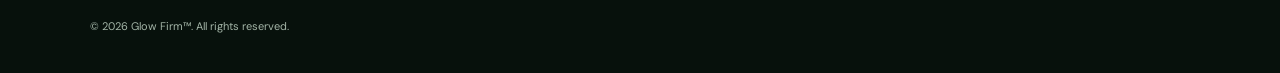
==== commit 598acd9a: "Update button styles and modify button classes" ====
--- a/index.html
+++ b/index.html
@@ -45,6 +45,24 @@
       color: #a3b5a7;
       font-size: 13px;
       line-height: 1.7;
+    }
+
+    /* BOTH HOMEPAGE BUTTONS USE GREEN STYLING */
+
+    .v4-hero .v4-actions .btn {
+      background: #b5ff39;
+      color: #07110c;
+      border: 1px solid #b5ff39;
+      font-weight: 800;
+      text-decoration: none;
+      box-shadow: 0 0 20px rgba(181, 255, 57, 0.18);
+      transition: transform 0.2s ease,
+                  box-shadow 0.2s ease;
+    }
+
+    .v4-hero .v4-actions .btn:hover {
+      transform: translateY(-2px);
+      box-shadow: 0 0 26px rgba(181, 255, 57, 0.38);
     }
 
     @media (max-width: 650px) {
@@ -128,9 +146,9 @@
             Explore Glow Powders ↗
           </a>
 
-          <!-- SCIENCE BUTTON -->
-
-          <a class="btn v4-outline" href="#science">
+          <!-- GREEN SCIENCE BUTTON -->
+
+          <a class="btn" href="#science">
             Explore Science →
           </a>
 
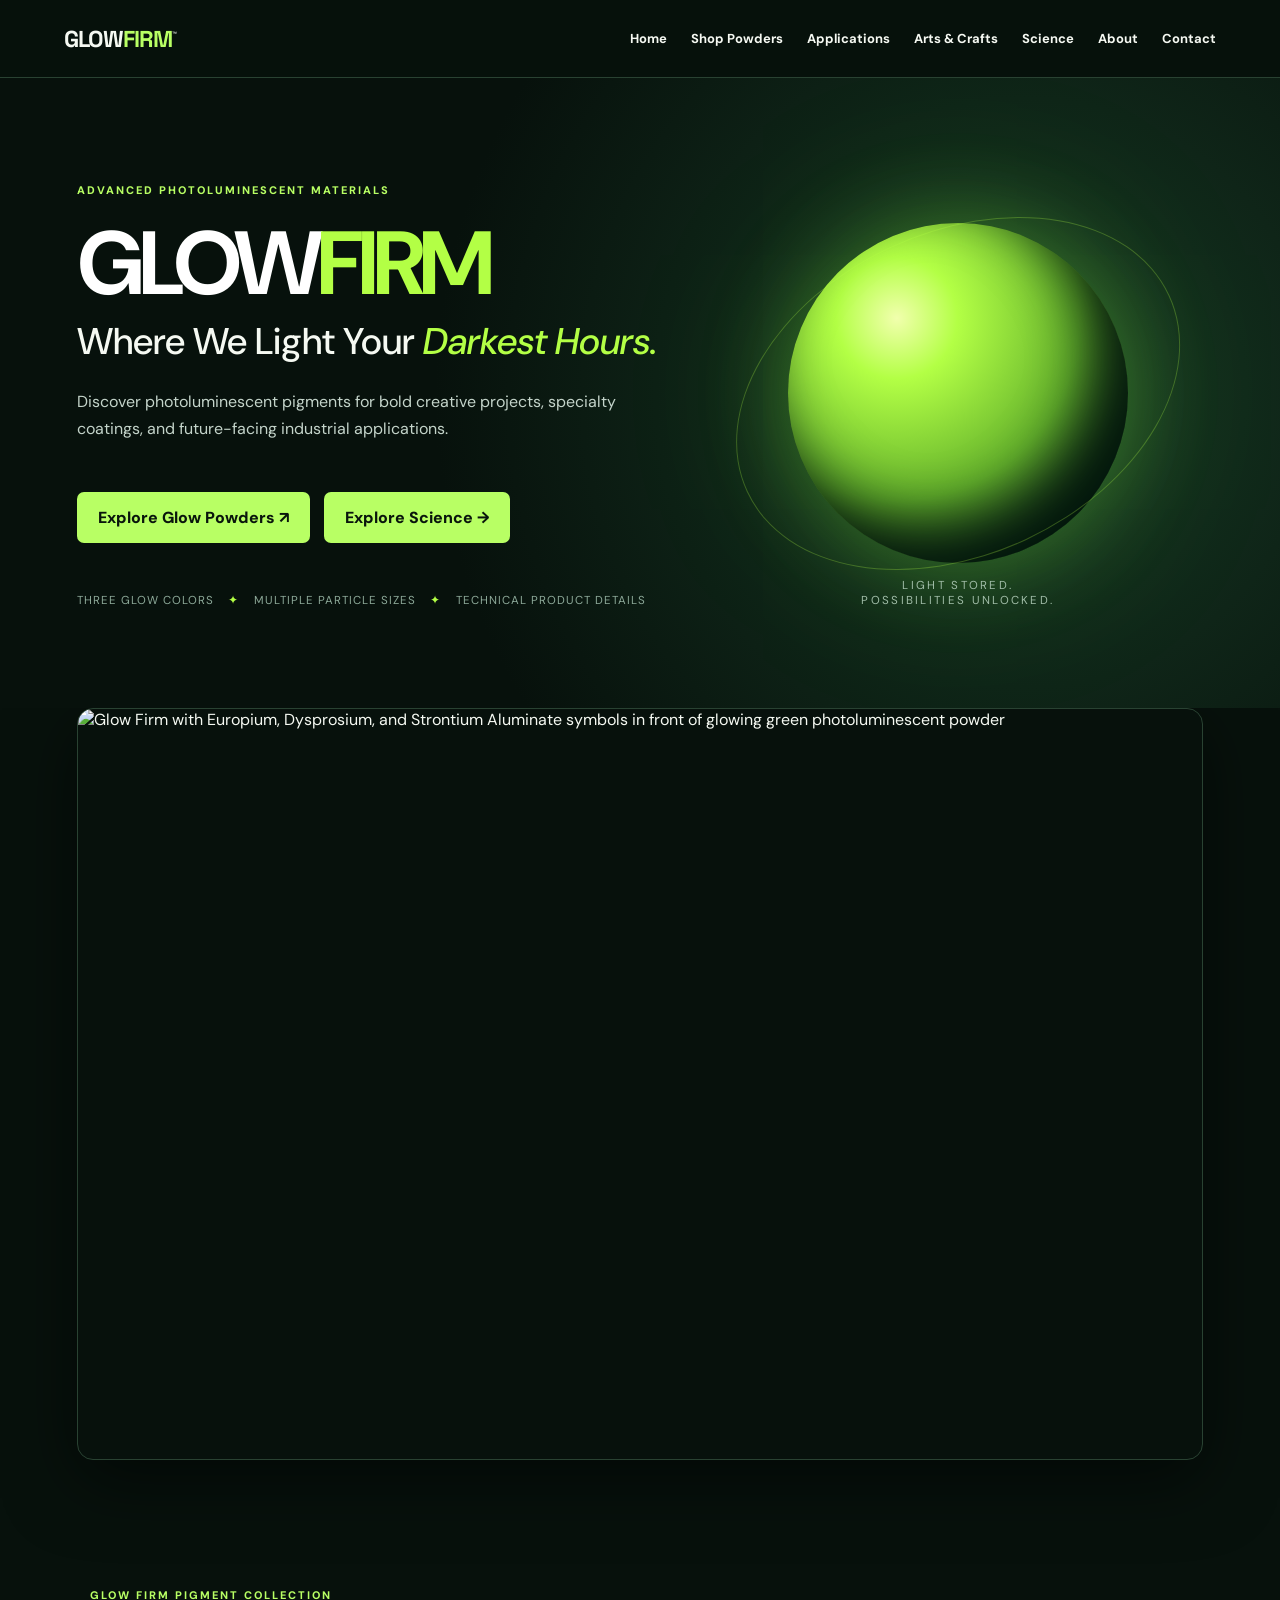
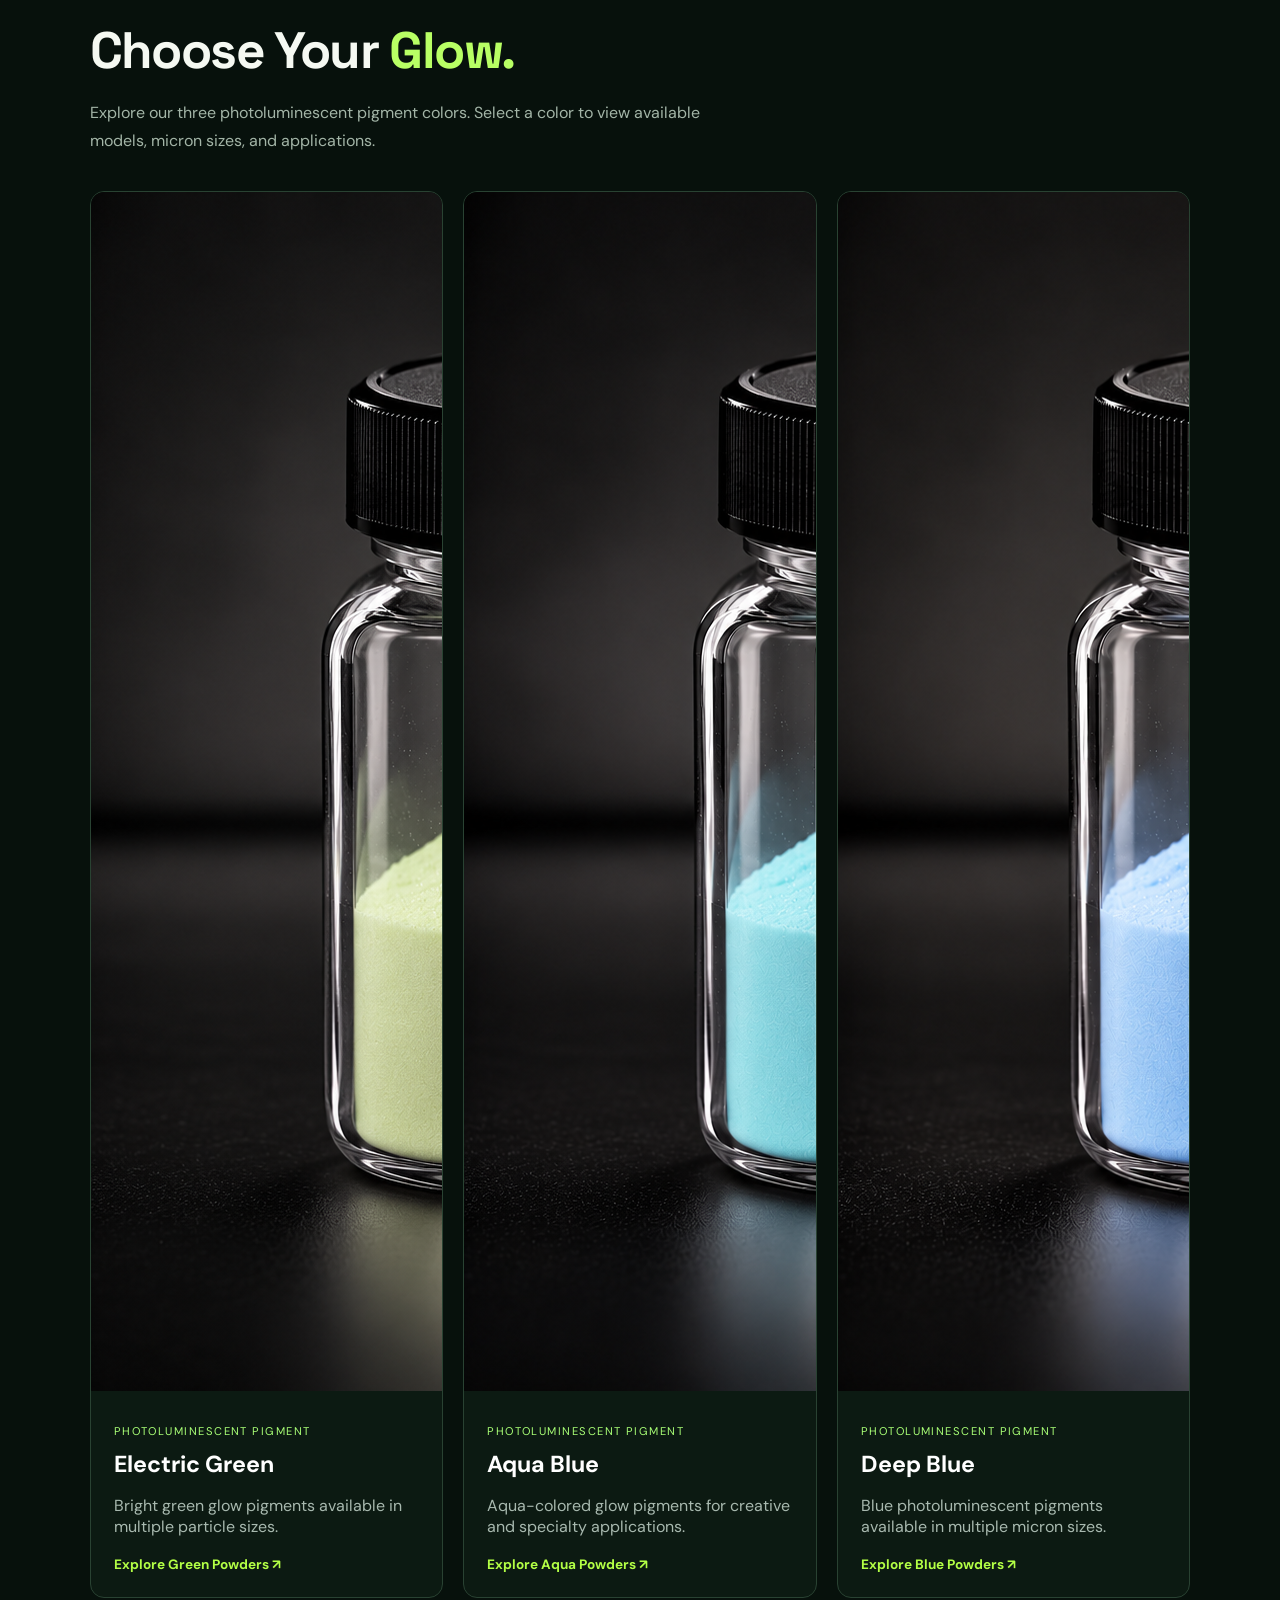
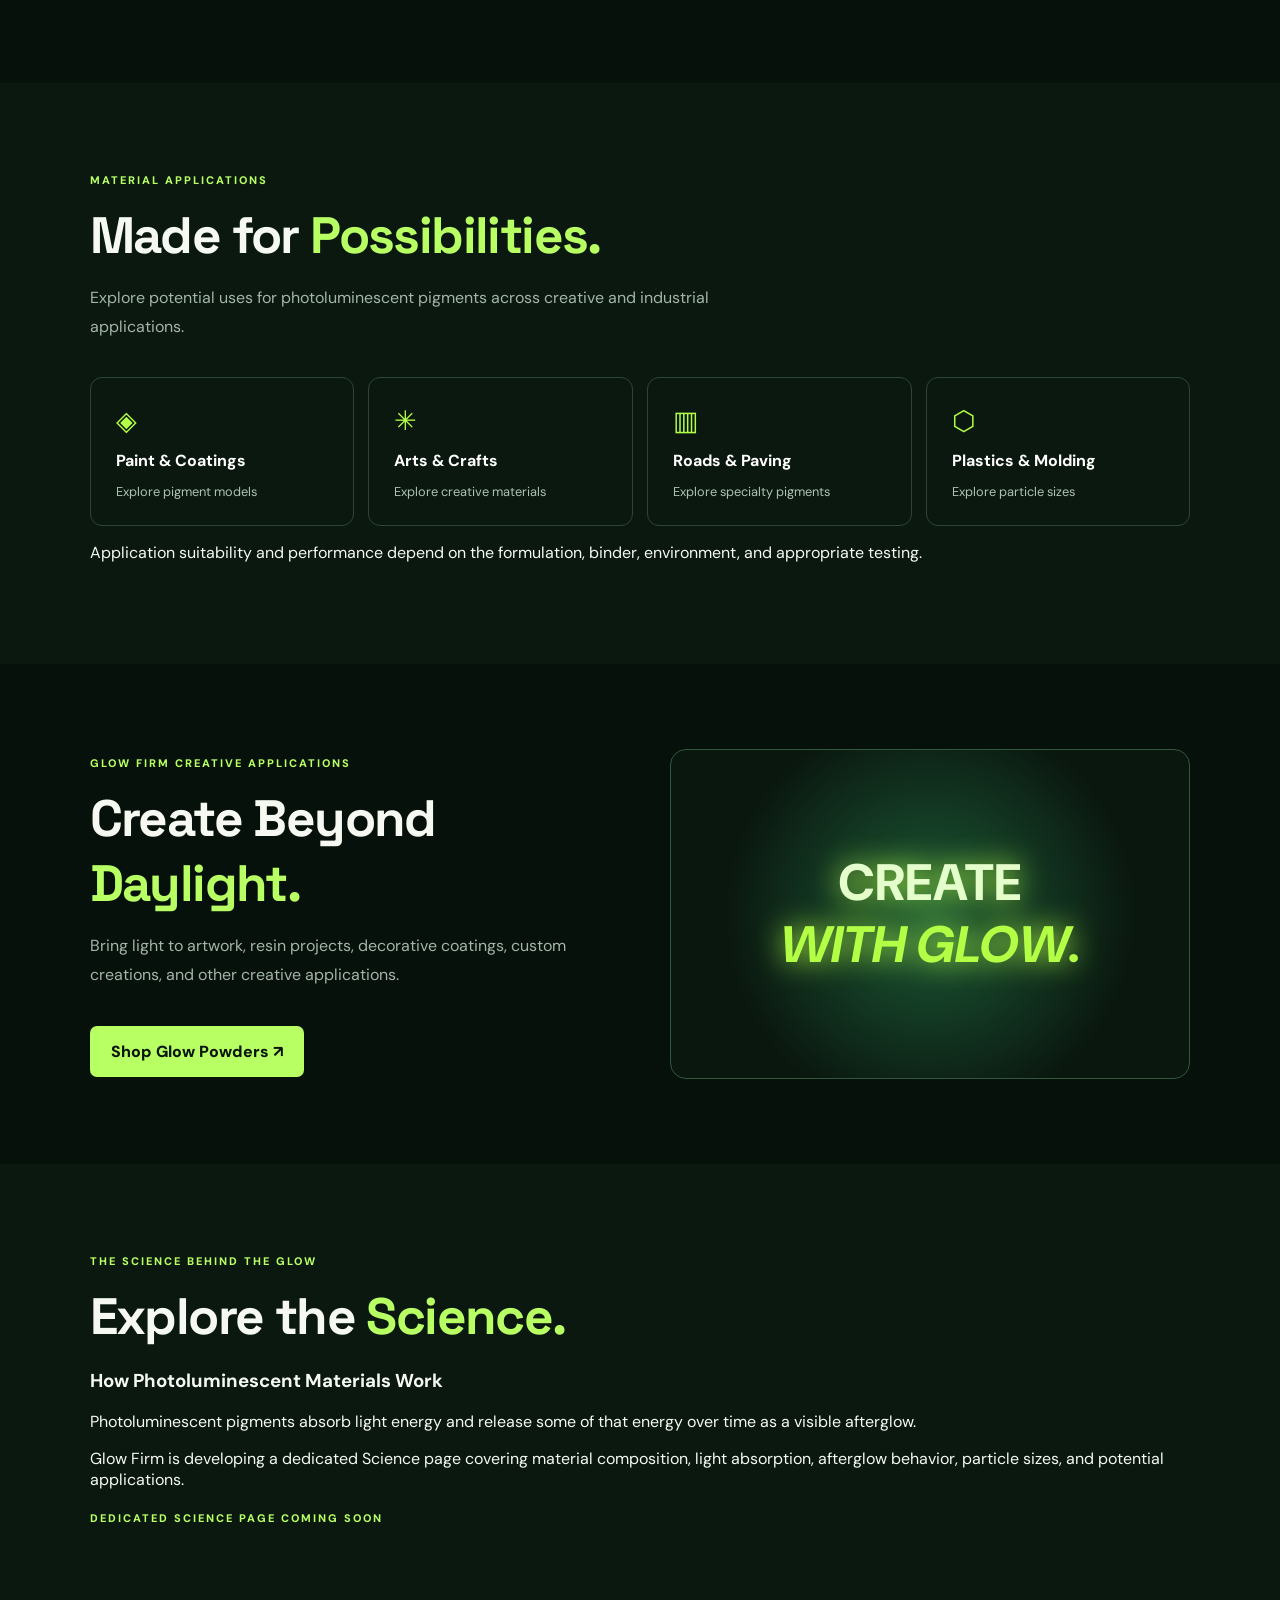
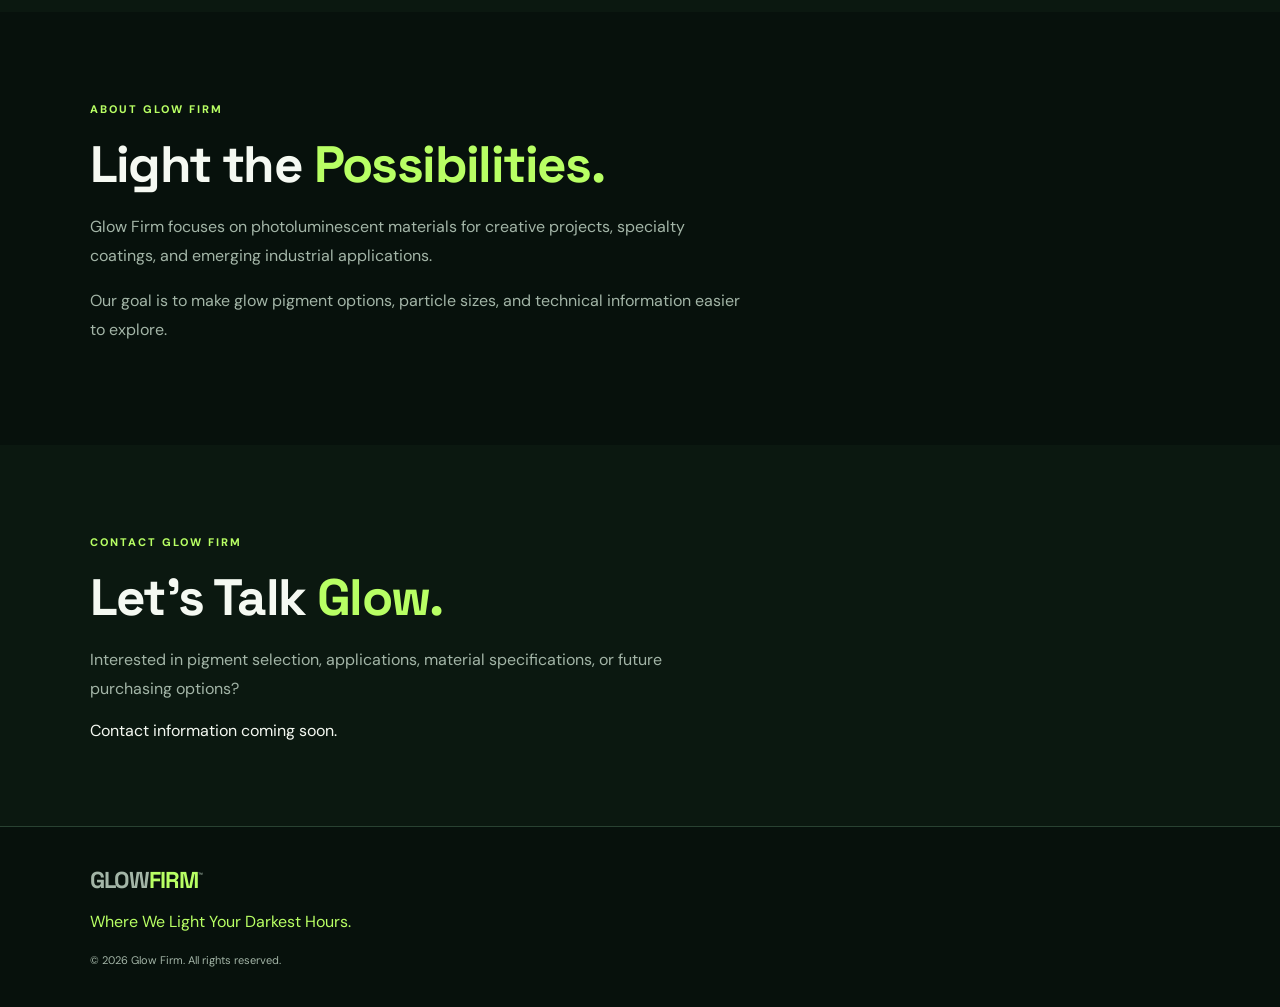
==== commit ad4bc019: "Update index.html" ====
--- a/index.html
+++ b/index.html
@@ -1,123 +1,54 @@
 
 <!DOCTYPE html>
 <html lang="en">
-
 <head>
   <meta charset="UTF-8">
-
-  <meta name="viewport"
-        content="width=device-width, initial-scale=1.0">
+  <meta name="viewport" content="width=device-width, initial-scale=1">
 
   <meta name="theme-color" content="#07110c">
 
-  <title>
-    Glow Firm™ | Where We Light Your Darkest Hours.
-  </title>
-
-  <meta name="description"
-        content="Glow Firm™ photoluminescent pigments for creative projects, specialty coatings, and industrial applications.">
+  <meta name="description" content="Glow Firm photoluminescent pigments for creative projects, specialty coatings, and industrial applications.">
+
+  <title>Glow Firm | Where We Light Your Darkest Hours</title>
 
   <link rel="stylesheet" href="styles.css">
-
-  <style>
-    .home-powder-image {
-      display: block;
-      width: 100%;
-      height: 260px;
-      object-fit: contain;
-      background: #000;
-    }
-
-    .science-preview {
-      background: #0b1a11;
-      border: 1px solid #294232;
-      border-radius: 16px;
-      padding: 36px;
-      margin-top: 25px;
-    }
-
-    .science-preview p {
-      color: #a3b5a7;
-      line-height: 1.8;
-    }
-
-    .home-note {
-      color: #a3b5a7;
-      font-size: 13px;
-      line-height: 1.7;
-    }
-
-    /* BOTH HOMEPAGE BUTTONS USE GREEN STYLING */
-
-    .v4-hero .v4-actions .btn {
-      background: #b5ff39;
-      color: #07110c;
-      border: 1px solid #b5ff39;
-      font-weight: 800;
-      text-decoration: none;
-      box-shadow: 0 0 20px rgba(181, 255, 57, 0.18);
-      transition: transform 0.2s ease,
-                  box-shadow 0.2s ease;
-    }
-
-    .v4-hero .v4-actions .btn:hover {
-      transform: translateY(-2px);
-      box-shadow: 0 0 26px rgba(181, 255, 57, 0.38);
-    }
-
-    @media (max-width: 650px) {
-      .home-powder-image {
-        height: 230px;
-      }
-    }
-  </style>
-
 </head>
 
 <body>
 
-  <!-- HEADER -->
-
+  <!-- HEADER AND NAVIGATION -->
   <header class="header">
 
-    <a class="brand" href="index.html">
-      ✦ GLOW<span>FIRM</span><sup>™</sup>
+    <a class="brand" href="index.html" aria-label="Glow Firm home">
+      GLOW<span>FIRM</span><sup>™</sup>
     </a>
-
-    <nav id="nav">
-
-      <a href="index.html">Home</a>
-
-      <a href="shop.html">Shop Powders</a>
-
-      <a href="#arts">Arts & Crafts</a>
-
-      <a href="#science">Science</a>
-
-      <a href="#about">About</a>
-
-      <a href="#contact">Contact</a>
-
-    </nav>
 
     <button
       class="menu"
       id="menuBtn"
       type="button"
-      aria-label="Toggle navigation"
+      aria-controls="nav"
       aria-expanded="false"
-    >
+      aria-label="Toggle navigation">
       ☰
     </button>
 
+    <nav id="nav" aria-label="Main navigation">
+      <a href="index.html">Home</a>
+      <a href="shop.html">Shop Powders</a>
+      <a href="#applications">Applications</a>
+      <a href="#arts">Arts &amp; Crafts</a>
+      <a href="#science">Science</a>
+      <a href="#about">About</a>
+      <a href="#contact">Contact</a>
+    </nav>
+
   </header>
 
-
-  <!-- MAIN HOMEPAGE HERO -->
-
   <main>
 
-    <section class="v4-hero">
+    <!-- MAIN HOMEPAGE HERO -->
+    <section class="v4-hero" aria-labelledby="hero-title">
 
       <div class="v4-hero-copy">
 
@@ -125,8 +56,8 @@
           ADVANCED PHOTOLUMINESCENT MATERIALS
         </span>
 
-        <h1>
-          GLOW<span>FIRM™</span>
+        <h1 id="hero-title">
+          GLOW<span>FIRM</span>
         </h1>
 
         <h2>
@@ -135,9 +66,9 @@
         </h2>
 
         <p>
-          Discover photoluminescent pigments for
-          bold creative projects, specialty coatings
-          and future-facing industrial applications.
+          Discover photoluminescent pigments for bold
+          creative projects, specialty coatings, and
+          future-facing industrial applications.
         </p>
 
         <div class="v4-actions">
@@ -146,9 +77,7 @@
             Explore Glow Powders ↗
           </a>
 
-          <!-- GREEN SCIENCE BUTTON -->
-
-          <a class="btn" href="#science">
+          <a class="btn btn-outline" href="#science">
             Explore Science →
           </a>
 
@@ -157,25 +86,20 @@
         <div class="v4-hero-small">
           THREE GLOW COLORS
           <span>✦</span>
-          APPLICATION-LED SHOPPING
+          MULTIPLE PARTICLE SIZES
           <span>✦</span>
           TECHNICAL PRODUCT DETAILS
         </div>
 
       </div>
 
-
-      <!-- GLOWING ORB -->
-
-      <div class="v4-hero-art">
+      <div class="v4-hero-art" aria-hidden="true">
 
         <div class="v4-orbit"></div>
-
         <div class="v4-orb"></div>
 
         <span>
-          LIGHT STORED.
-          <br>
+          LIGHT STORED.<br>
           POSSIBILITIES UNLOCKED.
         </span>
 
@@ -184,27 +108,30 @@
     </section>
 
 
-    <!-- HOMEPAGE COLLAGE -->
-
-    <section class="glow-collage-section">
+    <!-- NEW GLOW FIRM CHEMICAL ELEMENTS IMAGE -->
+    <section
+      class="glow-collage-section"
+      aria-label="Glow Firm photoluminescent materials">
 
       <img
         class="glow-collage-image"
-        src="glow-firm-homepage-collage.png"
-        alt="Glow Firm photoluminescent materials, applications and powder colors"
-      >
-
-    </section>
-
-
-    <!-- SHOP COLORS -->
-
+        src="glow-firm-hero.png"
+        width="1536"
+        height="1024"
+        loading="eager"
+        fetchpriority="high"
+        alt="Glow Firm with Europium, Dysprosium, and Strontium Aluminate symbols in front of glowing green photoluminescent powder">
+
+    </section>
+
+
+    <!-- GLOW POWDER COLLECTION -->
     <section class="section v4-section" id="powders">
 
       <div class="v4-heading">
 
         <span class="eyebrow">
-          GLOW FIRM™ PIGMENT COLLECTION
+          GLOW FIRM PIGMENT COLLECTION
         </span>
 
         <h2>
@@ -212,29 +139,23 @@
         </h2>
 
         <p class="intro">
-          Explore our three photoluminescent pigment
-          colors. Select a color to view available
-          models, micron sizes and applications.
+          Explore our three photoluminescent pigment colors.
+          Select a color to view available models,
+          micron sizes, and applications.
         </p>
 
       </div>
 
-
       <div class="v4-color-grid">
 
         <!-- ELECTRIC GREEN -->
-
-        <a
-          class="v4-color-card"
-          href="shop.html?color=green"
-        >
+        <a class="v4-color-card" href="shop.html?color=green">
 
           <img
             class="home-powder-image"
             src="glow-firm-electric-green.png"
-            alt="Electric Green glow powder jar"
-            loading="lazy"
-          >
+            alt="Electric Green glow powder"
+            loading="lazy">
 
           <div class="v4-color-copy">
 
@@ -243,8 +164,8 @@
             <h3>Electric Green</h3>
 
             <p>
-              Bright green glow pigments available
-              in multiple particle sizes.
+              Bright green glow pigments available in
+              multiple particle sizes.
             </p>
 
             <b>Explore Green Powders ↗</b>
@@ -255,18 +176,13 @@
 
 
         <!-- AQUA BLUE -->
-
-        <a
-          class="v4-color-card aqua"
-          href="shop.html?color=aqua"
-        >
+        <a class="v4-color-card aqua" href="shop.html?color=aqua">
 
           <img
             class="home-powder-image"
             src="glow-firm-aqua-blue.png"
-            alt="Aqua Blue glow powder jar"
-            loading="lazy"
-          >
+            alt="Aqua Blue glow powder"
+            loading="lazy">
 
           <div class="v4-color-copy">
 
@@ -275,8 +191,8 @@
             <h3>Aqua Blue</h3>
 
             <p>
-              Aqua-colored glow pigments for
-              creative and specialty applications.
+              Aqua-colored glow pigments for creative
+              and specialty applications.
             </p>
 
             <b>Explore Aqua Powders ↗</b>
@@ -287,18 +203,13 @@
 
 
         <!-- DEEP BLUE -->
-
-        <a
-          class="v4-color-card blue"
-          href="shop.html?color=blue"
-        >
+        <a class="v4-color-card blue" href="shop.html?color=blue">
 
           <img
             class="home-powder-image"
             src="glow-firm-deep-blue.png"
-            alt="Deep Blue glow powder jar"
-            loading="lazy"
-          >
+            alt="Deep Blue glow powder"
+            loading="lazy">
 
           <div class="v4-color-copy">
 
@@ -307,8 +218,8 @@
             <h3>Deep Blue</h3>
 
             <p>
-              Blue photoluminescent pigments
-              available in multiple micron sizes.
+              Blue photoluminescent pigments available
+              in multiple micron sizes.
             </p>
 
             <b>Explore Blue Powders ↗</b>
@@ -322,12 +233,10 @@
     </section>
 
 
-    <!-- APPLICATIONS -->
-
+    <!-- INDUSTRIAL APPLICATIONS -->
     <section
       class="section section-dark v4-section"
-      id="applications"
-    >
+      id="applications">
 
       <div class="v4-heading">
 
@@ -340,53 +249,49 @@
         </h2>
 
         <p class="intro">
-          Explore potential uses for
-          photoluminescent pigments across
-          creative and industrial applications.
+          Explore potential uses for photoluminescent
+          pigments across creative and industrial applications.
         </p>
 
       </div>
-
 
       <div class="v4-app-grid">
 
         <a href="shop.html">
           ◈
-          <strong>Paint & Coatings</strong>
+          <strong>Paint &amp; Coatings</strong>
           <span>Explore pigment models</span>
         </a>
 
         <a href="shop.html">
           ✳
-          <strong>Arts & Crafts</strong>
+          <strong>Arts &amp; Crafts</strong>
           <span>Explore creative materials</span>
         </a>
 
         <a href="shop.html">
           ▥
-          <strong>Roads & Paving</strong>
+          <strong>Roads &amp; Paving</strong>
           <span>Explore specialty pigments</span>
         </a>
 
         <a href="shop.html">
           ⬡
-          <strong>Plastics & Molding</strong>
+          <strong>Plastics &amp; Molding</strong>
           <span>Explore particle sizes</span>
         </a>
 
       </div>
 
       <p class="home-note">
-        Application suitability and performance
-        depend on the formulation, binder,
-        environment and appropriate testing.
+        Application suitability and performance depend on
+        the formulation, binder, environment, and appropriate testing.
       </p>
 
     </section>
 
 
     <!-- ARTS AND CRAFTS -->
-
     <section class="section v4-section" id="arts">
 
       <div class="v4-split">
@@ -394,7 +299,7 @@
         <div>
 
           <span class="eyebrow">
-            GLOW FIRM™ CREATIVE APPLICATIONS
+            GLOW FIRM CREATIVE APPLICATIONS
           </span>
 
           <h2>
@@ -403,7 +308,7 @@
 
           <p class="intro">
             Bring light to artwork, resin projects,
-            decorative coatings, custom creations
+            decorative coatings, custom creations,
             and other creative applications.
           </p>
 
@@ -414,11 +319,12 @@
         </div>
 
         <div class="v4-craft-art">
+
           <span>
-            CREATE
-            <br>
+            CREATE<br>
             <em>WITH GLOW.</em>
           </span>
+
         </div>
 
       </div>
@@ -426,12 +332,10 @@
     </section>
 
 
-    <!-- SCIENCE SECTION -->
-
+    <!-- SCIENCE -->
     <section
       class="section section-dark v4-section"
-      id="science"
-    >
+      id="science">
 
       <span class="eyebrow">
         THE SCIENCE BEHIND THE GLOW
@@ -448,17 +352,16 @@
         </h3>
 
         <p>
-          Photoluminescent pigments absorb light
-          energy and release some of that energy
-          over time as a visible afterglow.
+          Photoluminescent pigments absorb light energy
+          and release some of that energy over time
+          as a visible afterglow.
         </p>
 
         <p>
-          Glow Firm™ is developing a dedicated
-          Science page covering material
-          composition, light absorption,
-          afterglow behavior, particle sizes
-          and potential applications.
+          Glow Firm is developing a dedicated Science
+          page covering material composition,
+          light absorption, afterglow behavior,
+          particle sizes, and potential applications.
         </p>
 
         <span class="eyebrow">
@@ -471,11 +374,10 @@
 
 
     <!-- ABOUT -->
-
     <section class="section v4-section" id="about">
 
       <span class="eyebrow">
-        ABOUT GLOW FIRM™
+        ABOUT GLOW FIRM
       </span>
 
       <h2>
@@ -483,15 +385,14 @@
       </h2>
 
       <p class="intro">
-        Glow Firm™ focuses on photoluminescent
-        materials for creative projects,
-        specialty coatings and emerging
-        industrial applications.
+        Glow Firm focuses on photoluminescent materials
+        for creative projects, specialty coatings,
+        and emerging industrial applications.
       </p>
 
       <p class="intro">
         Our goal is to make glow pigment options,
-        particle sizes and technical information
+        particle sizes, and technical information
         easier to explore.
       </p>
 
@@ -499,14 +400,12 @@
 
 
     <!-- CONTACT -->
-
     <section
       class="section section-dark v4-section"
-      id="contact"
-    >
+      id="contact">
 
       <span class="eyebrow">
-        CONTACT GLOW FIRM™
+        CONTACT GLOW FIRM
       </span>
 
       <h2>
@@ -514,9 +413,8 @@
       </h2>
 
       <p class="intro">
-        Interested in pigment selection,
-        applications, material specifications
-        or future purchasing options?
+        Interested in pigment selection, applications,
+        material specifications, or future purchasing options?
       </p>
 
       <div id="contactStatus">
@@ -529,11 +427,10 @@
 
 
   <!-- FOOTER -->
-
   <footer>
 
     <a class="brand" href="index.html">
-      ✦ GLOW<span>FIRM</span><sup>™</sup>
+      GLOW<span>FIRM</span><sup>™</sup>
     </a>
 
     <p>
@@ -541,19 +438,17 @@
     </p>
 
     <small>
-      © <span id="year"></span> Glow Firm™.
+      © <span id="year"></span> Glow Firm.
       All rights reserved.
     </small>
 
   </footer>
 
 
-  <!-- SITE SCRIPTS -->
-
+  <!-- EXISTING WEBSITE JAVASCRIPT -->
   <script src="config.js"></script>
   <script src="products.js"></script>
   <script src="script.js"></script>
 
 </body>
-
 </html>
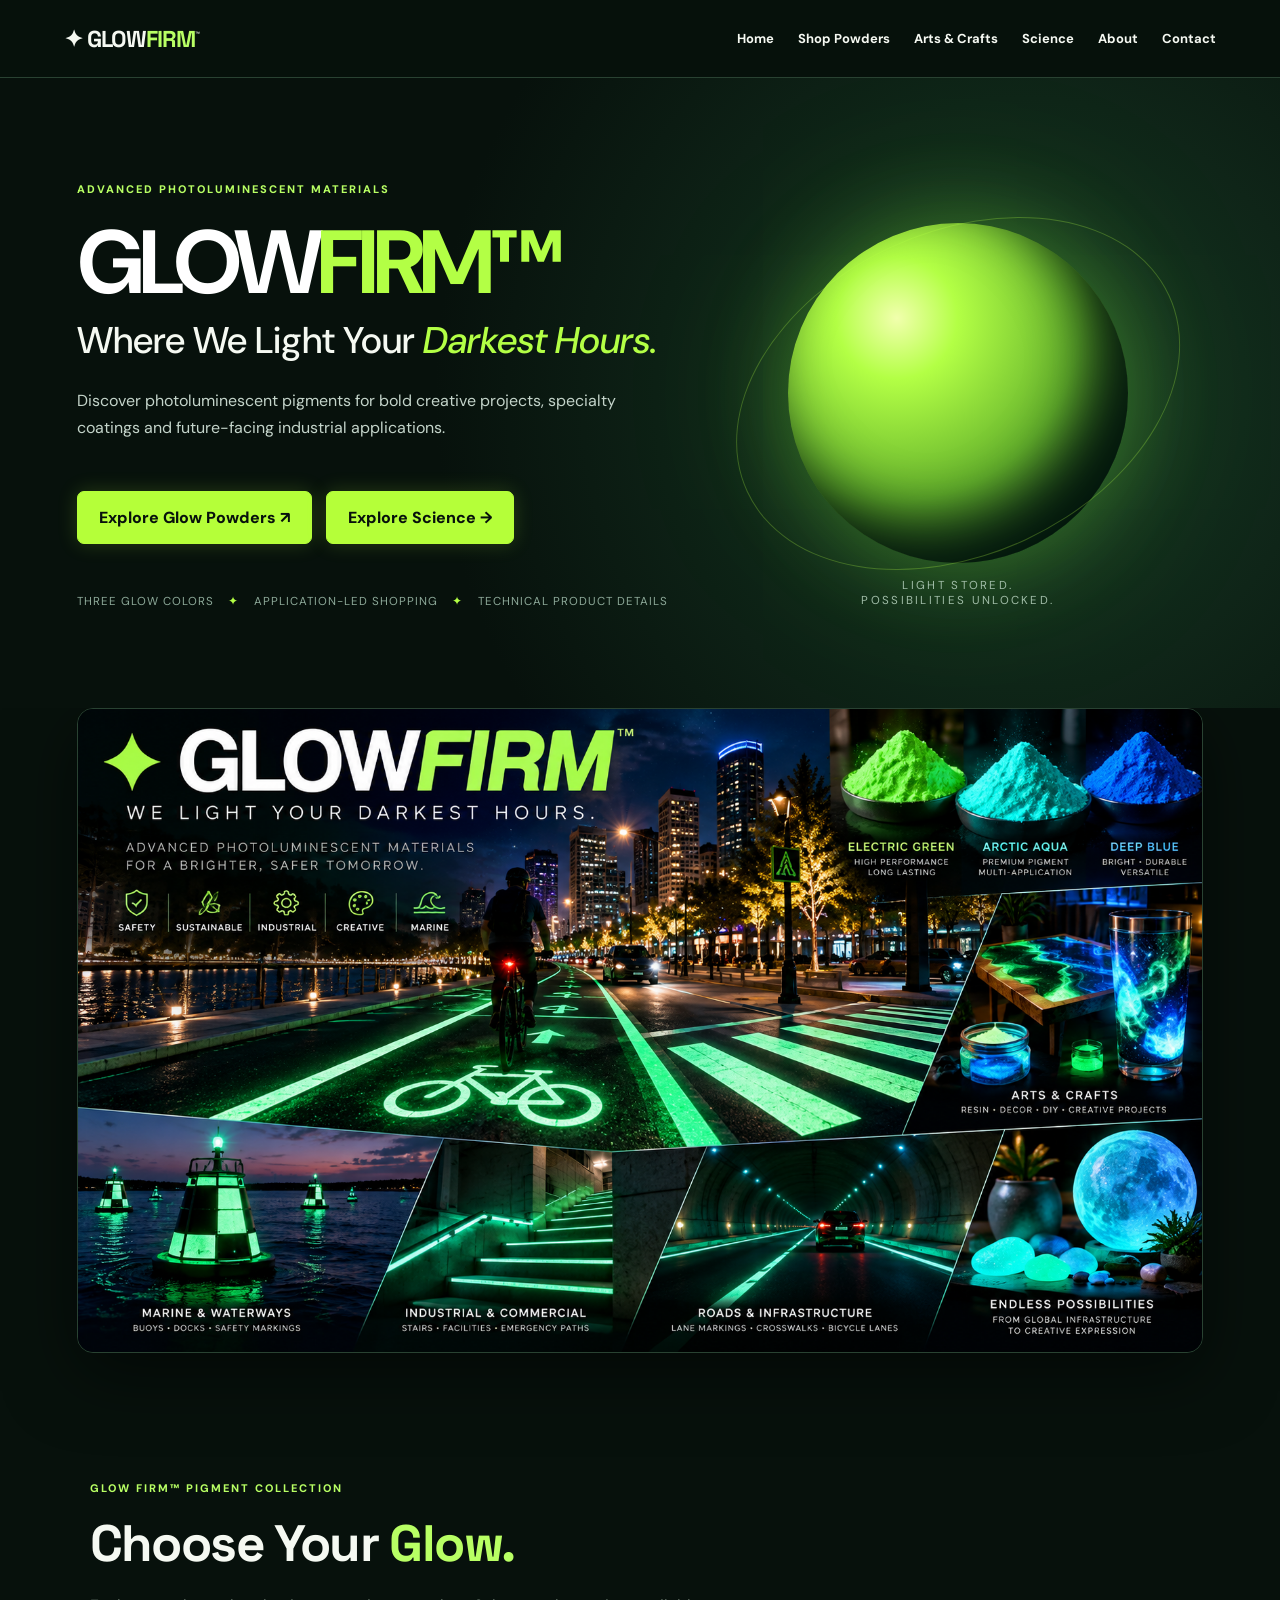
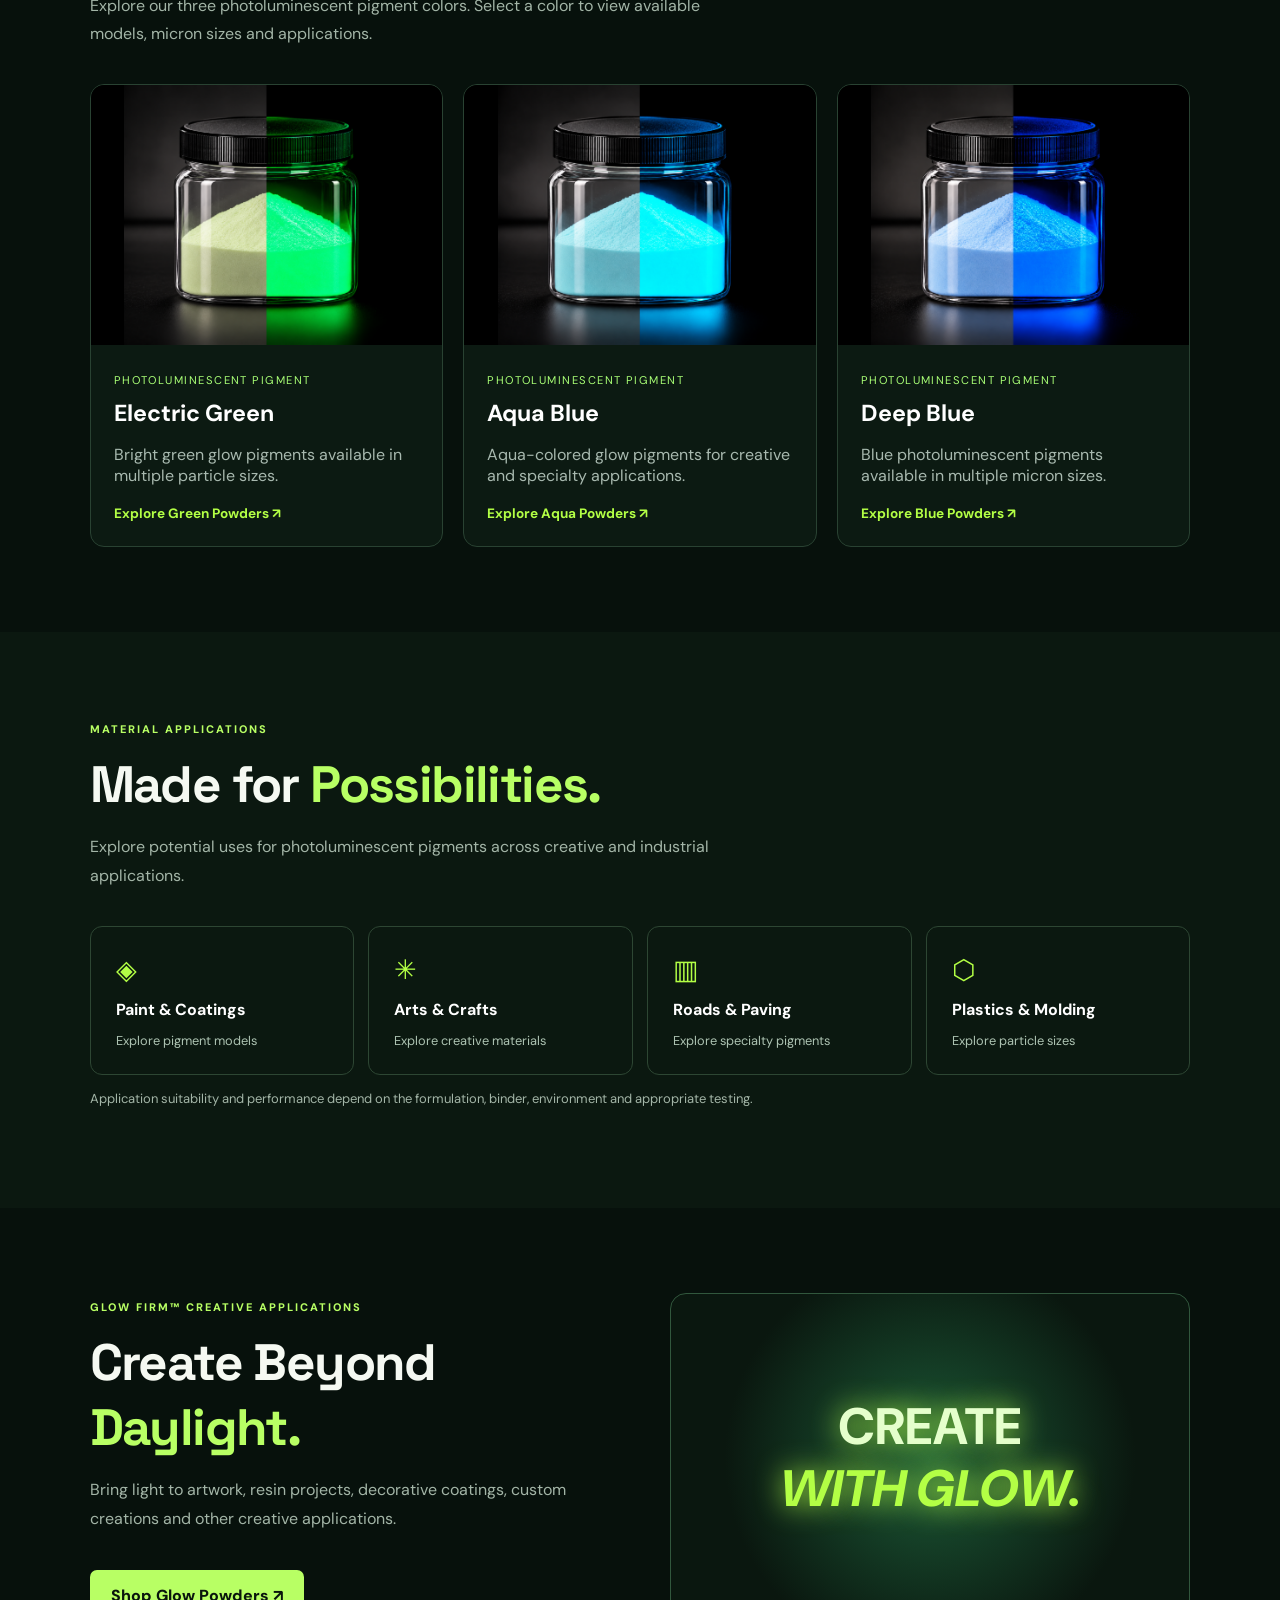
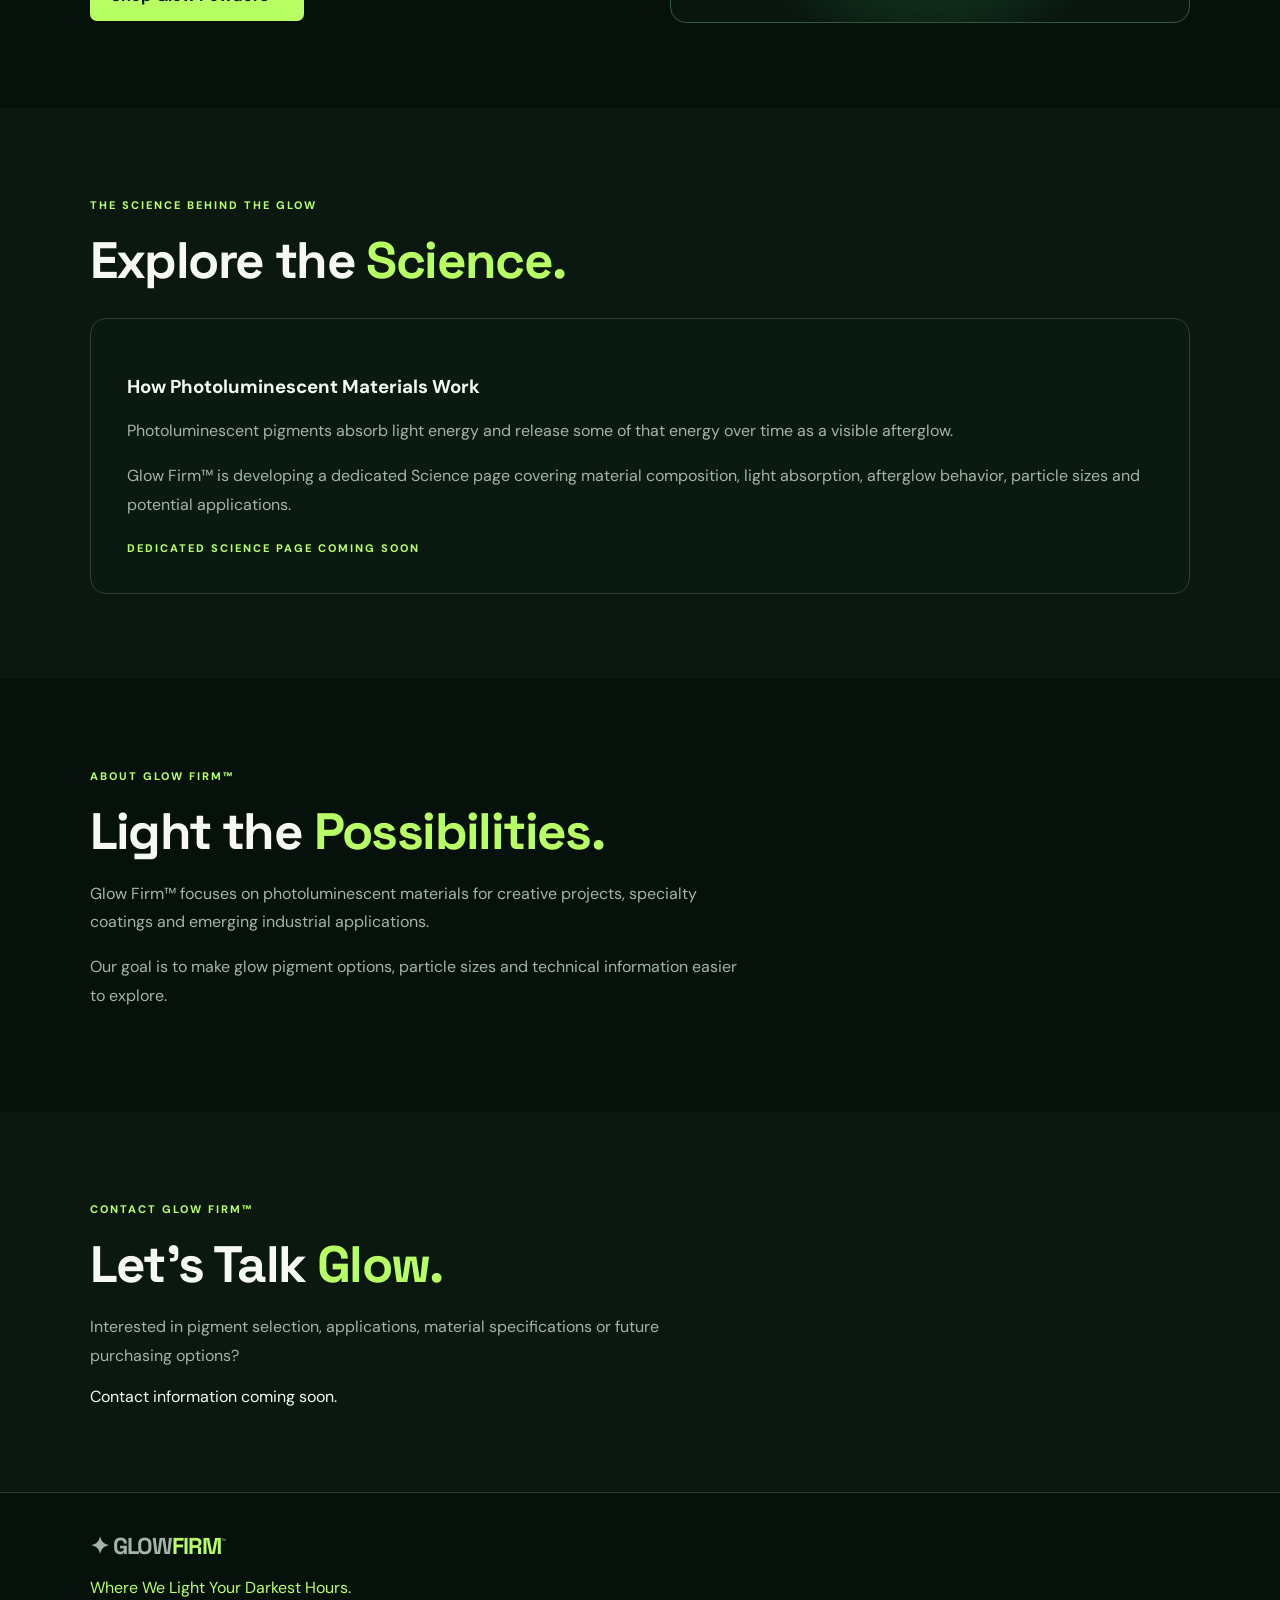
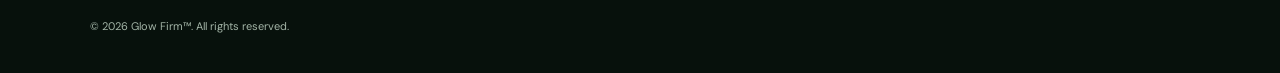
==== commit 4e942b4b: "Refactor index.html for improved structure and content" ====
--- a/index.html
+++ b/index.html
@@ -1,54 +1,123 @@
 
 <!DOCTYPE html>
 <html lang="en">
+
 <head>
   <meta charset="UTF-8">
-  <meta name="viewport" content="width=device-width, initial-scale=1">
+
+  <meta name="viewport"
+        content="width=device-width, initial-scale=1.0">
 
   <meta name="theme-color" content="#07110c">
 
-  <meta name="description" content="Glow Firm photoluminescent pigments for creative projects, specialty coatings, and industrial applications.">
-
-  <title>Glow Firm | Where We Light Your Darkest Hours</title>
+  <title>
+    Glow Firm™ | Where We Light Your Darkest Hours.
+  </title>
+
+  <meta name="description"
+        content="Glow Firm photoluminescent pigments for creative projects, specialty coatings, and industrial applications.">
 
   <link rel="stylesheet" href="styles.css">
+
+  <style>
+    .home-powder-image {
+      display: block;
+      width: 100%;
+      height: 260px;
+      object-fit: contain;
+      background: #000;
+    }
+
+    .science-preview {
+      background: #0b1a11;
+      border: 1px solid #294232;
+      border-radius: 16px;
+      padding: 36px;
+      margin-top: 25px;
+    }
+
+    .science-preview p {
+      color: #a3b5a7;
+      line-height: 1.8;
+    }
+
+    .home-note {
+      color: #a3b5a7;
+      font-size: 13px;
+      line-height: 1.7;
+    }
+
+    /* BOTH HOMEPAGE BUTTONS USE GREEN STYLING */
+
+    .v4-hero .v4-actions .btn {
+      background: #b5ff39;
+      color: #07110c;
+      border: 1px solid #b5ff39;
+      font-weight: 800;
+      text-decoration: none;
+      box-shadow: 0 0 20px rgba(181, 255, 57, 0.18);
+      transition: transform 0.2s ease,
+                  box-shadow 0.2s ease;
+    }
+
+    .v4-hero .v4-actions .btn:hover {
+      transform: translateY(-2px);
+      box-shadow: 0 0 26px rgba(181, 255, 57, 0.38);
+    }
+
+    @media (max-width: 650px) {
+      .home-powder-image {
+        height: 230px;
+      }
+    }
+  </style>
+
 </head>
 
 <body>
 
-  <!-- HEADER AND NAVIGATION -->
+  <!-- HEADER -->
+
   <header class="header">
 
-    <a class="brand" href="index.html" aria-label="Glow Firm home">
-      GLOW<span>FIRM</span><sup>™</sup>
+    <a class="brand" href="index.html">
+      ✦ GLOW<span>FIRM</span><sup>™</sup>
     </a>
+
+    <nav id="nav">
+
+      <a href="index.html">Home</a>
+
+      <a href="shop.html">Shop Powders</a>
+
+      <a href="#arts">Arts & Crafts</a>
+
+      <a href="#science">Science</a>
+
+      <a href="#about">About</a>
+
+      <a href="#contact">Contact</a>
+
+    </nav>
 
     <button
       class="menu"
       id="menuBtn"
       type="button"
-      aria-controls="nav"
+      aria-label="Toggle navigation"
       aria-expanded="false"
-      aria-label="Toggle navigation">
+    >
       ☰
     </button>
 
-    <nav id="nav" aria-label="Main navigation">
-      <a href="index.html">Home</a>
-      <a href="shop.html">Shop Powders</a>
-      <a href="#applications">Applications</a>
-      <a href="#arts">Arts &amp; Crafts</a>
-      <a href="#science">Science</a>
-      <a href="#about">About</a>
-      <a href="#contact">Contact</a>
-    </nav>
-
   </header>
 
+
+  <!-- MAIN HOMEPAGE HERO -->
+
   <main>
 
-    <!-- MAIN HOMEPAGE HERO -->
-    <section class="v4-hero" aria-labelledby="hero-title">
+    <section class="v4-hero">
 
       <div class="v4-hero-copy">
 
@@ -56,8 +125,8 @@
           ADVANCED PHOTOLUMINESCENT MATERIALS
         </span>
 
-        <h1 id="hero-title">
-          GLOW<span>FIRM</span>
+        <h1>
+          GLOW<span>FIRM™</span>
         </h1>
 
         <h2>
@@ -66,9 +135,9 @@
         </h2>
 
         <p>
-          Discover photoluminescent pigments for bold
-          creative projects, specialty coatings, and
-          future-facing industrial applications.
+          Discover photoluminescent pigments for
+          bold creative projects, specialty coatings
+          and future-facing industrial applications.
         </p>
 
         <div class="v4-actions">
@@ -77,7 +146,9 @@
             Explore Glow Powders ↗
           </a>
 
-          <a class="btn btn-outline" href="#science">
+          <!-- GREEN SCIENCE BUTTON -->
+
+          <a class="btn" href="#science">
             Explore Science →
           </a>
 
@@ -86,20 +157,25 @@
         <div class="v4-hero-small">
           THREE GLOW COLORS
           <span>✦</span>
-          MULTIPLE PARTICLE SIZES
+          APPLICATION-LED SHOPPING
           <span>✦</span>
           TECHNICAL PRODUCT DETAILS
         </div>
 
       </div>
 
-      <div class="v4-hero-art" aria-hidden="true">
+
+      <!-- GLOWING ORB -->
+
+      <div class="v4-hero-art">
 
         <div class="v4-orbit"></div>
+
         <div class="v4-orb"></div>
 
         <span>
-          LIGHT STORED.<br>
+          LIGHT STORED.
+          <br>
           POSSIBILITIES UNLOCKED.
         </span>
 
@@ -108,30 +184,27 @@
     </section>
 
 
-    <!-- NEW GLOW FIRM CHEMICAL ELEMENTS IMAGE -->
-    <section
-      class="glow-collage-section"
-      aria-label="Glow Firm photoluminescent materials">
+    <!-- HOMEPAGE COLLAGE -->
+
+    <section class="glow-collage-section">
 
       <img
         class="glow-collage-image"
-        src="glow-firm-hero.png"
-        width="1536"
-        height="1024"
-        loading="eager"
-        fetchpriority="high"
-        alt="Glow Firm with Europium, Dysprosium, and Strontium Aluminate symbols in front of glowing green photoluminescent powder">
-
-    </section>
-
-
-    <!-- GLOW POWDER COLLECTION -->
+        src="glow-firm-homepage-collage.png"
+        alt="Glow Firm photoluminescent materials, applications and powder colors"
+      >
+
+    </section>
+
+
+    <!-- SHOP COLORS -->
+
     <section class="section v4-section" id="powders">
 
       <div class="v4-heading">
 
         <span class="eyebrow">
-          GLOW FIRM PIGMENT COLLECTION
+          GLOW FIRM™ PIGMENT COLLECTION
         </span>
 
         <h2>
@@ -139,23 +212,29 @@
         </h2>
 
         <p class="intro">
-          Explore our three photoluminescent pigment colors.
-          Select a color to view available models,
-          micron sizes, and applications.
+          Explore our three photoluminescent pigment
+          colors. Select a color to view available
+          models, micron sizes and applications.
         </p>
 
       </div>
 
+
       <div class="v4-color-grid">
 
         <!-- ELECTRIC GREEN -->
-        <a class="v4-color-card" href="shop.html?color=green">
+
+        <a
+          class="v4-color-card"
+          href="shop.html?color=green"
+        >
 
           <img
             class="home-powder-image"
             src="glow-firm-electric-green.png"
-            alt="Electric Green glow powder"
-            loading="lazy">
+            alt="Electric Green glow powder jar"
+            loading="lazy"
+          >
 
           <div class="v4-color-copy">
 
@@ -164,8 +243,8 @@
             <h3>Electric Green</h3>
 
             <p>
-              Bright green glow pigments available in
-              multiple particle sizes.
+              Bright green glow pigments available
+              in multiple particle sizes.
             </p>
 
             <b>Explore Green Powders ↗</b>
@@ -176,13 +255,18 @@
 
 
         <!-- AQUA BLUE -->
-        <a class="v4-color-card aqua" href="shop.html?color=aqua">
+
+        <a
+          class="v4-color-card aqua"
+          href="shop.html?color=aqua"
+        >
 
           <img
             class="home-powder-image"
             src="glow-firm-aqua-blue.png"
-            alt="Aqua Blue glow powder"
-            loading="lazy">
+            alt="Aqua Blue glow powder jar"
+            loading="lazy"
+          >
 
           <div class="v4-color-copy">
 
@@ -191,8 +275,8 @@
             <h3>Aqua Blue</h3>
 
             <p>
-              Aqua-colored glow pigments for creative
-              and specialty applications.
+              Aqua-colored glow pigments for
+              creative and specialty applications.
             </p>
 
             <b>Explore Aqua Powders ↗</b>
@@ -203,13 +287,18 @@
 
 
         <!-- DEEP BLUE -->
-        <a class="v4-color-card blue" href="shop.html?color=blue">
+
+        <a
+          class="v4-color-card blue"
+          href="shop.html?color=blue"
+        >
 
           <img
             class="home-powder-image"
             src="glow-firm-deep-blue.png"
-            alt="Deep Blue glow powder"
-            loading="lazy">
+            alt="Deep Blue glow powder jar"
+            loading="lazy"
+          >
 
           <div class="v4-color-copy">
 
@@ -218,8 +307,8 @@
             <h3>Deep Blue</h3>
 
             <p>
-              Blue photoluminescent pigments available
-              in multiple micron sizes.
+              Blue photoluminescent pigments
+              available in multiple micron sizes.
             </p>
 
             <b>Explore Blue Powders ↗</b>
@@ -233,10 +322,12 @@
     </section>
 
 
-    <!-- INDUSTRIAL APPLICATIONS -->
+    <!-- APPLICATIONS -->
+
     <section
       class="section section-dark v4-section"
-      id="applications">
+      id="applications"
+    >
 
       <div class="v4-heading">
 
@@ -249,49 +340,53 @@
         </h2>
 
         <p class="intro">
-          Explore potential uses for photoluminescent
-          pigments across creative and industrial applications.
+          Explore potential uses for
+          photoluminescent pigments across
+          creative and industrial applications.
         </p>
 
       </div>
+
 
       <div class="v4-app-grid">
 
         <a href="shop.html">
           ◈
-          <strong>Paint &amp; Coatings</strong>
+          <strong>Paint & Coatings</strong>
           <span>Explore pigment models</span>
         </a>
 
         <a href="shop.html">
           ✳
-          <strong>Arts &amp; Crafts</strong>
+          <strong>Arts & Crafts</strong>
           <span>Explore creative materials</span>
         </a>
 
         <a href="shop.html">
           ▥
-          <strong>Roads &amp; Paving</strong>
+          <strong>Roads & Paving</strong>
           <span>Explore specialty pigments</span>
         </a>
 
         <a href="shop.html">
           ⬡
-          <strong>Plastics &amp; Molding</strong>
+          <strong>Plastics & Molding</strong>
           <span>Explore particle sizes</span>
         </a>
 
       </div>
 
       <p class="home-note">
-        Application suitability and performance depend on
-        the formulation, binder, environment, and appropriate testing.
+        Application suitability and performance
+        depend on the formulation, binder,
+        environment and appropriate testing.
       </p>
 
     </section>
 
 
     <!-- ARTS AND CRAFTS -->
+
     <section class="section v4-section" id="arts">
 
       <div class="v4-split">
@@ -299,7 +394,7 @@
         <div>
 
           <span class="eyebrow">
-            GLOW FIRM CREATIVE APPLICATIONS
+            GLOW FIRM™ CREATIVE APPLICATIONS
           </span>
 
           <h2>
@@ -308,7 +403,7 @@
 
           <p class="intro">
             Bring light to artwork, resin projects,
-            decorative coatings, custom creations,
+            decorative coatings, custom creations
             and other creative applications.
           </p>
 
@@ -319,12 +414,11 @@
         </div>
 
         <div class="v4-craft-art">
-
           <span>
-            CREATE<br>
+            CREATE
+            <br>
             <em>WITH GLOW.</em>
           </span>
-
         </div>
 
       </div>
@@ -332,10 +426,12 @@
     </section>
 
 
-    <!-- SCIENCE -->
+    <!-- SCIENCE SECTION -->
+
     <section
       class="section section-dark v4-section"
-      id="science">
+      id="science"
+    >
 
       <span class="eyebrow">
         THE SCIENCE BEHIND THE GLOW
@@ -352,16 +448,17 @@
         </h3>
 
         <p>
-          Photoluminescent pigments absorb light energy
-          and release some of that energy over time
-          as a visible afterglow.
+          Photoluminescent pigments absorb light
+          energy and release some of that energy
+          over time as a visible afterglow.
         </p>
 
         <p>
-          Glow Firm is developing a dedicated Science
-          page covering material composition,
-          light absorption, afterglow behavior,
-          particle sizes, and potential applications.
+          Glow Firm™ is developing a dedicated
+          Science page covering material
+          composition, light absorption,
+          afterglow behavior, particle sizes
+          and potential applications.
         </p>
 
         <span class="eyebrow">
@@ -374,10 +471,11 @@
 
 
     <!-- ABOUT -->
+
     <section class="section v4-section" id="about">
 
       <span class="eyebrow">
-        ABOUT GLOW FIRM
+        ABOUT GLOW FIRM™
       </span>
 
       <h2>
@@ -385,14 +483,15 @@
       </h2>
 
       <p class="intro">
-        Glow Firm focuses on photoluminescent materials
-        for creative projects, specialty coatings,
-        and emerging industrial applications.
+        Glow Firm™ focuses on photoluminescent
+        materials for creative projects,
+        specialty coatings and emerging
+        industrial applications.
       </p>
 
       <p class="intro">
         Our goal is to make glow pigment options,
-        particle sizes, and technical information
+        particle sizes and technical information
         easier to explore.
       </p>
 
@@ -400,12 +499,14 @@
 
 
     <!-- CONTACT -->
+
     <section
       class="section section-dark v4-section"
-      id="contact">
+      id="contact"
+    >
 
       <span class="eyebrow">
-        CONTACT GLOW FIRM
+        CONTACT GLOW FIRM™
       </span>
 
       <h2>
@@ -413,8 +514,9 @@
       </h2>
 
       <p class="intro">
-        Interested in pigment selection, applications,
-        material specifications, or future purchasing options?
+        Interested in pigment selection,
+        applications, material specifications
+        or future purchasing options?
       </p>
 
       <div id="contactStatus">
@@ -427,10 +529,11 @@
 
 
   <!-- FOOTER -->
+
   <footer>
 
     <a class="brand" href="index.html">
-      GLOW<span>FIRM</span><sup>™</sup>
+      ✦ GLOW<span>FIRM</span><sup>™</sup>
     </a>
 
     <p>
@@ -438,17 +541,19 @@
     </p>
 
     <small>
-      © <span id="year"></span> Glow Firm.
+      © <span id="year"></span> Glow Firm™.
       All rights reserved.
     </small>
 
   </footer>
 
 
-  <!-- EXISTING WEBSITE JAVASCRIPT -->
+  <!-- SITE SCRIPTS -->
+
   <script src="config.js"></script>
   <script src="products.js"></script>
   <script src="script.js"></script>
 
 </body>
+
 </html>
